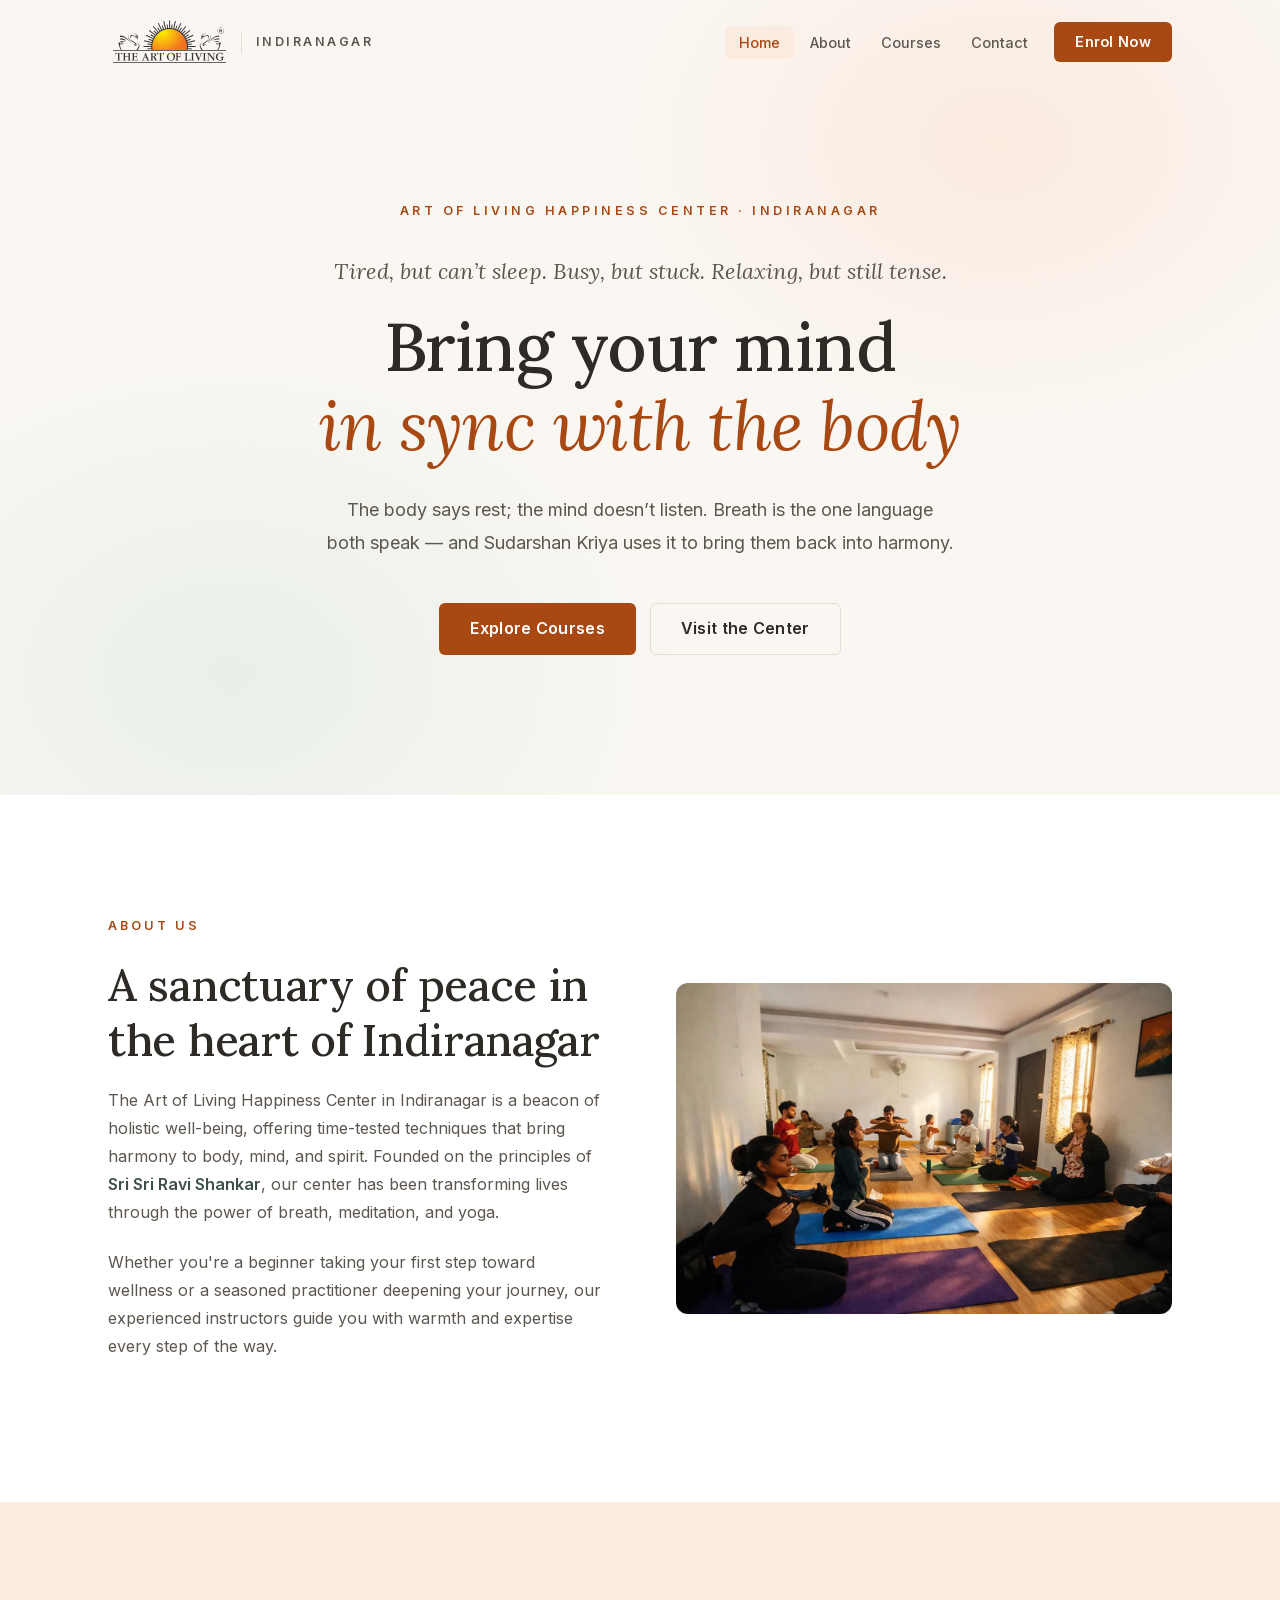
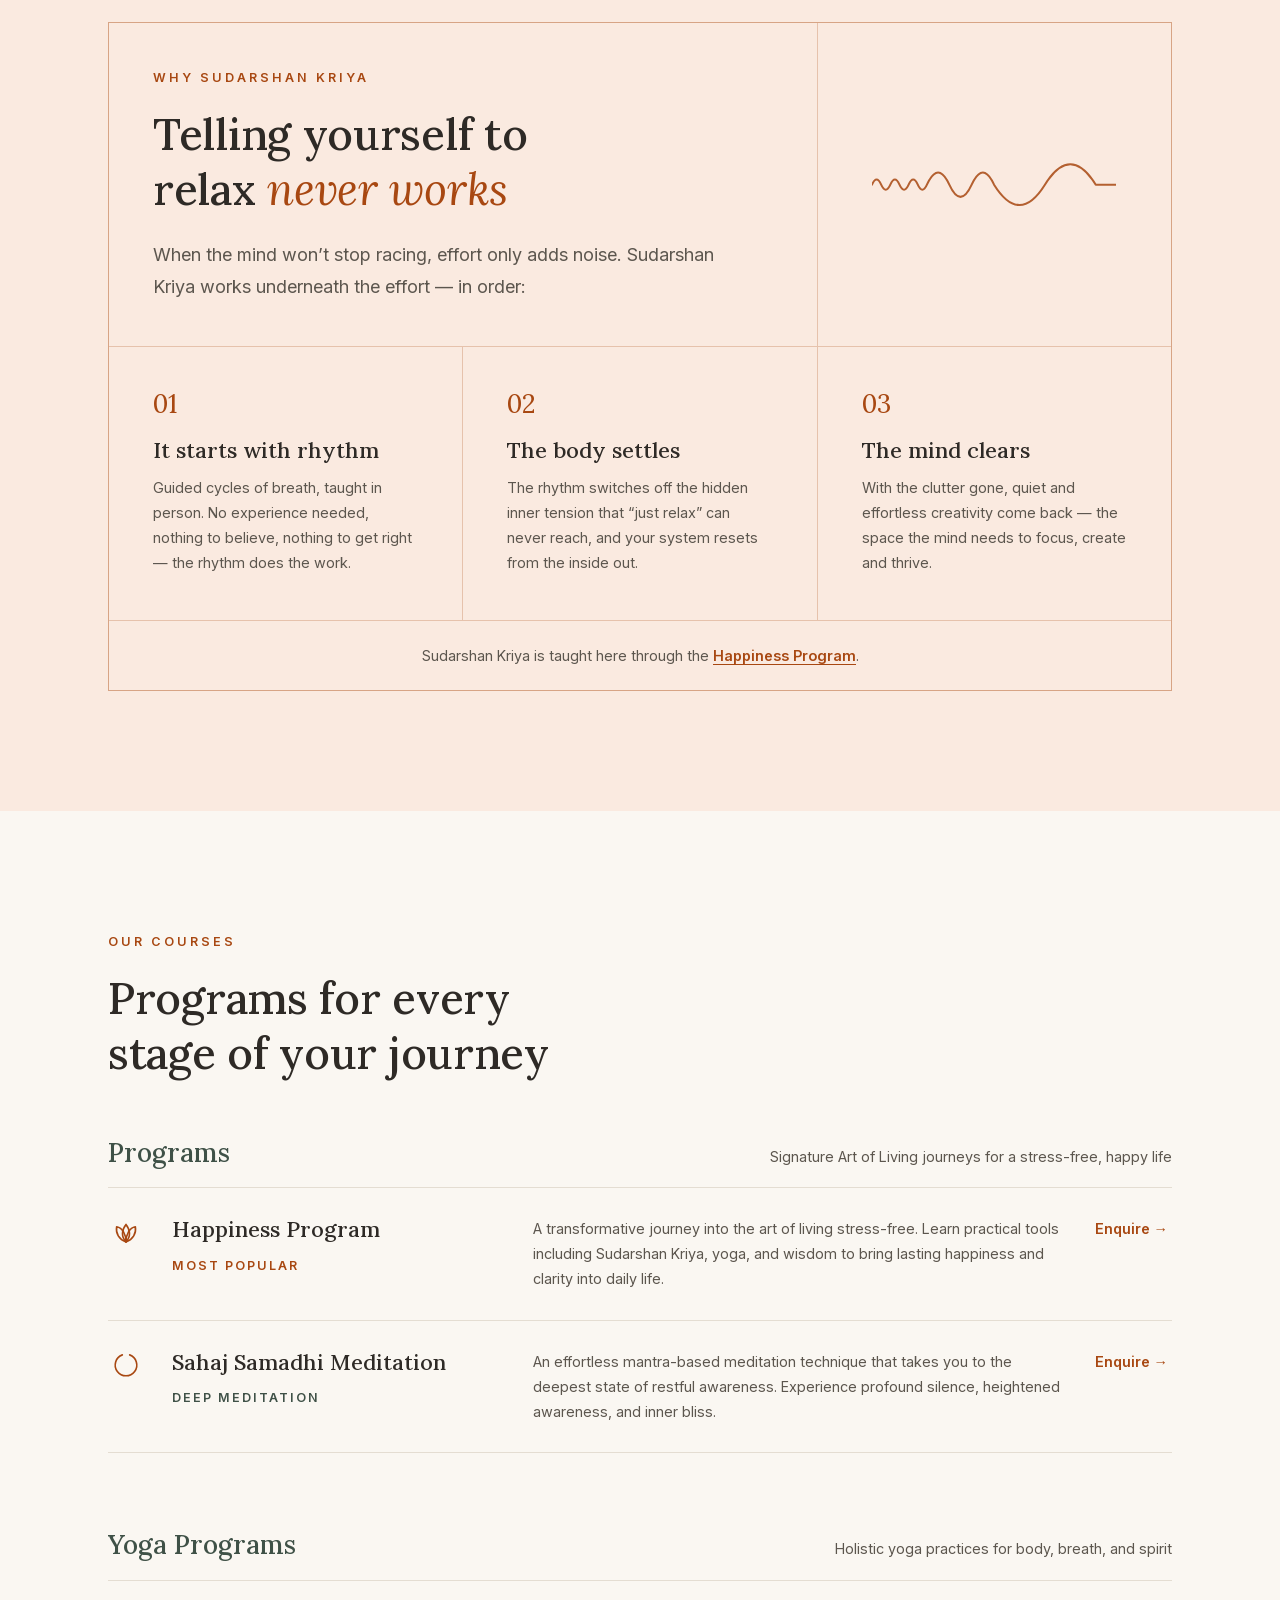
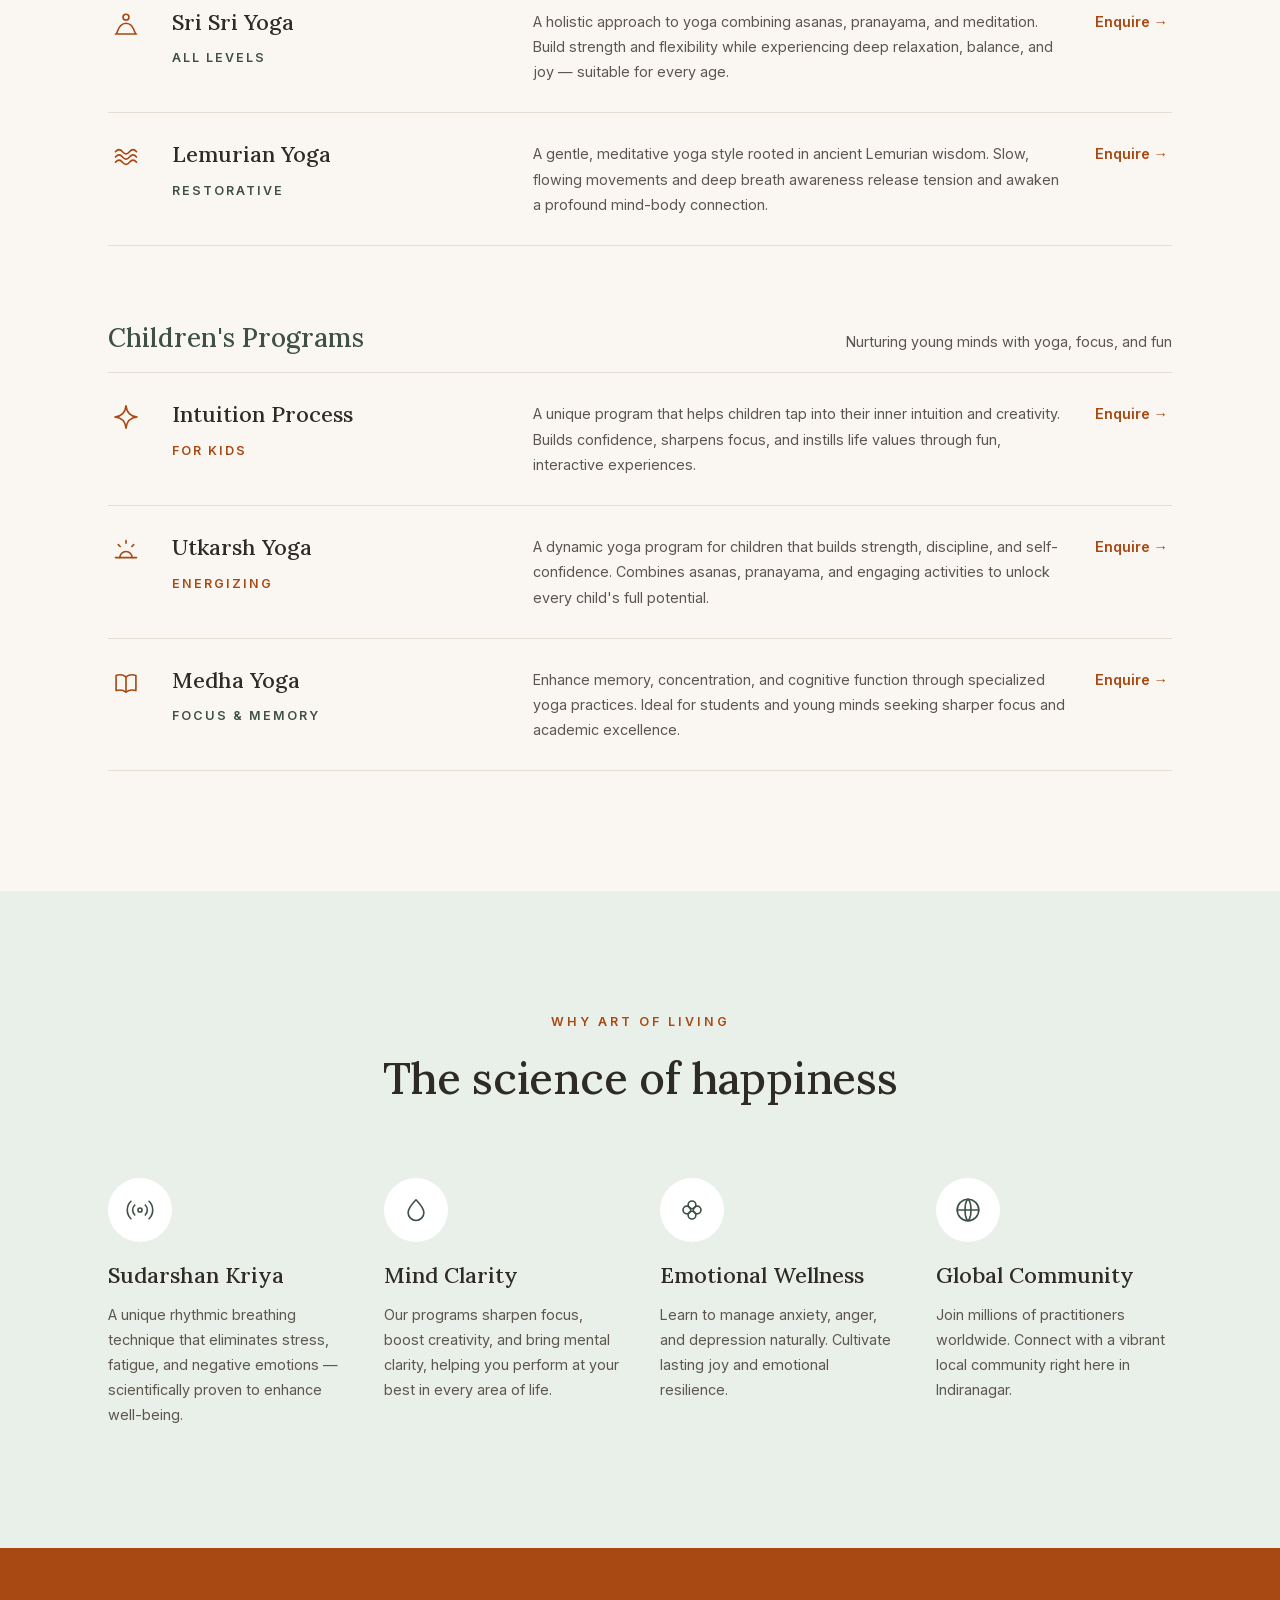
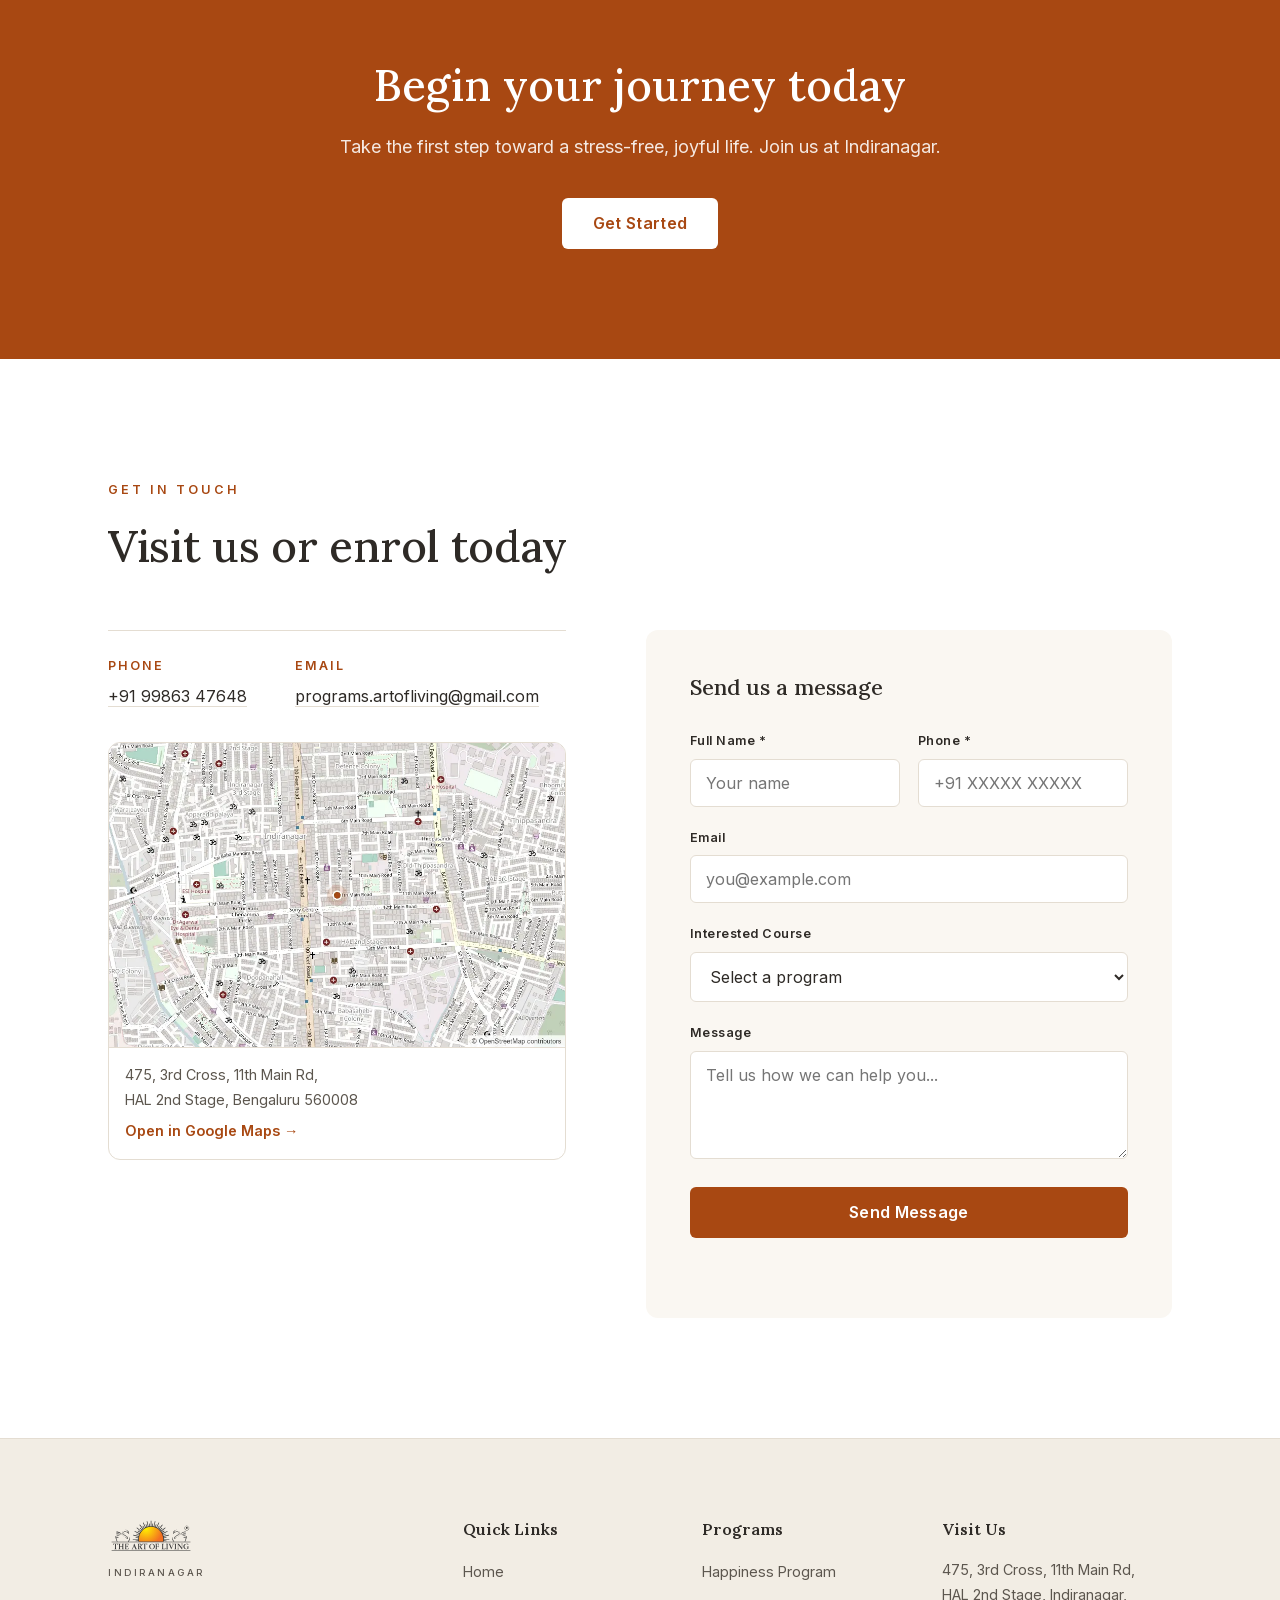
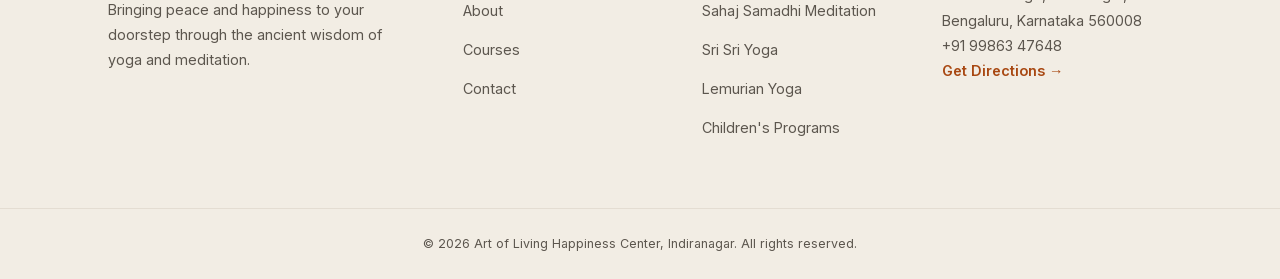
==== index.html @ 15da2114 "Restructure hero into four grouped layers and sharpen the lead Identity eyebrow returns to the top; " ====
<!DOCTYPE html>
<html lang="en">
<head>
  <meta charset="UTF-8">
  <meta name="viewport" content="width=device-width, initial-scale=1.0">
  <title>Art of Living Happiness Center - Indiranagar</title>
  <meta name="description" content="Art of Living Happiness Center Indiranagar - Yoga, Meditation, and Happiness Programs. Join our courses: Sudarshan Kriya Yoga, Happiness Program, Hatha Yoga, and more.">
  <meta name="theme-color" content="#FAF7F2">
  <meta property="og:title" content="Art of Living Happiness Center - Indiranagar">
  <meta property="og:description" content="Yoga, meditation & happiness programs in Indiranagar, Bengaluru. Happiness Program, Sahaj Samadhi Meditation, Sri Sri Yoga and more.">
  <meta property="og:type" content="website">
  <meta property="og:locale" content="en_IN">
  <!-- TODO before launch: set the real domain + a real photo for link previews
  <link rel="canonical" href="https://example.org/">
  <meta property="og:url" content="https://example.org/">
  <meta property="og:image" content="https://example.org/og.jpg">
  -->
  <!-- Just the sun and its rays, cropped square out of the official logo by
       clipping rather than redrawing, so it stays legible at 16px. -->
  <link rel="icon" href="img/favicon.svg">
  <!-- Fonts are self-hosted from /fonts (see the @font-face block in
       style.css). All three are used in the first viewport, so all three are
       preloaded; crossorigin is required on font preloads even same-origin.
       Lora, not Playfair Display: a low-contrast, warm serif. Playfair is a
       high-contrast Didone — elegant, but it signals luxury magazine. -->
  <link rel="preload" href="fonts/lora-var-latin.woff2" as="font" type="font/woff2" crossorigin>
  <link rel="preload" href="fonts/lora-var-italic-latin.woff2" as="font" type="font/woff2" crossorigin>
  <link rel="preload" href="fonts/inter-var-latin.woff2" as="font" type="font/woff2" crossorigin>
  <link rel="stylesheet" href="css/style.css">
</head>
<body>

  <a href="#home" class="skip-link">Skip to main content</a>

  <!-- Icon sprite. Simple geometry — arcs, circles, petals — drawn once and
       referenced with <use>. Replaces the emoji that used to sit in the cards. -->
  <svg width="0" height="0" style="position:absolute" aria-hidden="true" focusable="false">
    <defs>
      <symbol id="i-lotus" viewBox="0 0 24 24">
        <path d="M12 20.5C8 16.5 8 10.5 12 5.5c4 5 4 11 0 15"/>
        <path d="M12 20.5C6 18.5 3 13 4 7.5c5 1 8 6.5 8 13"/>
        <path d="M12 20.5C18 18.5 21 13 20 7.5c-5 1-8 6.5-8 13"/>
      </symbol>
      <!-- Ensō: a single circle left open. Concentric rings read as a
           bullseye, and "hit the target" is the wrong idea for meditation. -->
      <symbol id="i-stillness" viewBox="0 0 24 24">
        <path d="M15.16 3.31A9.25 9.25 0 1 1 8.84 3.31"/>
      </symbol>
      <symbol id="i-seated" viewBox="0 0 24 24">
        <circle cx="12" cy="5.25" r="2.5"/>
        <path d="M4 19c1.8-5.5 4.6-8.5 8-8.5s6.2 3 8 8.5"/>
        <path d="M3 19.75h18"/>
      </symbol>
      <symbol id="i-wave" viewBox="0 0 24 24">
        <path d="M3 7.5c2-2.5 4-2.5 6 0s4 2.5 6 0 4-2.5 6 0"/>
        <path d="M3 12c2-2.5 4-2.5 6 0s4 2.5 6 0 4-2.5 6 0"/>
        <path d="M3 16.5c2-2.5 4-2.5 6 0s4 2.5 6 0 4-2.5 6 0"/>
      </symbol>
      <symbol id="i-spark" viewBox="0 0 24 24">
        <path d="M12 2.5c.7 6 3.8 9.1 9.5 9.5-5.7.4-8.8 3.5-9.5 9.5-.7-6-3.8-9.1-9.5-9.5 5.7-.4 8.8-3.5 9.5-9.5Z"/>
      </symbol>
      <symbol id="i-sunrise" viewBox="0 0 24 24">
        <path d="M3 18.5h18"/>
        <path d="M6.75 18.5a5.25 5.25 0 0 1 10.5 0"/>
        <path d="M12 4v2.25M5.4 7.4 7 9M18.6 7.4 17 9"/>
      </symbol>
      <symbol id="i-book" viewBox="0 0 24 24">
        <path d="M12 6.75C9.6 4.9 6.4 4.6 3.5 5.5v13c2.9-.9 6.1-.6 8.5 1.25 2.4-1.85 5.6-2.15 8.5-1.25v-13c-2.9-.9-6.1-.6-8.5 1.25Z"/>
        <path d="M12 6.75v13"/>
      </symbol>
      <symbol id="i-breath" viewBox="0 0 24 24">
        <circle cx="12" cy="12" r="1.75"/>
        <path d="M16.5 7.75a6 6 0 0 1 0 8.5M7.5 16.25a6 6 0 0 1 0-8.5"/>
        <path d="M19.75 4.5a10.5 10.5 0 0 1 0 15M4.25 19.5a10.5 10.5 0 0 1 0-15"/>
      </symbol>
      <symbol id="i-clarity" viewBox="0 0 24 24">
        <path d="M12 3.25c0 0 6.75 7 6.75 11a6.75 6.75 0 0 1-13.5 0c0-4 6.75-11 6.75-11Z"/>
      </symbol>
      <symbol id="i-bloom" viewBox="0 0 24 24">
        <circle cx="12" cy="7.6" r="3.3"/>
        <circle cx="16.4" cy="12" r="3.3"/>
        <circle cx="12" cy="16.4" r="3.3"/>
        <circle cx="7.6" cy="12" r="3.3"/>
      </symbol>
      <symbol id="i-globe" viewBox="0 0 24 24">
        <circle cx="12" cy="12" r="9.25"/>
        <path d="M2.75 12h18.5"/>
        <path d="M12 2.75c3.4 3.2 3.4 15.3 0 18.5-3.4-3.2-3.4-15.3 0-18.5Z"/>
      </symbol>
      <!-- The breath, as a diagram: shallow and fast easing into slow and
           deep. Drawn for the Why Sudarshan Kriya grid cell — it argues the
           section's point, unlike the ensō it replaced (which read as a
           loading spinner at cell size). -->
      <symbol id="i-breathwave" viewBox="0 0 240 80">
        <path d="M0 40 Q4.5 30 9 40 Q13.5 50 18 40 Q22.5 30 27 40 Q31.5 50 36 40 Q40.5 30 45 40 Q49.5 50 54 40 Q65 16 76 40 Q87 64 98 40 Q109 16 120 40 Q145 80 170 40 Q195 0 220 40 L240 40"/>
      </symbol>
    </defs>
  </svg>

  <!-- Navigation -->
  <nav class="navbar" id="navbar">
    <div class="container nav-container">
      <!-- Official logo: img/aol-logo.svg, taken from artofliving.org
           (app/themes/artofliving/assets/images/logo.svg). Rising sun in the
           brand gradient (#fff200 → #f37021), two swans, "THE ART OF LIVING"
           wordmark, ® mark. Do not recolour, redraw, or stretch it — height
           is set in CSS and the width follows the 2.55:1 ratio. -->
      <a href="#home" class="nav-logo">
        <img class="logo-mark" src="img/aol-logo.svg" alt="The Art of Living" width="273" height="107">
        <span class="logo-text">Indiranagar</span>
      </a>
      <ul class="nav-menu" id="navMenu">
        <li><a href="#home" class="nav-link active">Home</a></li>
        <li><a href="#about" class="nav-link">About</a></li>
        <li><a href="#courses" class="nav-link">Courses</a></li>
        <li><a href="#upcoming" class="nav-link">Upcoming</a></li>
        <li><a href="#testimonials" class="nav-link">Testimonials</a></li>
        <li><a href="#contact" class="nav-link">Contact</a></li>
        <li><a href="#contact" class="btn btn-primary btn-sm nav-cta">Enrol Now</a></li>
      </ul>
      <button class="hamburger" id="hamburger" aria-label="Toggle menu" aria-controls="navMenu" aria-expanded="false">
        <span></span><span></span><span></span>
      </button>
    </div>
  </nav>

  <main>

  <!-- Hero -->
  <!-- Four groups, top to bottom: identity eyebrow, the problem/answer pair
       (hook + h1, set tight so they read as one thought), the mechanism, the
       actions. The hook is italic serif — the visitor's own words, same voice
       as the h1's highlight — so the stack alternates between two type voices,
       not five. -->
  <section class="hero" id="home">
    <div class="container hero-content">
      <p class="hero-subtitle">Art of Living Happiness Center · Indiranagar</p>
      <p class="hero-hook"><span>Tired, but can&rsquo;t sleep.</span> <span>Busy, but stuck.</span> <span>Relaxing, but still tense.</span></p>
      <h1 class="hero-title">Bring your mind<br><span class="highlight">in sync with the body</span></h1>
      <p class="hero-text">The body says rest; the mind doesn&rsquo;t listen. Breath is the one language both speak &mdash; and Sudarshan Kriya uses it to bring them back into harmony.</p>
      <div class="hero-buttons">
        <a href="#courses" class="btn btn-primary btn-lg">Explore Courses</a>
        <a href="#contact" class="btn btn-outline btn-lg">Visit the Center</a>
      </div>
      <!-- Real center numbers (years here, students taught, teachers) would
           be stronger than anything on this page — .hero-stats / .stat /
           .stat-number in style.css are still waiting for them. -->
    </div>
  </section>

  <!-- About -->
  <section class="section about" id="about">
    <div class="container">
      <div class="about-grid">
        <div class="about-text">
          <p class="section-tag">About Us</p>
          <h2 class="section-title">A sanctuary of peace in the heart of Indiranagar</h2>
          <p>The Art of Living Happiness Center in Indiranagar is a beacon of holistic well-being, offering time-tested techniques that bring harmony to body, mind, and spirit. Founded on the principles of <strong>Sri Sri Ravi Shankar</strong>, our center has been transforming lives through the power of breath, meditation, and yoga.</p>
          <p>Whether you're a beginner taking your first step toward wellness or a seasoned practitioner deepening your journey, our experienced instructors guide you with warmth and expertise every step of the way.</p>
          <!-- Concrete facts beat adjectives here: batch sizes, languages
               taught, parking and transport are what someone actually weighs
               before walking in. Replace prose with real details when known. -->
        </div>
        <!-- Shown at its native 3:2 — no crop at all. -->
        <figure class="about-media">
          <img src="img/hero-class.webp" width="1280" height="853"
               alt="A group seated on yoga mats in the centre's studio, practising a guided breathing exercise in afternoon light">
        </figure>
      </div>
    </div>
  </section>

  <!-- Why Sudarshan Kriya -->
  <!-- Copy from Divya, 01 Sep, re-sequenced as the mechanism in order:
       breathe -> settle -> clear. Hairline grid of cells (Daylight's pattern
       on Mobbin) — line-language, not cards. The ensō sits in its own cell:
       decoration promoted to a grid occupant instead of floating behind. -->
  <section class="section kriya" id="kriya">
    <div class="container">
      <div class="kriya-grid">
        <div class="kriya-cell kriya-head">
          <p class="section-tag">Why Sudarshan Kriya</p>
          <h2 class="section-title">Telling yourself to relax <em>never works</em></h2>
          <p class="kriya-lead">When the mind won&rsquo;t stop racing, effort only adds noise. Sudarshan Kriya works underneath the effort &mdash; in order:</p>
        </div>
        <div class="kriya-cell kriya-wave" aria-hidden="true">
          <svg><use href="#i-breathwave"/></svg>
        </div>
        <div class="kriya-cell kriya-step">
          <span class="kriya-num">01</span>
          <h3>It starts with rhythm</h3>
          <p>Guided cycles of breath, taught in person. No experience needed, nothing to believe, nothing to get right &mdash; the rhythm does the work.</p>
        </div>
        <div class="kriya-cell kriya-step">
          <span class="kriya-num">02</span>
          <h3>The body settles</h3>
          <p>The rhythm switches off the hidden inner tension that &ldquo;just relax&rdquo; can never reach, and your system resets from the inside out.</p>
        </div>
        <div class="kriya-cell kriya-step">
          <span class="kriya-num">03</span>
          <h3>The mind clears</h3>
          <p>With the clutter gone, quiet and effortless creativity come back &mdash; the space the mind needs to focus, create and thrive.</p>
        </div>
        <p class="kriya-cell kriya-note">Sudarshan Kriya is taught here through the <a href="#courses">Happiness Program</a>.</p>
      </div>
    </div>
  </section>

  <!-- Courses -->
  <section class="section courses" id="courses">
    <div class="container">
      <div class="section-header align-left">
        <p class="section-tag">Our Courses</p>
        <h2 class="section-title">Programs for every stage of your journey</h2>
      </div>
      <div class="courses-grid" id="coursesGrid">
        <!-- Cards injected by JS -->
      </div>
    </div>
  </section>

  <!-- Upcoming Programs -->
  <section class="section upcoming" id="upcoming">
    <div class="container">
      <div class="section-header align-left">
        <p class="section-tag">Mark Your Calendar</p>
        <h2 class="section-title">Upcoming programs</h2>
        <p class="section-subtitle">Our next batches. Write to us to hold a place.</p>
      </div>
      <div class="upcoming-list" id="upcomingList">
        <!-- Injected by JS -->
      </div>
    </div>
  </section>

  <!-- Why Choose Us -->
  <section class="section why-us">
    <div class="container">
      <div class="section-header">
        <p class="section-tag">Why Art of Living</p>
        <h2 class="section-title">The science of happiness</h2>
      </div>
      <div class="why-grid">
        <div class="why-card">
          <div class="why-icon"><svg class="icon"><use href="#i-breath"/></svg></div>
          <h3>Sudarshan Kriya</h3>
          <p>A unique rhythmic breathing technique that eliminates stress, fatigue, and negative emotions — scientifically proven to enhance well-being.</p>
        </div>
        <div class="why-card">
          <div class="why-icon"><svg class="icon"><use href="#i-clarity"/></svg></div>
          <h3>Mind Clarity</h3>
          <p>Our programs sharpen focus, boost creativity, and bring mental clarity, helping you perform at your best in every area of life.</p>
        </div>
        <div class="why-card">
          <div class="why-icon"><svg class="icon"><use href="#i-bloom"/></svg></div>
          <h3>Emotional Wellness</h3>
          <p>Learn to manage anxiety, anger, and depression naturally. Cultivate lasting joy and emotional resilience.</p>
        </div>
        <div class="why-card">
          <div class="why-icon"><svg class="icon"><use href="#i-globe"/></svg></div>
          <h3>Global Community</h3>
          <p>Join millions of practitioners worldwide. Connect with a vibrant local community right here in Indiranagar.</p>
        </div>
      </div>
    </div>
  </section>

  <!-- Testimonials -->
  <section class="section testimonials" id="testimonials">
    <div class="container">
      <div class="section-header">
        <p class="section-tag">Testimonials</p>
        <h2 class="section-title">What our students say</h2>
      </div>
      <div class="testimonial-slider" id="testimonialSlider">
        <!-- Injected by JS -->
      </div>
      <div class="slider-dots" id="sliderDots"></div>
    </div>
  </section>

  <!-- CTA Banner -->
  <section class="cta-banner">
    <div class="container cta-content">
      <h2>Begin your journey today</h2>
      <p>Take the first step toward a stress-free, joyful life. Join us at Indiranagar.</p>
      <a href="#contact" class="btn btn-white btn-lg">Get Started</a>
    </div>
  </section>

  <!-- Contact -->
  <section class="section contact" id="contact">
    <div class="container">
      <div class="section-header align-left">
        <p class="section-tag">Get In Touch</p>
        <h2 class="section-title">Visit us or enrol today</h2>
      </div>
      <div class="contact-grid">
        <div class="contact-info">
          <!-- This column held six stacked blocks. Gone: the centre's name
               (already in the masthead AND the section title above), the
               address as loose prose, and a "Get Directions" button that
               pointed at the same Maps pin as the map card two blocks below
               it — three affordances for one link.
               What's left is two details and one map. -->
          <dl class="contact-details">
            <div>
              <dt>Phone</dt>
              <dd><a href="tel:+919986347648">+91 99863 47648</a></dd>
            </div>
            <div>
              <dt>Email</dt>
              <dd><a href="mailto:programs.artofliving@gmail.com">programs.artofliving@gmail.com</a></dd>
            </div>
          </dl>
          <!-- Static image, not a Google Maps iframe: an embed ships ~300KB and
               sets Google cookies for every visitor before anyone asks for a
               map. This is a 136KB picture stitched from OpenStreetMap tiles,
               desaturated to sit with the palette, linking out to your existing
               Maps pin. ODbL requires the attribution, which is burned in.
               The card now carries the address, so it replaces three blocks. -->
          <a class="contact-map" href="https://maps.app.goo.gl/m9T7pvFitFbhBjsg8"
             target="_blank" rel="noopener"
             aria-label="Open the centre's location in Google Maps">
            <img src="img/map.webp" width="900" height="600"
                 alt="Map showing the centre on 11th Main Road, HAL 2nd Stage, Indiranagar" loading="lazy">
            <span class="contact-map-label">
              <span class="contact-map-address">475, 3rd Cross, 11th Main Rd,<br>HAL 2nd Stage, Bengaluru 560008</span>
              <span class="contact-map-cta">Open in Google Maps &rarr;</span>
            </span>
          </a>
          <!-- Uncomment once the center's real handles are in. Dead href="#" icons were removed.
          <div class="social-links">
            <a href="https://facebook.com/…" target="_blank" rel="noopener" aria-label="Facebook">f</a>
            <a href="https://instagram.com/…" target="_blank" rel="noopener" aria-label="Instagram">ig</a>
            <a href="https://youtube.com/…" target="_blank" rel="noopener" aria-label="YouTube">yt</a>
            <a href="https://wa.me/919986347648" target="_blank" rel="noopener" aria-label="WhatsApp">wa</a>
          </div>
          -->
        </div>
        <form class="contact-form" id="contactForm">
          <h3>Send us a message</h3>
          <div class="form-row">
            <div class="form-group">
              <label for="name">Full Name *</label>
              <input type="text" id="name" name="name" required placeholder="Your name">
            </div>
            <div class="form-group">
              <label for="phone">Phone *</label>
              <input type="tel" id="phone" name="phone" required placeholder="+91 XXXXX XXXXX">
            </div>
          </div>
          <div class="form-group">
            <label for="email">Email</label>
            <input type="email" id="email" name="email" placeholder="you@example.com">
          </div>
          <div class="form-group">
            <label for="course">Interested Course</label>
            <!-- Options built from js/data.js so this can't drift out of sync with the courses above -->
            <select id="course" name="course">
              <option value="">Select a program</option>
            </select>
          </div>
          <div class="form-group">
            <label for="message">Message</label>
            <textarea id="message" name="message" rows="4" placeholder="Tell us how we can help you..."></textarea>
          </div>
          <button type="submit" class="btn btn-primary btn-lg btn-block">Send Message</button>
          <p class="form-note" id="formNote" role="status" aria-live="polite"></p>
        </form>
      </div>
    </div>
  </section>

  </main>

  <!-- Footer -->
  <footer class="footer">
    <div class="container footer-grid">
      <div class="footer-col">
        <h4>
          <img class="logo-mark" src="img/aol-logo.svg" alt="The Art of Living" width="273" height="107">
          <small>Indiranagar</small>
        </h4>
        <p>Bringing peace and happiness to your doorstep through the ancient wisdom of yoga and meditation.</p>
      </div>
      <div class="footer-col">
        <h4>Quick Links</h4>
        <ul>
          <li><a href="#home">Home</a></li>
          <li><a href="#about">About</a></li>
          <li><a href="#courses">Courses</a></li>
          <li><a href="#upcoming">Upcoming</a></li>
          <li><a href="#contact">Contact</a></li>
        </ul>
      </div>
      <div class="footer-col">
        <h4>Programs</h4>
        <ul>
          <li><a href="#courses">Happiness Program</a></li>
          <li><a href="#courses">Sahaj Samadhi Meditation</a></li>
          <li><a href="#courses">Sri Sri Yoga</a></li>
          <li><a href="#courses">Lemurian Yoga</a></li>
          <li><a href="#courses">Children's Programs</a></li>
        </ul>
      </div>
      <div class="footer-col">
        <h4>Visit Us</h4>
        <p>475, 3rd Cross, 11th Main Rd,<br> HAL 2nd Stage, Indiranagar,<br>Bengaluru, Karnataka 560008</p>
        <p><a href="tel:+919986347648">+91 99863 47648</a></p>
        <p><a href="https://maps.app.goo.gl/m9T7pvFitFbhBjsg8" target="_blank" rel="noopener" class="footer-map-link">Get Directions →</a></p>
      </div>
    </div>
    <div class="footer-bottom">
      <p>&copy; <span id="year"></span> Art of Living Happiness Center, Indiranagar. All rights reserved.</p>
    </div>
  </footer>

  <script src="js/data.js"></script>
  <script src="js/main.js"></script>
</body>
</html>
---- css/style.css ----
/* ============================================
   Art of Living Happiness Center - Indiranagar

   Light, airy, unhurried. The tokens below are the
   whole system — if a value isn't here it probably
   shouldn't be used.

   Every foreground/background pair in this file was
   checked against WCAG AA (4.5:1). Lowest pair on the
   page is 4.97:1. If you add a colour, check it.
   ============================================ */

/* ---- Fonts ----
   Self-hosted, latin subset only. Both families are variable fonts, so a
   single file covers 400-600 per family: 3 files, 112KB, instead of the 14
   Google would hand over.

   Self-hosting is a real win now rather than a preference: browsers partition
   their HTTP cache per site, so the old "every visitor already has Google's
   copy cached" argument no longer holds, and this removes two render-blocking
   round-trips to third-party origins along with the privacy exposure.

   → and ★ sit outside the latin subset and fall back to the system font,
   exactly as they did before. */
@font-face {
  font-family: 'Lora';
  font-style: normal;
  font-weight: 400 600;
  font-display: swap;
  src: url('../fonts/lora-var-latin.woff2') format('woff2');
}
@font-face {
  font-family: 'Lora';
  font-style: italic;
  font-weight: 400;
  font-display: swap;
  src: url('../fonts/lora-var-italic-latin.woff2') format('woff2');
}
@font-face {
  font-family: 'Inter';
  font-style: normal;
  font-weight: 400 600;
  font-display: swap;
  src: url('../fonts/inter-var-latin.woff2') format('woff2');
}

:root {
  /* --- Ground ---
     Sand, not white. A dead-white page reads clinical; a warm off-white
     reads like paper and daylight. */
  --sand: #FAF7F2;
  --sand-deep: #F2EDE4;
  --paper: #FFFFFF;
  --line: #E4DDD2;

  /* --- Ink --- */
  --ink: #2E2A26;
  --ink-soft: #5C564E;

  /* --- Accent ---
     Clay is the official logo's sun orange (#f37021) darkened until it
     passes AA: same hue family, 5.5:1 on white where the brand orange itself
     manages only 2.94:1. The logo keeps its real colour; the UI uses this
     accessible relative of it. Sage is the counterweight. */
  --clay: #A84812;
  --clay-hover: #883A0C;
  --clay-tint: #FAEAE0;
  --sage: #3F5147;
  --sage-tint: #E9EFE9;
  --danger: #A02222;

  /* --- Type --- 6 steps */
  --font-heading: 'Lora', Georgia, 'Times New Roman', serif;
  --font-body: 'Inter', -apple-system, BlinkMacSystemFont, sans-serif;
  --fs-xs: 0.78rem;
  --fs-sm: 0.9rem;
  --fs-base: 1rem;
  --fs-md: 1.125rem;
  --fs-lg: 1.375rem;
  --fs-xl: 1.625rem;
  --fs-title: clamp(1.875rem, 4vw, 2.75rem);
  --fs-display: clamp(2.5rem, 6.5vw, 4.25rem);

  /* --- Shape --- deliberately soft and shallow. No pill buttons: a pill
     is a "buy now" shape. */
  --r-sm: 6px;
  --r: 12px;


  /* Slow and few. Named properties, never `all`. */
  --transition: background-color 0.2s ease, color 0.2s ease,
                border-color 0.2s ease, opacity 0.2s ease;
}

*, *::before, *::after { margin: 0; padding: 0; box-sizing: border-box; }

html { scroll-behavior: smooth; scroll-padding-top: 80px; }

body {
  font-family: var(--font-body);
  font-size: var(--fs-base);
  color: var(--ink-soft);
  background: var(--sand);
  line-height: 1.75;
  -webkit-font-smoothing: antialiased;
  text-rendering: optimizeLegibility;
}

/* height: auto is load-bearing. Images carry width/height attributes to
   reserve their space, but with only max-width set the attribute height stays
   in force while the width shrinks — the picture stretches. */
img { max-width: 100%; height: auto; display: block; }
a { text-decoration: none; color: inherit; }
ul { list-style: none; }

h1, h2, h3, h4 {
  color: var(--ink);
  font-weight: 600;
  line-height: 1.25;
  text-wrap: balance;
}

.container {
  max-width: 1120px;
  margin: 0 auto;
  padding: 0 28px;
}
/* ---- Icons ----
   One inline sprite in the markup, drawn as simple geometry: circles, arcs,
   petals. Replaces 27 emoji that rendered differently on every OS and read
   consumer-app rather than 45-year-old teaching institution. */
.icon {
  width: 1em;
  height: 1em;
  fill: none;
  stroke: currentColor;
  stroke-width: 1.4;
  stroke-linecap: round;
  stroke-linejoin: round;
  flex-shrink: 0;
}

/* ---- Accessibility ---- */
:focus-visible {
  outline: 2px solid var(--clay);
  outline-offset: 3px;
  border-radius: 3px;
}

.skip-link {
  position: absolute;
  left: -9999px;
  top: 0;
  background: var(--clay);
  color: var(--paper);
  padding: 10px 18px;
  font-weight: 600;
  z-index: 2000;
}
.skip-link:focus { left: 0; }

/* ---- Buttons ---- */
.btn {
  display: inline-flex;
  align-items: center;
  justify-content: center;
  gap: 8px;
  font-family: var(--font-body);
  font-size: var(--fs-sm);
  font-weight: 600;
  line-height: 1.2;
  letter-spacing: 0.3px;
  border-radius: var(--r-sm);
  cursor: pointer;
  transition: var(--transition);
  border: 1px solid transparent;
  text-align: center;
}
.btn-primary { background: var(--clay); color: var(--paper); }
.btn-primary:hover { background: var(--clay-hover); }
.btn-outline {
  border-color: var(--line);
  color: var(--ink);
  background: transparent;
}
.btn-outline:hover { border-color: var(--clay); color: var(--clay); }
.btn-white { background: var(--paper); color: var(--clay); }
.btn-white:hover { background: var(--clay-tint); }
.btn-sm { padding: 10px 20px; }
.btn-lg { padding: 15px 30px; font-size: var(--fs-base); }
.btn-block { width: 100%; }

/* ---- Navbar ----
   Dark type on a light ground from the first pixel — no colour inversion on
   scroll, which is what the old `.scrolled` rules and their !important pile
   existed to manage. */
.navbar {
  position: fixed;
  top: 0; left: 0; right: 0;
  z-index: 1000;
  padding: 18px 0;
  background: transparent;
  transition: var(--transition), padding 0.2s ease;
}
.navbar.scrolled {
  background: rgba(250,247,242,0.92);
  backdrop-filter: blur(12px);
  border-bottom: 1px solid var(--line);
  padding: 12px 0;
}
.nav-container {
  display: flex;
  align-items: center;
  justify-content: space-between;
}
.nav-logo {
  display: flex;
  align-items: center;
  gap: 10px;
  color: var(--ink);
}
/* Official logo. Height-driven, so the 2.55:1 lockup keeps its ratio. */
.logo-mark { width: auto; }
.nav-logo .logo-mark { height: 3rem; }
.footer-col .logo-mark { height: 2.1rem; margin-bottom: 14px; }
/* The logo already reads "THE ART OF LIVING", so the only text the lockup
   needs is the locality, set off by a rule. */
.logo-text {
  font-size: var(--fs-xs);
  font-weight: 600;
  letter-spacing: 2.5px;
  text-transform: uppercase;
  color: var(--ink-soft);
  padding-left: 14px;
  border-left: 1px solid var(--line);
}
.nav-menu {
  display: flex;
  align-items: center;
  gap: 2px;
}
.nav-link {
  padding: 8px 14px;
  font-size: var(--fs-sm);
  font-weight: 500;
  color: var(--ink-soft);
  border-radius: var(--r-sm);
  transition: var(--transition);
}
.nav-link:hover, .nav-link.active { color: var(--clay); background: var(--clay-tint); }
.nav-cta { margin-left: 10px; }

.hamburger {
  display: none;
  flex-direction: column;
  gap: 5px;
  background: none;
  border: none;
  cursor: pointer;
  padding: 6px;
}
.hamburger span {
  width: 24px; height: 1.5px;
  background: var(--ink);
  transition: transform 0.2s ease, opacity 0.2s ease;
}
.hamburger.open span:nth-child(1) { transform: rotate(45deg) translate(4.5px, 4.5px); }
.hamburger.open span:nth-child(2) { opacity: 0; }
.hamburger.open span:nth-child(3) { transform: rotate(-45deg) translate(4.5px, -4.5px); }

/* ---- Hero ----
   No forced 100svh, no dark slab, no scroll-hint mouse. The height comes
   from the content plus generous padding, which also removes the old
   `100vh`-past-the-mobile-chrome bug by deletion rather than by patch. */
.hero {
  position: relative;
  padding: 200px 0 140px;
  text-align: center;
  overflow: hidden;
}
/* A still wash of the two accent tints — warmth without a photo and without
   motion. Fixed pixel radii, not %, so ultrawide screens don't smear it. */
.hero::before {
  content: '';
  position: absolute;
  inset: 0;
  background:
    radial-gradient(560px 420px at 78% 18%, var(--clay-tint), transparent 70%),
    radial-gradient(640px 480px at 18% 85%, var(--sage-tint), transparent 70%);
  pointer-events: none;
}
.hero-content { position: relative; z-index: 1; max-width: 760px; margin: 0 auto; }
/* The visitor's own words, in the same italic serif voice as the h1's
   highlight — hook and headline read as one problem/answer unit. */
.hero-hook {
  font-family: var(--font-heading);
  font-style: italic;
  font-size: var(--fs-lg);
  color: var(--ink-soft);
  margin: 0 auto 18px;
  text-wrap: balance;
}
/* Each clause is one unbreakable unit, so lines break between the three
   contradictions, never inside one. */
.hero-hook span { white-space: nowrap; }
.hero-subtitle {
  font-size: var(--fs-xs);
  font-weight: 600;
  letter-spacing: 3.5px;
  text-transform: uppercase;
  color: var(--clay);
  margin-bottom: 30px;
}
.hero-title {
  font-family: var(--font-heading);
  font-size: var(--fs-display);
  font-weight: 500;
  color: var(--ink);
  line-height: 1.15;
  letter-spacing: -0.5px;
  margin-bottom: 28px;
}
.hero-title .highlight { color: var(--clay); font-style: italic; }
.hero-text {
  font-size: var(--fs-md);
  text-wrap: balance;
  max-width: 660px;
  margin: 0 auto 44px;
  line-height: 1.85;
}
.hero-buttons {
  display: flex;
  gap: 14px;
  justify-content: center;
  flex-wrap: wrap;
}

/* Stats sit on hairlines, and no longer count up on scroll — an animated
   number is an attention-grab, which is the opposite of the offer. */
.hero-stats {
  display: flex;
  justify-content: center;
  gap: 0;
  margin: 80px auto 0;
  max-width: 720px;
  border-top: 1px solid var(--line);
  border-bottom: 1px solid var(--line);
}
.stat { flex: 1; padding: 28px 12px; }
.stat + .stat { border-left: 1px solid var(--line); }
.stat-number {
  font-family: var(--font-heading);
  font-size: var(--fs-xl);
  font-weight: 500;
  color: var(--ink);
}
.stat p {
  font-size: var(--fs-xs);
  letter-spacing: 1.5px;
  text-transform: uppercase;
  margin-top: 6px;
}

/* ---- Photographs ----
   A real <img>, not a CSS background: the photo is content — it shows the
   actual room and a real class — so it needs alt text and should be
   indexable. The width/height attributes in the markup reserve its space so
   nothing shifts while it loads.

   3:2 is the file's native ratio, so nothing is cropped. Keep any replacement
   landscape; a portrait slot here would cut the room in half. */
.about-media img {
  width: 100%;
  aspect-ratio: 3/2;
  object-fit: cover;
  border-radius: var(--r);
}

/* ---- Sections ---- */
.section { padding: 120px 0; }
.section-header {
  max-width: 620px;
  margin: 0 auto 72px;
  text-align: center;
}
/* A quiet lettered label, not a coloured pill badge. */
.section-tag {
  font-size: var(--fs-xs);
  font-weight: 600;
  letter-spacing: 3px;
  text-transform: uppercase;
  color: var(--clay);
  margin-bottom: 18px;
}
.section-title {
  font-family: var(--font-heading);
  font-size: var(--fs-title);
  font-weight: 500;
  letter-spacing: -0.3px;
  margin-bottom: 18px;
}
.section-subtitle { font-size: var(--fs-md); text-wrap: balance; }

/* Flush-left variant, so the page has a pulse instead of a beat. Five
   identically centred openings in a row was the most monotonous thing left
   about the layout — and About, the only asymmetric section, was already the
   best-looking one. The rule is content-shaped rather than arbitrary:
   sections that present a LIST (Courses, Upcoming, Contact details) open
   flush-left; sections that make a STATEMENT (Why Us, Testimonials, the CTA
   band) stay centred. */
.section-header.align-left {
  max-width: none;
  text-align: left;
  display: grid;
  grid-template-columns: 1.15fr 1fr;
  gap: 0 64px;
  align-items: end;
  margin-bottom: 56px;
}
.section-header.align-left .section-tag { grid-area: 1 / 1; }
.section-header.align-left .section-title { grid-area: 2 / 1; margin-bottom: 0; }
.section-header.align-left .section-subtitle { grid-area: 2 / 2; }

/* ---- About ---- */
.about { background: var(--paper); }
.about-grid {
  display: grid;
  grid-template-columns: 1fr 1fr;
  gap: 72px;
  align-items: center;
}
.about-text p { margin-bottom: 22px; }
.about-text strong { color: var(--sage); font-weight: 600; }
.about-features {
  margin-top: 36px;
  display: grid;
  gap: 16px;
  border-top: 1px solid var(--line);
  padding-top: 28px;
}
.about-features li {
  display: flex;
  align-items: baseline;
  gap: 14px;
  font-size: var(--fs-sm);
  color: var(--ink);
}
.about-features li::before {
  content: '—';
  color: var(--clay);
  flex-shrink: 0;
}

/* ---- Courses ----
   A hairline list, not a card grid. Three reasons the grid was wrong here:
   two of the three categories hold only two courses, so a 3-up grid left a
   third of every row empty; the tall cards made the section enormous for
   seven items; and "Upcoming Programs" below is already a hairline list, so
   the two sections that both offer things to sign up for now share one
   language instead of arguing. Rows are full-width by definition — there is
   no ragged-edge case left to design around. */
.courses { background: var(--sand); }
.courses-grid {
  display: flex;
  flex-direction: column;
  gap: 76px;
}
.category-header {
  margin-bottom: 0;
  padding-bottom: 18px;
  display: flex;
  flex-wrap: wrap;
  align-items: baseline;
  justify-content: space-between;
  gap: 8px 32px;
}
.category-header h3 {
  font-family: var(--font-heading);
  font-size: var(--fs-xl);
  font-weight: 500;
  color: var(--sage);
}
.category-header p { font-size: var(--fs-sm); }
.category-grid { border-top: 1px solid var(--line); }

/* The whole row is the link, so the target is the full width rather than a
   four-word tail. aria-label keeps the announced name short — without it a
   screen reader would read the title, tag, description and CTA as one name. */
.course-row {
  display: grid;
  grid-template-columns: 2rem 1fr 1.6fr auto;
  gap: 6px 28px;
  align-items: start;
  padding: 28px 4px;
  border-bottom: 1px solid var(--line);
  transition: var(--transition);
}
.course-row:hover { background: var(--paper); }
/* line-height: 1 matters — an inline <svg> in a box inheriting the body's
   1.75 line-height gets ~30px of phantom space beneath it. */
.course-icon {
  font-size: 1.75rem;
  line-height: 1;
  color: var(--clay);
  margin-top: 2px;
}
.course-head h3 {
  font-family: var(--font-heading);
  font-size: var(--fs-lg);
  font-weight: 500;
  margin-bottom: 6px;
}
.course-tag {
  font-size: var(--fs-xs);
  font-weight: 600;
  letter-spacing: 2px;
  text-transform: uppercase;
}
/* Two tones, both drawn from the page palette. The old five tag colours
   (green/orange/blue/purple/red) put nine competing hues on one screen. */
.tag-accent { color: var(--clay); }
.tag-calm { color: var(--sage); }
.course-desc { font-size: var(--fs-sm); }
/* Its own column at the right edge rather than a line under each description:
   seven identical calls-to-action stacked beneath seven paragraphs read as
   seven restatements, but aligned in a column they read as one affordance. */
.course-cta {
  font-size: var(--fs-sm);
  font-weight: 600;
  color: var(--clay);
  white-space: nowrap;
  transition: var(--transition);
}
.course-row:hover .course-cta { color: var(--clay-hover); }

/* ---- Upcoming Programs ---- */
.upcoming { background: var(--paper); }
.upcoming-list {
  max-width: 820px;
  margin: 0 auto;
  border-top: 1px solid var(--line);
}
.upcoming-card {
  display: flex;
  align-items: center;
  gap: 32px;
  padding: 28px 4px;
  border-bottom: 1px solid var(--line);
  transition: var(--transition);
}
.upcoming-date {
  flex-shrink: 0;
  width: 62px;
  text-align: center;
}
.upcoming-date .day {
  display: block;
  font-family: var(--font-heading);
  font-size: var(--fs-xl);
  font-weight: 500;
  line-height: 1.1;
  color: var(--ink);
}
.upcoming-date .month {
  display: block;
  font-size: var(--fs-xs);
  font-weight: 600;
  letter-spacing: 2px;
  text-transform: uppercase;
  color: var(--clay);
}
.upcoming-info { flex: 1; }
.upcoming-info h3 {
  font-family: var(--font-heading);
  font-size: var(--fs-md);
  font-weight: 500;
  margin-bottom: 4px;
}
.upcoming-meta {
  display: flex;
  flex-wrap: wrap;
  gap: 2px 20px;
  font-size: var(--fs-sm);
}
/* Plain type. This used to be red bold with a flame emoji — manufactured
   urgency on a page about not being anxious. */
.seats-left { color: var(--ink-soft); }

/* ---- Why Sudarshan Kriya ----
   A hairline grid of cells on the clay band (Daylight's pattern): the 1px
   gaps over a clay-toned background draw the grid, so every line is shared
   between neighbours. Still line-language, not cards. Lowest pair on this
   tint: clay text at 4.97:1. */
.kriya { background: var(--clay-tint); }
.kriya-grid {
  display: grid;
  grid-template-columns: repeat(3, 1fr);
  gap: 1px;
  background: rgba(168, 72, 18, 0.25); /* the grid lines */
  border: 1px solid rgba(168, 72, 18, 0.25);
}
.kriya-cell { background: var(--clay-tint); padding: 44px; }
.kriya-head { grid-column: 1 / 3; }
.kriya-head .section-title { margin-bottom: 22px; }
.kriya .section-title em { color: var(--clay); }
.kriya-lead { font-size: var(--fs-md); max-width: 52ch; }
/* The breath waveform, resident in its own cell: shallow-fast easing into
   slow-deep, left to right — the section's argument as a line. */
.kriya-wave { display: grid; place-items: center; }
.kriya-wave svg {
  width: 92%;
  aspect-ratio: 3 / 1;
  height: auto;
  fill: none;
  stroke: var(--clay);
  stroke-width: 2;
  stroke-linecap: round;
  stroke-linejoin: round;
  opacity: 0.85;
}
.kriya-num {
  display: block;
  font-family: var(--font-heading);
  font-size: var(--fs-xl);
  color: var(--clay);
  line-height: 1;
  margin-bottom: 20px;
}
.kriya-step h3 {
  font-family: var(--font-heading);
  font-size: var(--fs-lg);
  font-weight: 500;
  margin-bottom: 10px;
}
.kriya-step p { font-size: var(--fs-sm); }
.kriya-note {
  grid-column: 1 / -1;
  padding: 22px 44px;
  font-size: var(--fs-sm);
  text-align: center;
}
.kriya-note a {
  color: var(--clay);
  font-weight: 600;
  border-bottom: 1px solid currentColor;
  transition: var(--transition);
}
.kriya-note a:hover { color: var(--clay-hover); }

/* ---- Why Us ---- */
.why-us { background: var(--sage-tint); }
/* Explicit column counts, not auto-fill: there are exactly four cards, and
   auto-fill drops a lone orphan onto a second row at tablet widths. */
.why-grid {
  display: grid;
  grid-template-columns: repeat(4, 1fr);
  gap: 48px 40px;
}
.why-card { text-align: left; }
/* The icon sits in a paper disc on the tinted band — anchored, not
   floating. Disc, not rounded square: circles are the page's icon language. */
.why-icon {
  display: grid;
  place-items: center;
  width: 64px;
  height: 64px;
  border-radius: 50%;
  background: var(--paper);
  font-size: 1.75rem;
  line-height: 1;
  color: var(--sage);
  margin-bottom: 20px;
}
.why-card h3 {
  font-family: var(--font-heading);
  font-size: var(--fs-lg);
  font-weight: 500;
  margin-bottom: 12px;
}
.why-card p { font-size: var(--fs-sm); }

/* ---- Testimonials ---- */
.testimonials { background: var(--sand); }
.testimonial-slider {
  max-width: 720px;
  margin: 0 auto;
  min-height: 240px;
}
.testimonial-slide { display: none; text-align: center; }
.testimonial-slide.active { display: block; }
.testimonial-quote {
  font-family: var(--font-heading);
  font-size: var(--fs-xl);
  font-weight: 400;
  font-style: italic;
  color: var(--ink);
  line-height: 1.55;
  margin-bottom: 28px;
}
.testimonial-author { font-weight: 600; color: var(--ink); }
.testimonial-role { font-size: var(--fs-sm); }
.testimonial-stars {
  color: var(--clay);
  font-size: var(--fs-sm);
  letter-spacing: 4px;
  margin-bottom: 24px;
}
.slider-dots {
  display: flex;
  justify-content: center;
  gap: 2px;
  margin-top: 32px;
}
/* 44px touch target around a 7px mark. Manual only — the carousel no longer
   advances itself every 5 seconds. */
.slider-dot {
  width: 44px; height: 44px;
  border: none;
  background: none;
  cursor: pointer;
  padding: 0;
  display: grid;
  place-items: center;
}
.slider-dot::before {
  content: '';
  width: 7px; height: 7px;
  border-radius: 50%;
  background: var(--line);
  transition: var(--transition);
}
.slider-dot.active::before { background: var(--clay); }

/* ---- CTA Banner ----
   The one saturated moment on the page. Flat colour, no gradient. */
.cta-banner {
  background: var(--clay);
  padding: 110px 0;
  text-align: center;
}
.cta-content h2 {
  font-family: var(--font-heading);
  font-size: var(--fs-title);
  font-weight: 500;
  color: var(--paper);
  margin-bottom: 18px;
}
.cta-content p {
  color: rgba(255,255,255,0.88);
  font-size: var(--fs-md);
  margin-bottom: 36px;
}

/* ---- Contact ---- */
.contact { background: var(--paper); }
.contact-grid {
  display: grid;
  grid-template-columns: 1fr 1.15fr;
  gap: 80px;
  align-items: start;
}
/* Two details side by side under a single rule. The old version stacked them
   as full-width rows, which meant three horizontal rules for two facts. */
.contact-details {
  display: grid;
  /* max-content, not auto: with `auto` the track collapsed under pressure from
     the long email beside it and broke "+91 99863 47648" across two lines,
     underline and all. */
  grid-template-columns: max-content 1fr;
  gap: 12px 48px;
  border-top: 1px solid var(--line);
  padding-top: 24px;
  margin-bottom: 32px;
}
.contact-details dt {
  font-size: var(--fs-xs);
  font-weight: 600;
  letter-spacing: 2px;
  text-transform: uppercase;
  color: var(--clay);
  margin-bottom: 5px;
}
/* Values in ink, not clay. Clay labels plus clay values put the accent colour
   on every line of the column; the hairline carries the "this is a link" job. */
.contact-details a {
  color: var(--ink);
  border-bottom: 1px solid var(--line);
  transition: var(--transition);
}
.contact-details a:hover { color: var(--clay); border-bottom-color: var(--clay); }
/* 3:2, matching the About photograph, so the page's two images agree. */
.contact-map {
  display: block;
  margin-top: 28px;
  border: 1px solid var(--line);
  border-radius: var(--r);
  overflow: hidden;
  transition: var(--transition);
}
.contact-map:hover { border-color: var(--clay); }
.contact-map img { width: 100%; aspect-ratio: 3/2; object-fit: cover; display: block; }
.contact-map-label {
  display: block;
  padding: 14px 16px 16px;
  border-top: 1px solid var(--line);
}
.contact-map-address {
  display: block;
  font-size: var(--fs-sm);
  color: var(--ink-soft);
  margin-bottom: 6px;
}
.contact-map-cta {
  display: block;
  font-size: var(--fs-sm);
  font-weight: 600;
  color: var(--clay);
  transition: var(--transition);
}
.contact-map:hover .contact-map-cta { color: var(--clay-hover); }

.social-links { display: flex; gap: 10px; margin-top: 32px; }
.social-links a {
  width: 42px; height: 42px;
  border: 1px solid var(--line);
  border-radius: 50%;
  display: grid;
  place-items: center;
  color: var(--ink-soft);
  transition: var(--transition);
}
.social-links a:hover { border-color: var(--clay); color: var(--clay); }

/* Fill, no border. On a white section the sand is separation enough, and the
   column beside it is now built from hairlines — one less box edge. */
.contact-form {
  background: var(--sand);
  border-radius: var(--r);
  padding: 44px;
}
.contact-form h3 {
  font-family: var(--font-heading);
  font-size: var(--fs-lg);
  font-weight: 500;
  margin-bottom: 28px;
}
.form-row {
  display: grid;
  grid-template-columns: 1fr 1fr;
  gap: 18px;
}
.form-group { margin-bottom: 20px; }
.form-group label {
  display: block;
  font-size: var(--fs-xs);
  font-weight: 600;
  letter-spacing: 0.5px;
  margin-bottom: 7px;
  color: var(--ink);
}
.form-group input,
.form-group select,
.form-group textarea {
  width: 100%;
  padding: 13px 15px;
  border: 1px solid var(--line);
  border-radius: var(--r-sm);
  font-family: var(--font-body);
  font-size: var(--fs-base);
  transition: var(--transition);
  background: var(--paper);
  color: var(--ink);
}
.form-group input:focus,
.form-group select:focus,
.form-group textarea:focus {
  outline: none;
  border-color: var(--clay);
  box-shadow: 0 0 0 3px rgba(168,72,18,0.14);
}
.form-group textarea { resize: vertical; }
.form-note {
  margin-top: 14px;
  font-size: var(--fs-sm);
  font-weight: 600;
  text-align: center;
  min-height: 22px;
}
.form-note.success { color: var(--sage); }
.form-note.error { color: var(--danger); }

/* ---- Footer ----
   Sand, not a black slab. A dark footer would undo the airiness three
   screens of careful whitespace just built. */
.footer {
  background: var(--sand-deep);
  border-top: 1px solid var(--line);
  padding: 80px 0 0;
}
.footer-grid {
  display: grid;
  grid-template-columns: 1.6fr 1fr 1fr 1.2fr;
  gap: 48px;
  padding-bottom: 56px;
}
.footer-col h4 {
  font-family: var(--font-heading);
  font-size: var(--fs-base);
  font-weight: 600;
  margin-bottom: 18px;
}
.footer-col h4 small {
  display: block;
  font-family: var(--font-body);
  font-size: 0.6rem;
  font-weight: 500;
  letter-spacing: 2.5px;
  text-transform: uppercase;
  color: var(--ink-soft);
}
.footer-col p { font-size: var(--fs-sm); }
.footer-col ul li { margin-bottom: 11px; }
.footer-col ul a {
  font-size: var(--fs-sm);
  transition: var(--transition);
}
/* No padding shift on hover — animating layout makes the list twitch as the
   pointer crosses it. */
.footer-col ul a:hover { color: var(--clay); }
.footer-map-link { color: var(--clay); font-weight: 600; }
.footer-map-link:hover { color: var(--clay-hover); }
.footer-bottom {
  border-top: 1px solid var(--line);
  padding: 24px 0;
  text-align: center;
  font-size: var(--fs-xs);
}

/* ---- Reduced motion ---- */
@media (prefers-reduced-motion: reduce) {
  html { scroll-behavior: auto; }
  *, *::before, *::after {
    animation-duration: 0.01ms !important;
    animation-iteration-count: 1 !important;
    transition-duration: 0.01ms !important;
  }
}

/* ---- Responsive ---- */
@media (max-width: 1100px) {
  .why-grid { grid-template-columns: repeat(2, 1fr); }
}

/* The drawer takes over at 1000px, not 768. Between those widths the logo,
   the locality label, six links and the CTA all wanted about 960px and
   overlapped instead: "INDIRANAGAR" sat underneath "Home", and "Enrol Now"
   broke onto two lines. */
@media (max-width: 1000px) {
  .about-grid { grid-template-columns: 1fr; gap: 48px; }
  .about-media { order: -1; }
  .contact-grid { grid-template-columns: 1fr; gap: 56px; }
  .footer-grid { grid-template-columns: 1fr 1fr; gap: 40px; }
  .hero { padding: 160px 0 110px; }
  /* Description drops under the title rather than beside it, staying aligned
     to the text column so the icon keeps its own gutter. Four columns get
     cramped below this width. */
  .course-row { grid-template-columns: 2rem 1fr; gap: 6px 24px; padding: 26px 4px; }
  .course-desc, .course-cta { grid-column: 2; }
  .course-desc { margin-top: 4px; }
  .course-cta { margin-top: 10px; }
  .nav-menu {
    position: fixed;
    top: 0; right: -100%;
    width: 270px;
    height: 100svh;
    background: var(--sand);
    border-left: 1px solid var(--line);
    flex-direction: column;
    align-items: stretch;
    padding: 96px 24px 30px;
    gap: 2px;
    transition: right 0.3s ease;
  }
  .nav-menu.open { right: 0; }
  .nav-menu .nav-link { padding: 13px 16px; }
  .nav-menu .nav-cta { margin: 14px 0 0; }
  .hamburger { display: flex; z-index: 1001; }
}

@media (max-width: 768px) {
  .section { padding: 80px 0; }
  .section-header { margin-bottom: 52px; }
  /* one column, and the subtitle drops below the title */
  .section-header.align-left { grid-template-columns: 1fr; gap: 14px; margin-bottom: 44px; }
  .section-header.align-left .section-title { grid-area: auto; }
  .section-header.align-left .section-subtitle { grid-area: auto; }
  .section-header.align-left .section-tag { grid-area: auto; }
  .courses-grid { gap: 56px; }
  .why-grid { gap: 40px 32px; }
  .kriya-grid { grid-template-columns: 1fr 1fr; }
  .kriya-head { grid-column: 1 / -1; }
  .kriya-wave { display: none; }
  .kriya-cell { padding: 32px; }
  .form-row { grid-template-columns: 1fr; }
  .nav-logo .logo-mark { height: 1.9rem; }
  .footer-grid { grid-template-columns: 1fr; gap: 36px; }
  .hero { padding: 130px 0 80px; }
  .hero-stats { margin-top: 56px; }
  .stat { padding: 20px 8px; }
  .contact-form { padding: 28px; }
}

@media (max-width: 640px) {
  .why-grid { grid-template-columns: 1fr; }
  /* phone + long email side by side overflow this narrow */
  .contact-details { grid-template-columns: 1fr; gap: 18px; }
  .course-row { grid-template-columns: 1fr; }
  .kriya-grid { grid-template-columns: 1fr; }
  .course-desc, .course-cta { grid-column: 1; }
  .hero-stats { flex-direction: column; }
  .stat + .stat { border-left: none; border-top: 1px solid var(--line); }
  .upcoming-card { flex-direction: column; align-items: flex-start; gap: 18px; }
  .upcoming-card .btn { width: 100%; }
  .category-header { flex-direction: column; }
}

@media (max-width: 480px) {
  .hero-buttons { flex-direction: column; align-items: stretch; }
}
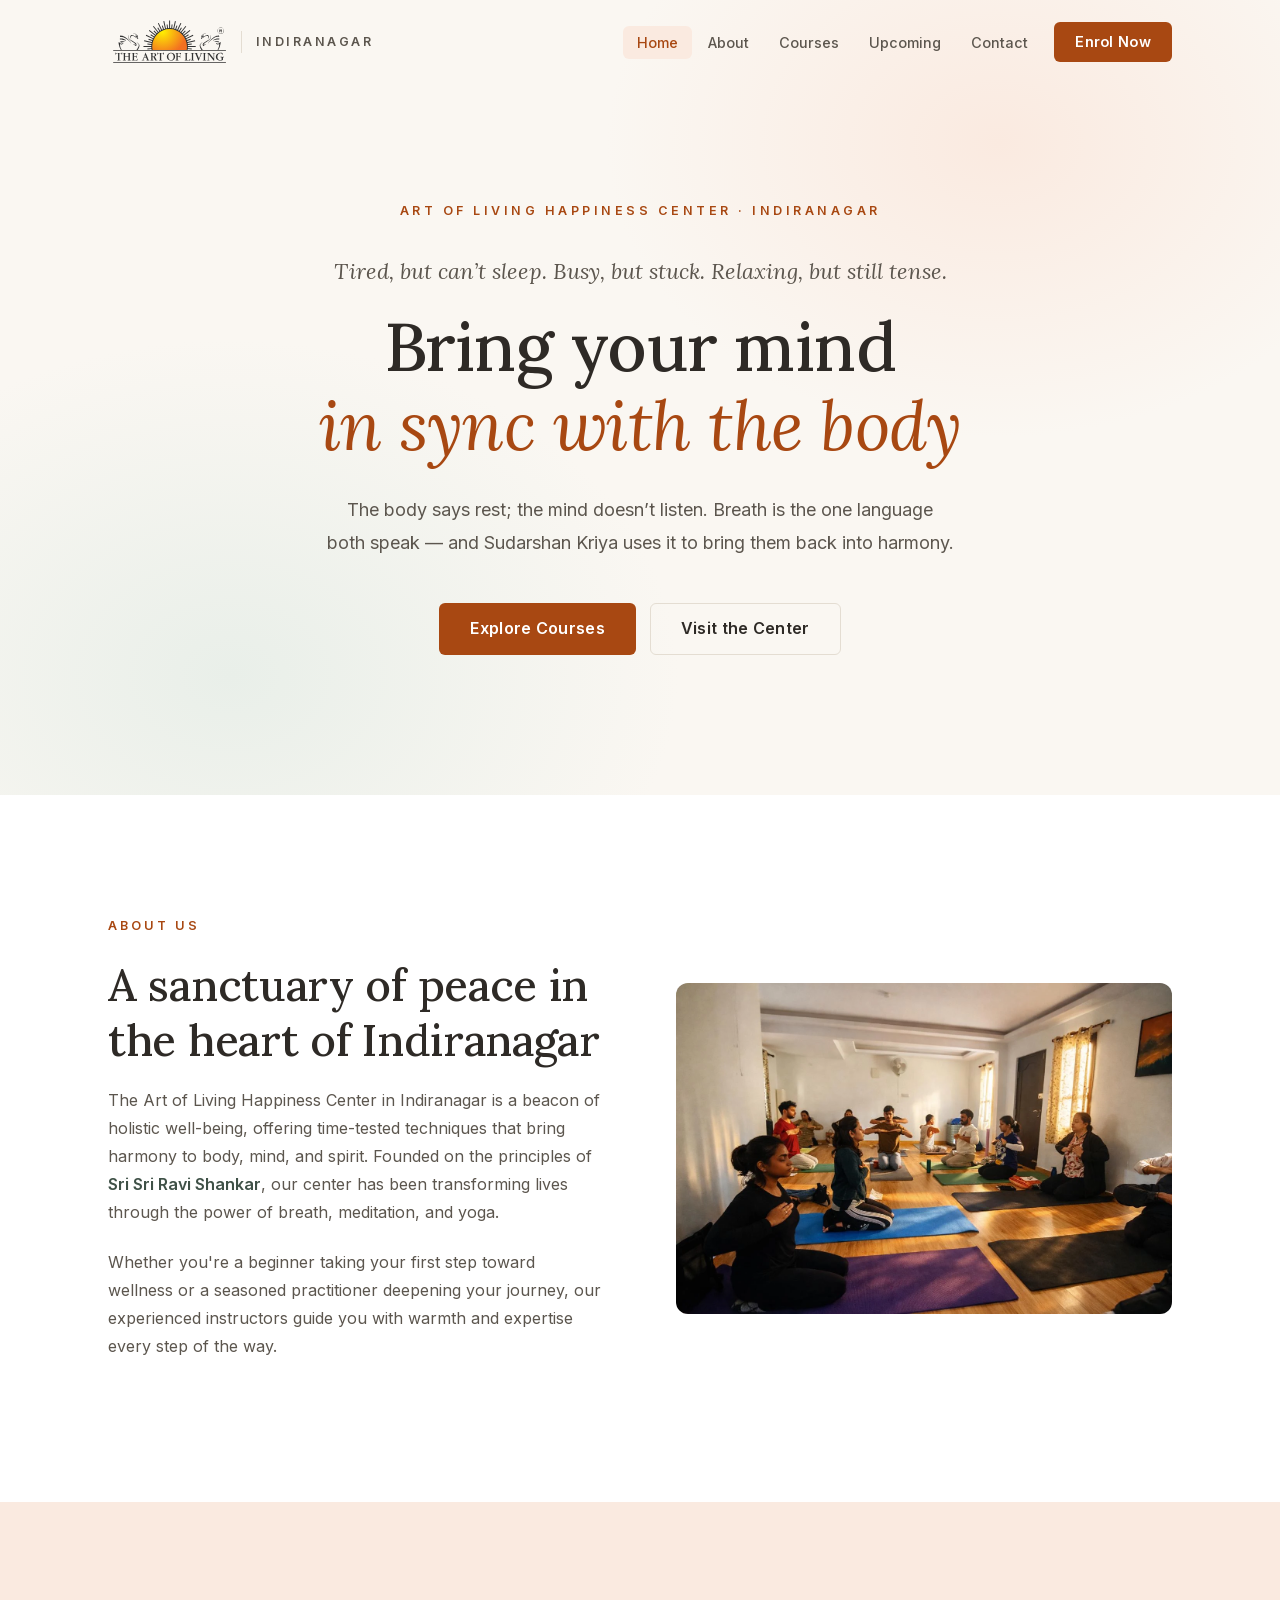
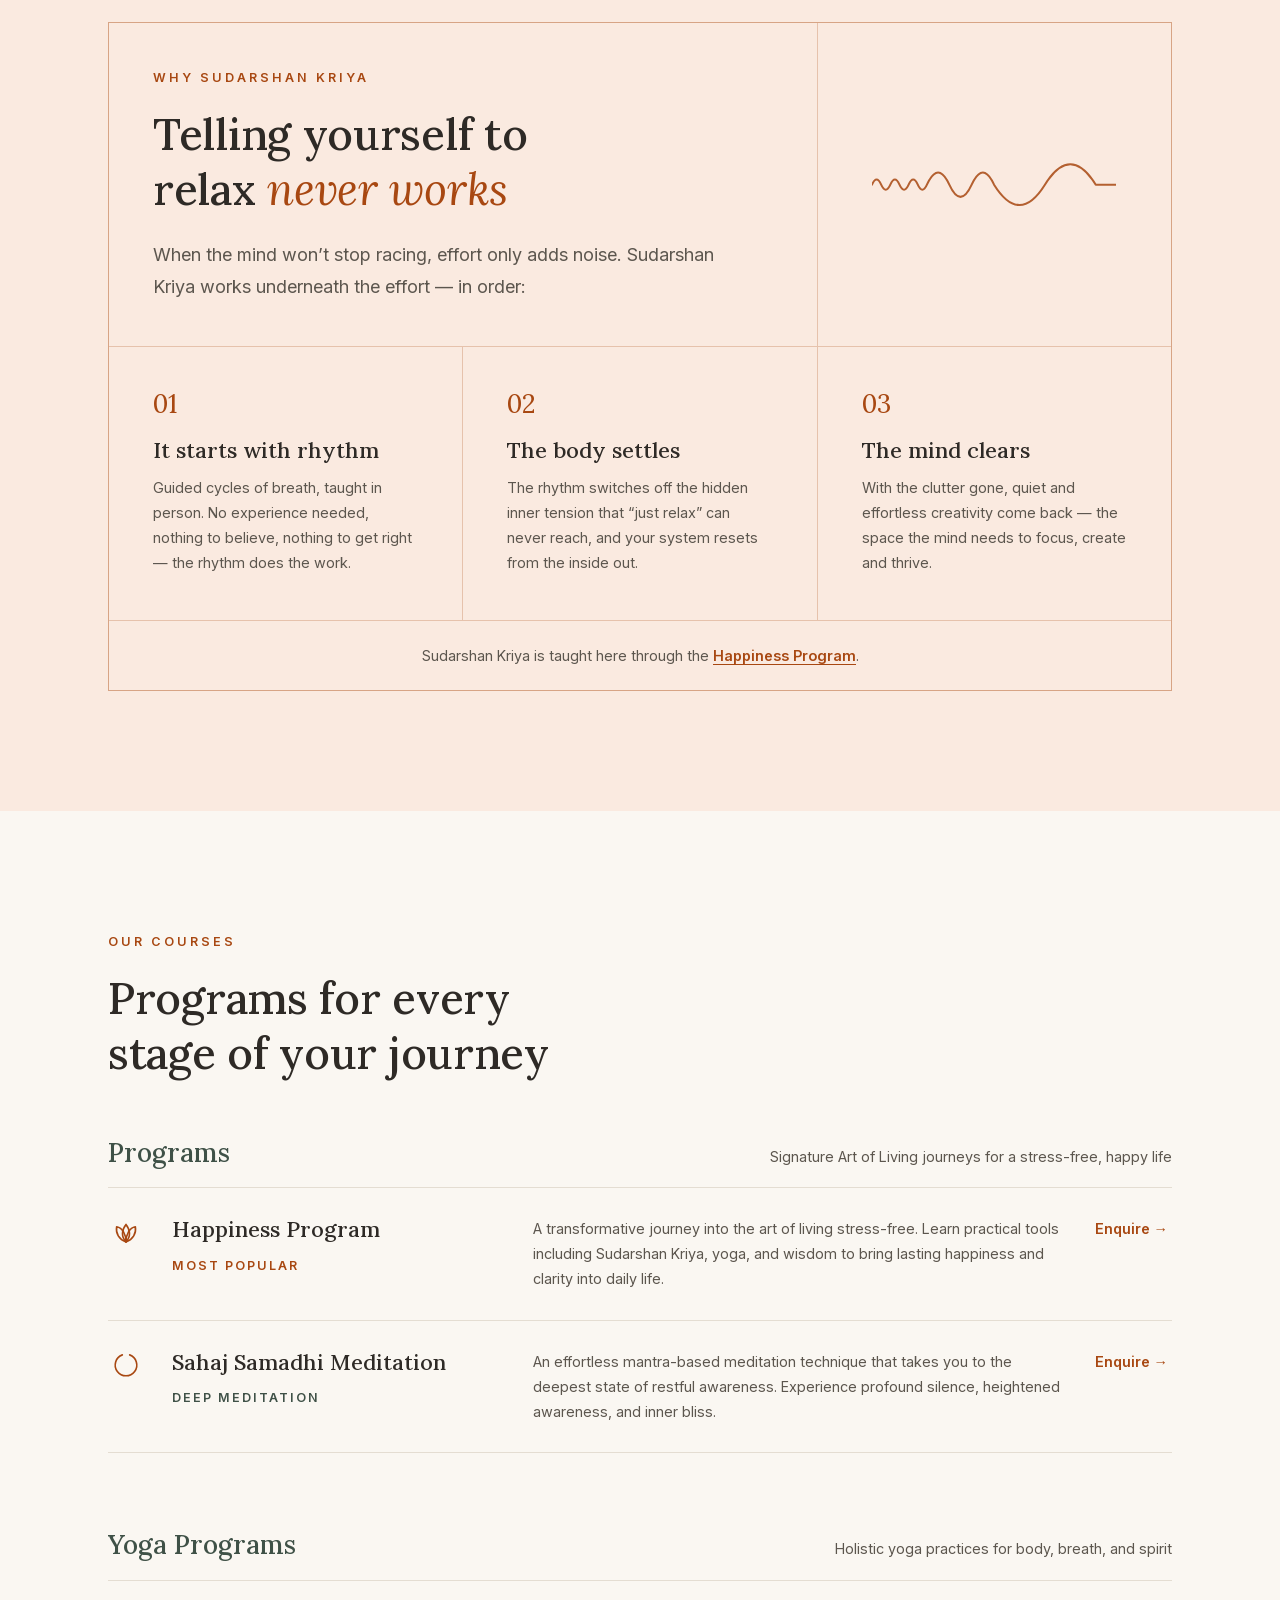
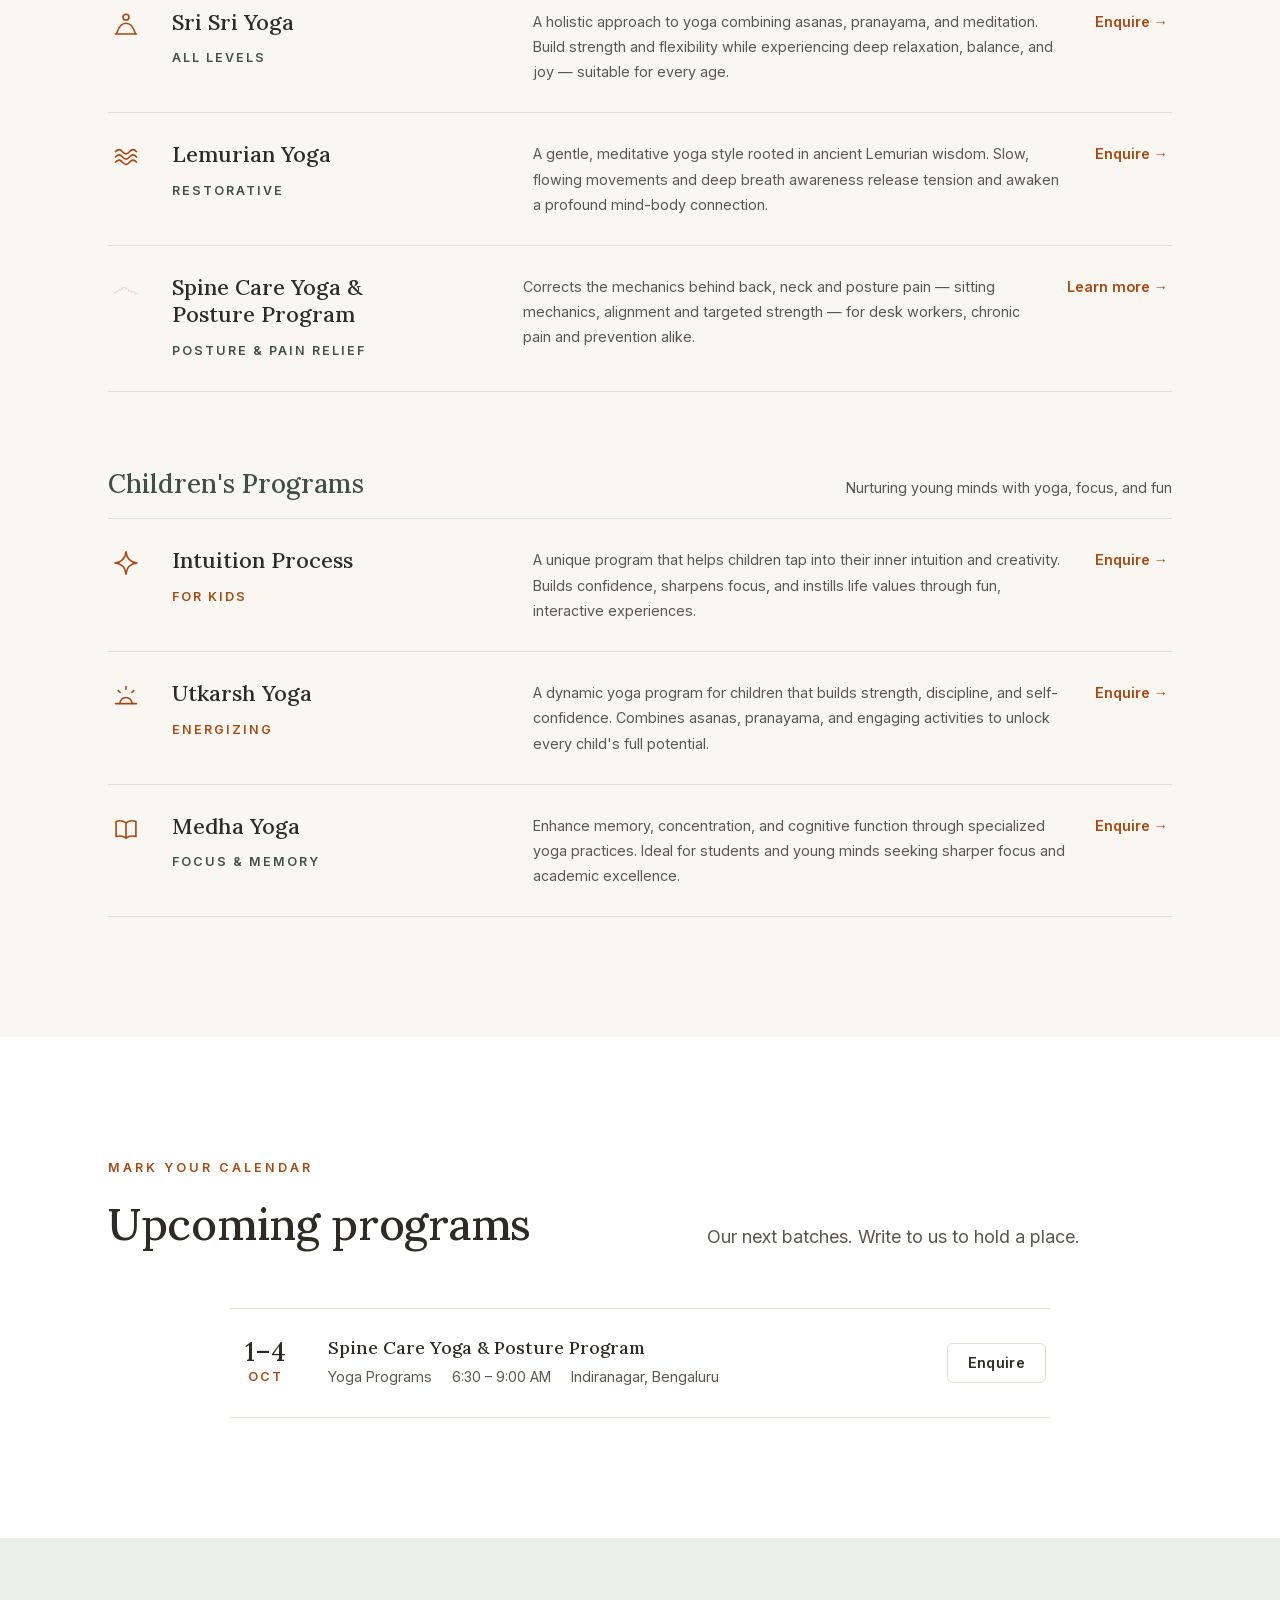
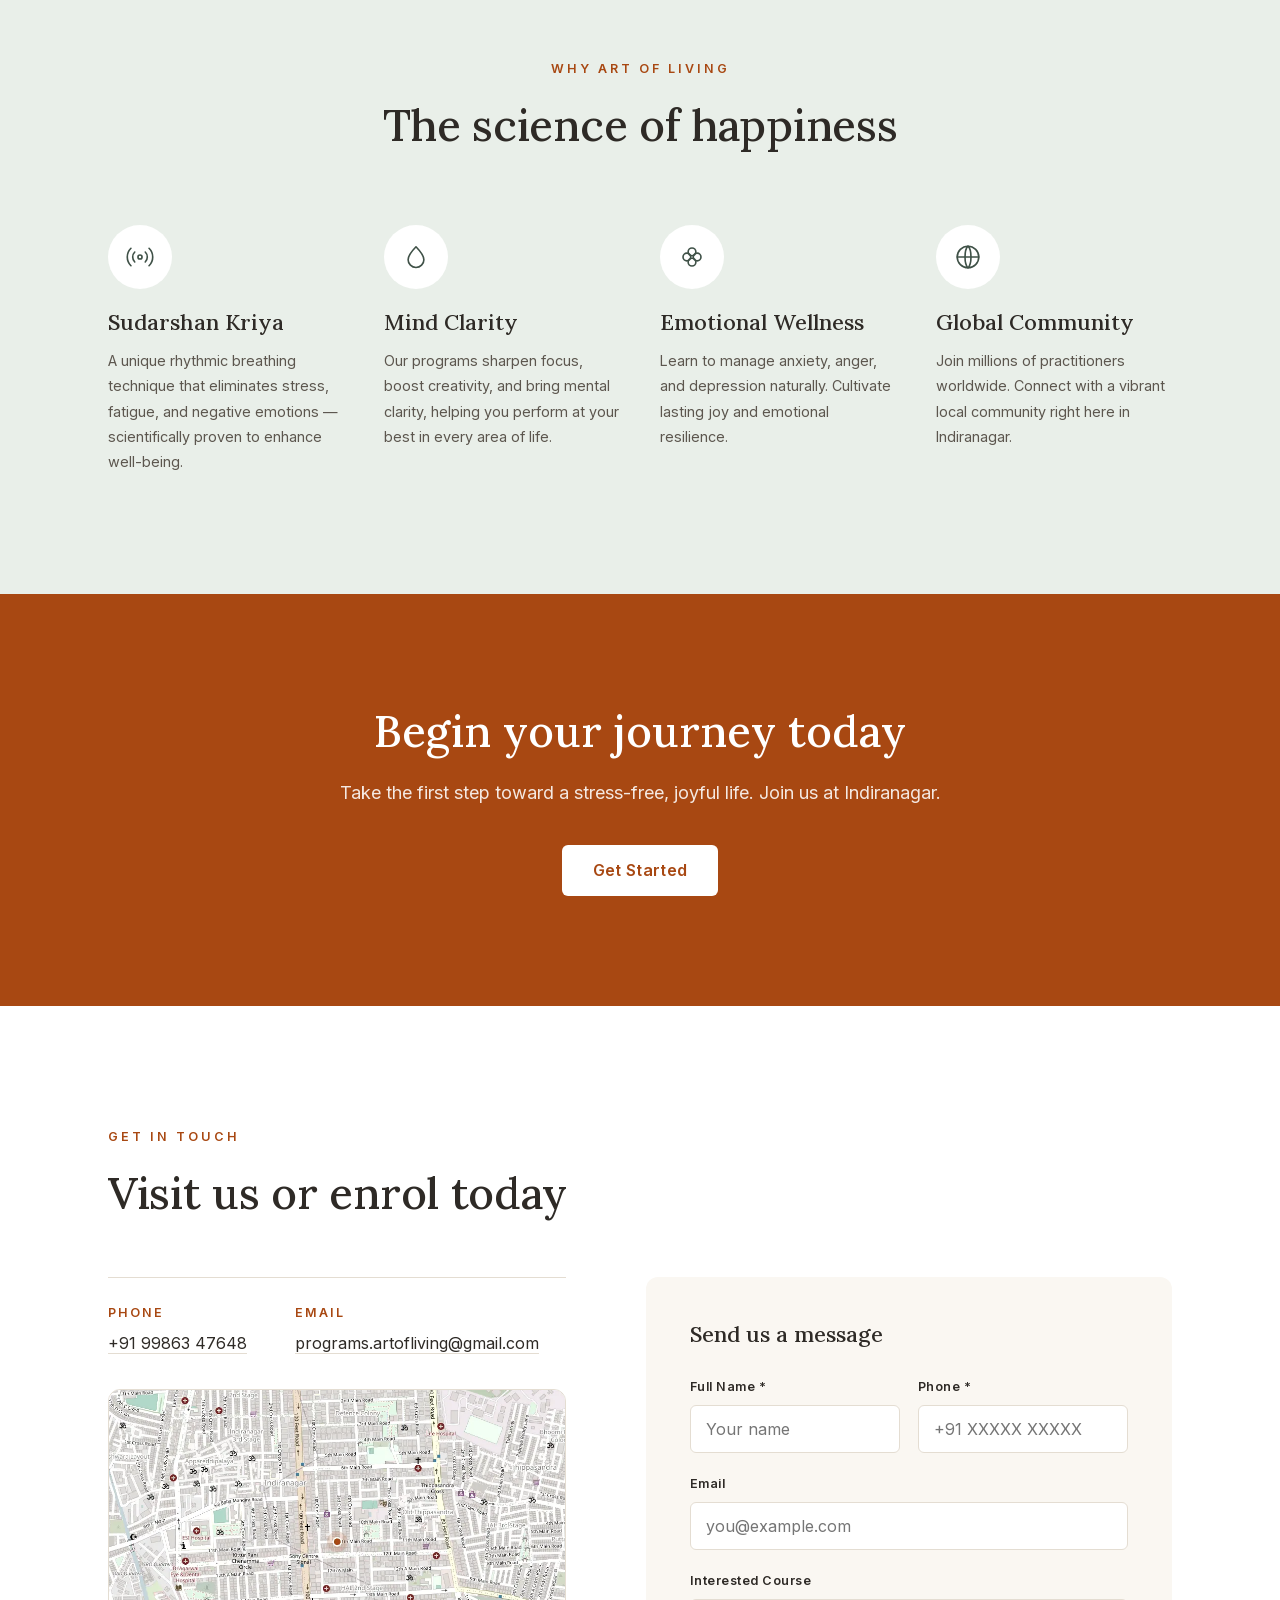
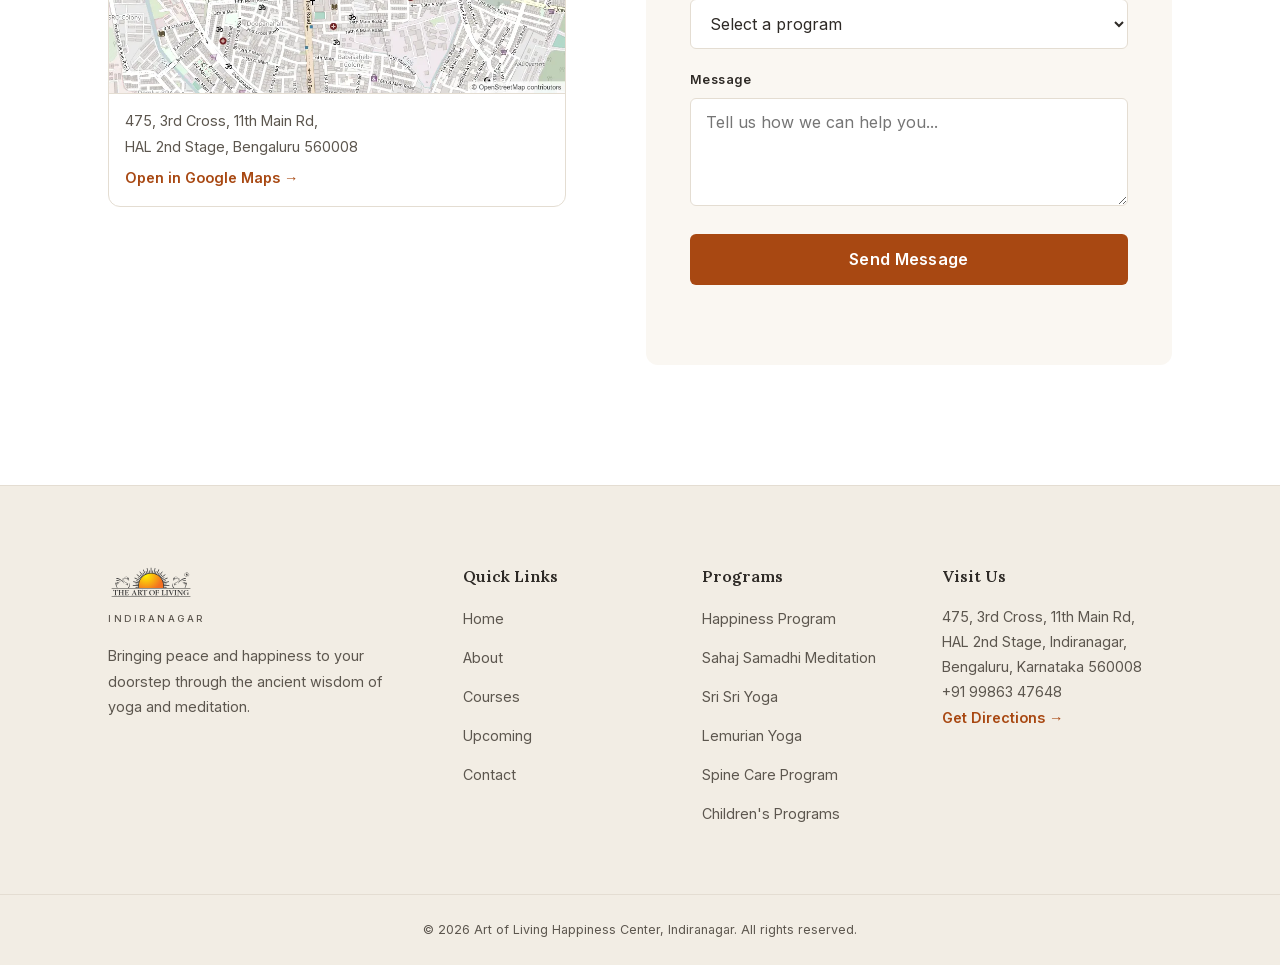
==== commit 4a24609c: "Add a standalone Spine Care program page First per-program page on the site. Reuses the existing sys" ====
--- a/index.html
+++ b/index.html
@@ -93,6 +93,16 @@
            loading spinner at cell size). -->
       <symbol id="i-breathwave" viewBox="0 0 240 80">
         <path d="M0 40 Q4.5 30 9 40 Q13.5 50 18 40 Q22.5 30 27 40 Q31.5 50 36 40 Q40.5 30 45 40 Q49.5 50 54 40 Q65 16 76 40 Q87 64 98 40 Q109 16 120 40 Q145 80 170 40 Q195 0 220 40 L240 40"/>
+      </symbol>
+      <!-- The spine, side-on, as a diagram: cervical/thoracic/lumbar curves
+           as one flowing line, with short ticks marking vertebrae. Used the
+           same way as i-breathwave — resident in its own grid cell on the
+           Spine Care page, arguing the section's point rather than
+           decorating it. Same 240x80 box, so it also drops (letterboxed,
+           unstretched) into the square icon slots on course rows/cards. -->
+      <symbol id="i-spinecurve" viewBox="0 0 240 80">
+        <path d="M14 68C34 68 36 44 58 44C80 44 82 18 106 18C134 18 136 50 164 50C192 50 196 70 226 70"/>
+        <path d="M26 62v12M46 50v12M68 30v12M92 20v12M118 26v12M144 42v12M168 56v12M196 66v12"/>
       </symbol>
     </defs>
   </svg>
@@ -401,6 +411,7 @@
           <li><a href="#courses">Sahaj Samadhi Meditation</a></li>
           <li><a href="#courses">Sri Sri Yoga</a></li>
           <li><a href="#courses">Lemurian Yoga</a></li>
+          <li><a href="spine-care.html">Spine Care Program</a></li>
           <li><a href="#courses">Children's Programs</a></li>
         </ul>
       </div>
--- a/css/style.css
+++ b/css/style.css
@@ -647,6 +647,9 @@
 }
 .kriya-note a:hover { color: var(--clay-hover); }
 
+/* ---- Who It's For (Spine Care) ---- */
+.who { background: var(--paper); }
+
 /* ---- Why Us ---- */
 .why-us { background: var(--sage-tint); }
 /* Explicit column counts, not auto-fill: there are exactly four cards, and
@@ -655,6 +658,31 @@
   display: grid;
   grid-template-columns: repeat(4, 1fr);
   gap: 48px 40px;
+}
+/* ---- Details (Spine Care) ----
+   The centre runs this in person only, so there is nothing to compare:
+   four facts as label/value pairs on a hairline, the same dt/dd treatment
+   as the contact column. A "choose your format" table needs at least two
+   formats to choose from. */
+.detail-list {
+  display: grid;
+  grid-template-columns: repeat(4, 1fr);
+  gap: 28px 40px;
+  border-top: 1px solid var(--line);
+  padding-top: 30px;
+}
+.detail-list dt {
+  font-size: var(--fs-xs);
+  font-weight: 600;
+  letter-spacing: 2px;
+  text-transform: uppercase;
+  color: var(--clay);
+  margin-bottom: 6px;
+}
+.detail-list dd {
+  color: var(--ink);
+  font-size: var(--fs-md);
+  line-height: 1.5;
 }
 .why-card { text-align: left; }
 /* The icon sits in a paper disc on the tinted band — anchored, not
@@ -968,6 +996,7 @@
   .course-desc, .course-cta { grid-column: 2; }
   .course-desc { margin-top: 4px; }
   .course-cta { margin-top: 10px; }
+  .detail-list { grid-template-columns: repeat(2, 1fr); gap: 26px 40px; }
   .nav-menu {
     position: fixed;
     top: 0; right: -100%;
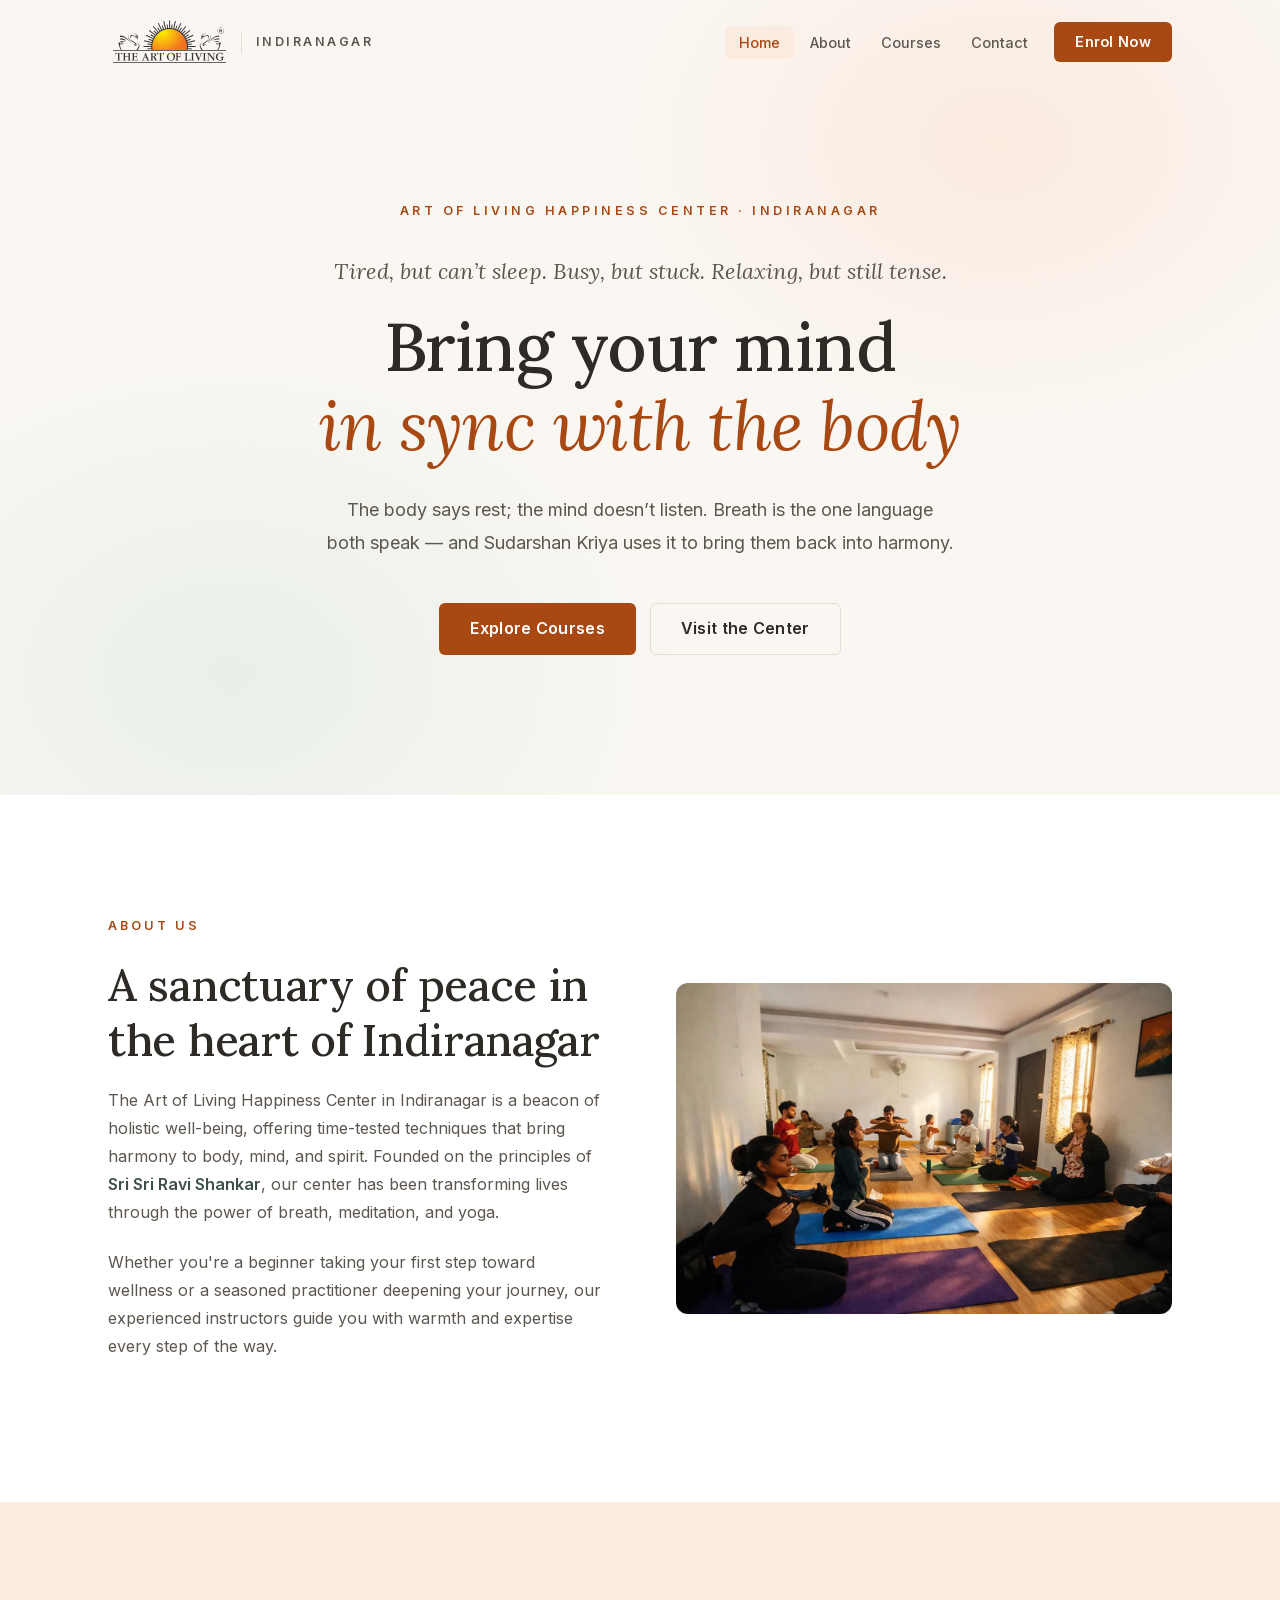
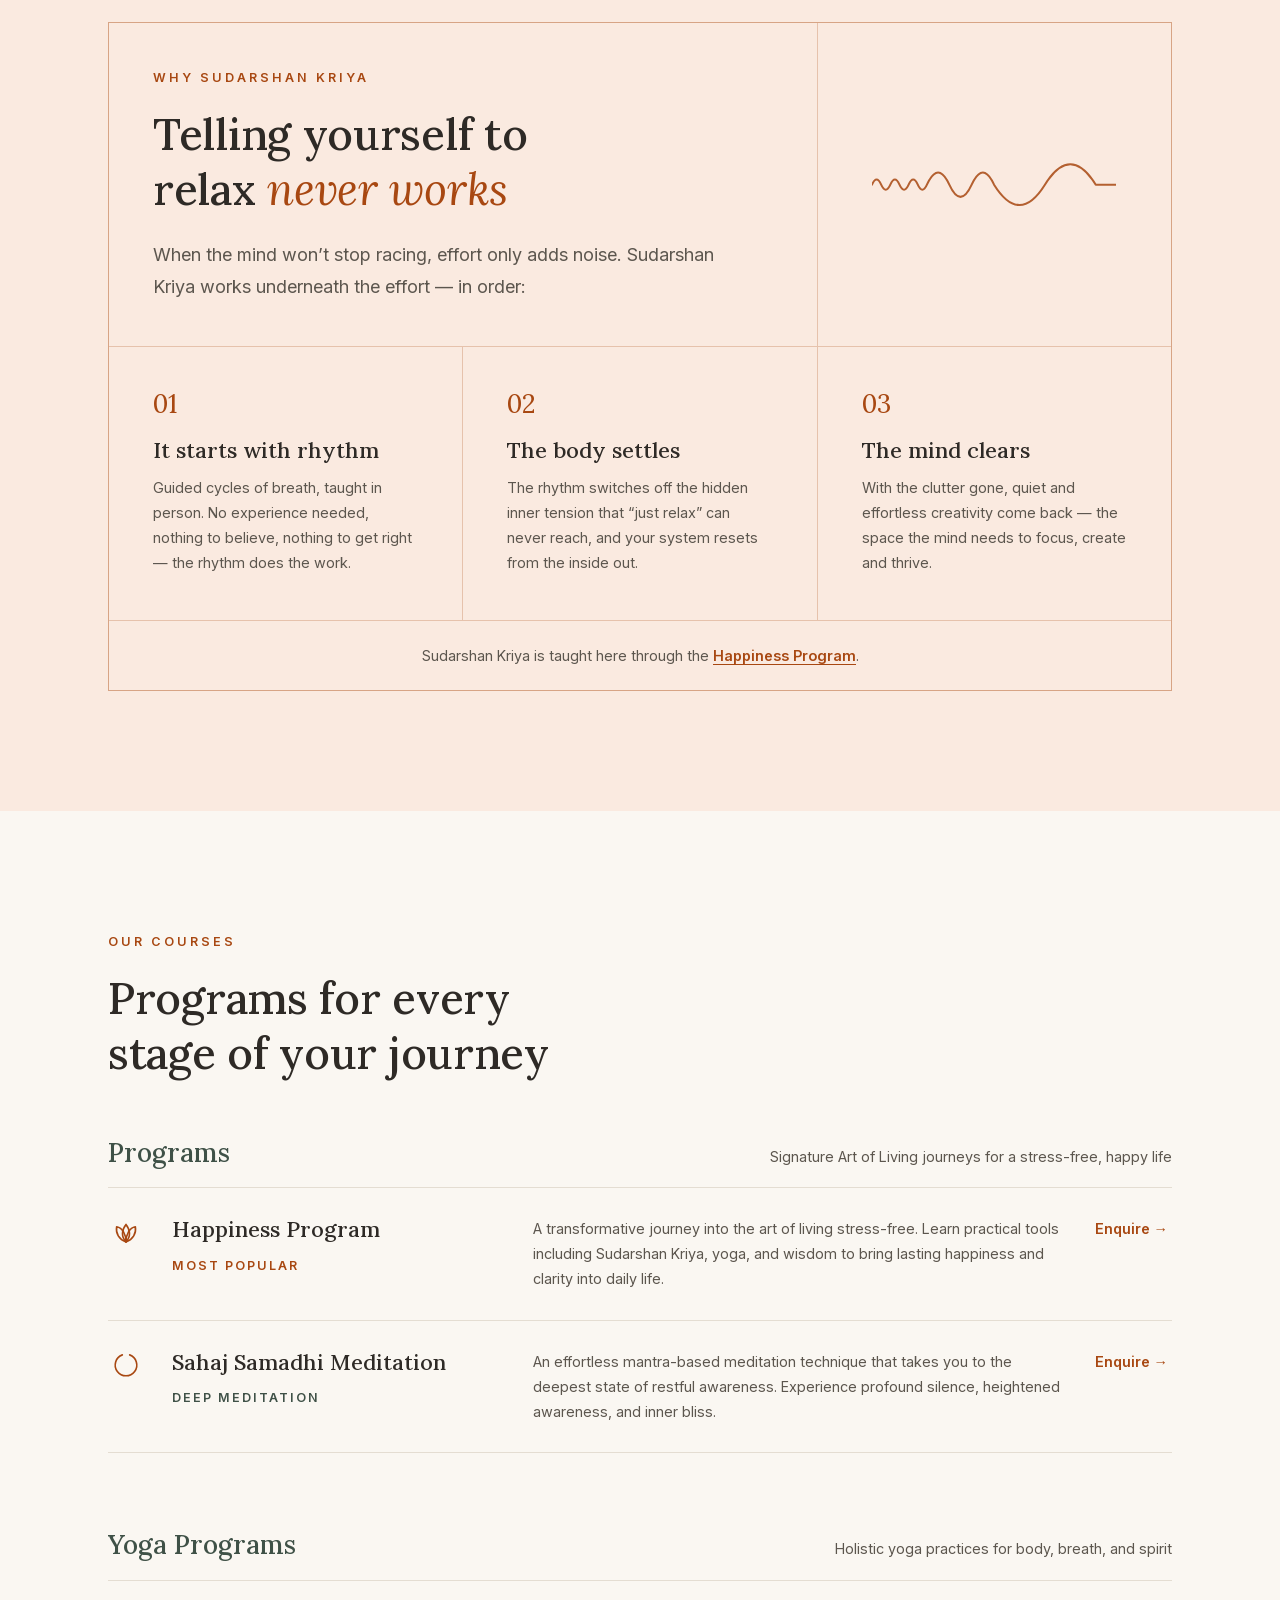
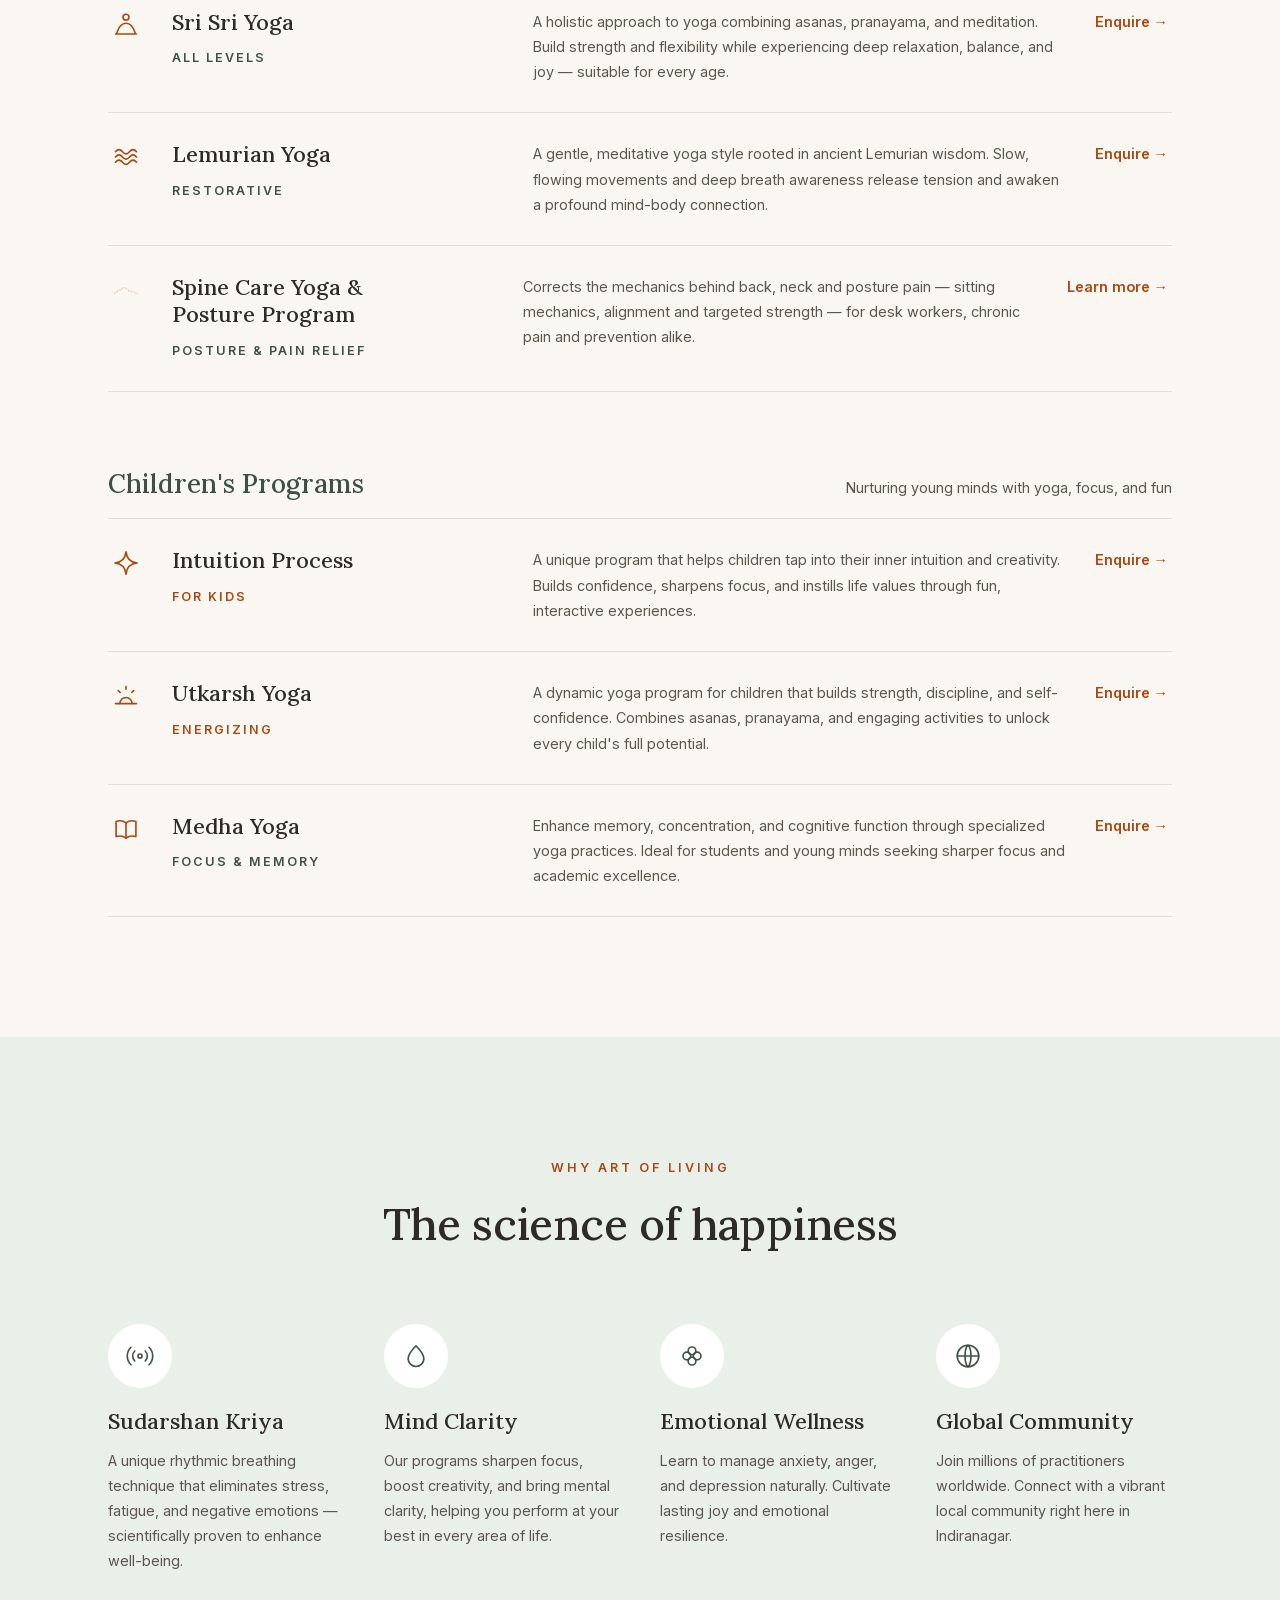
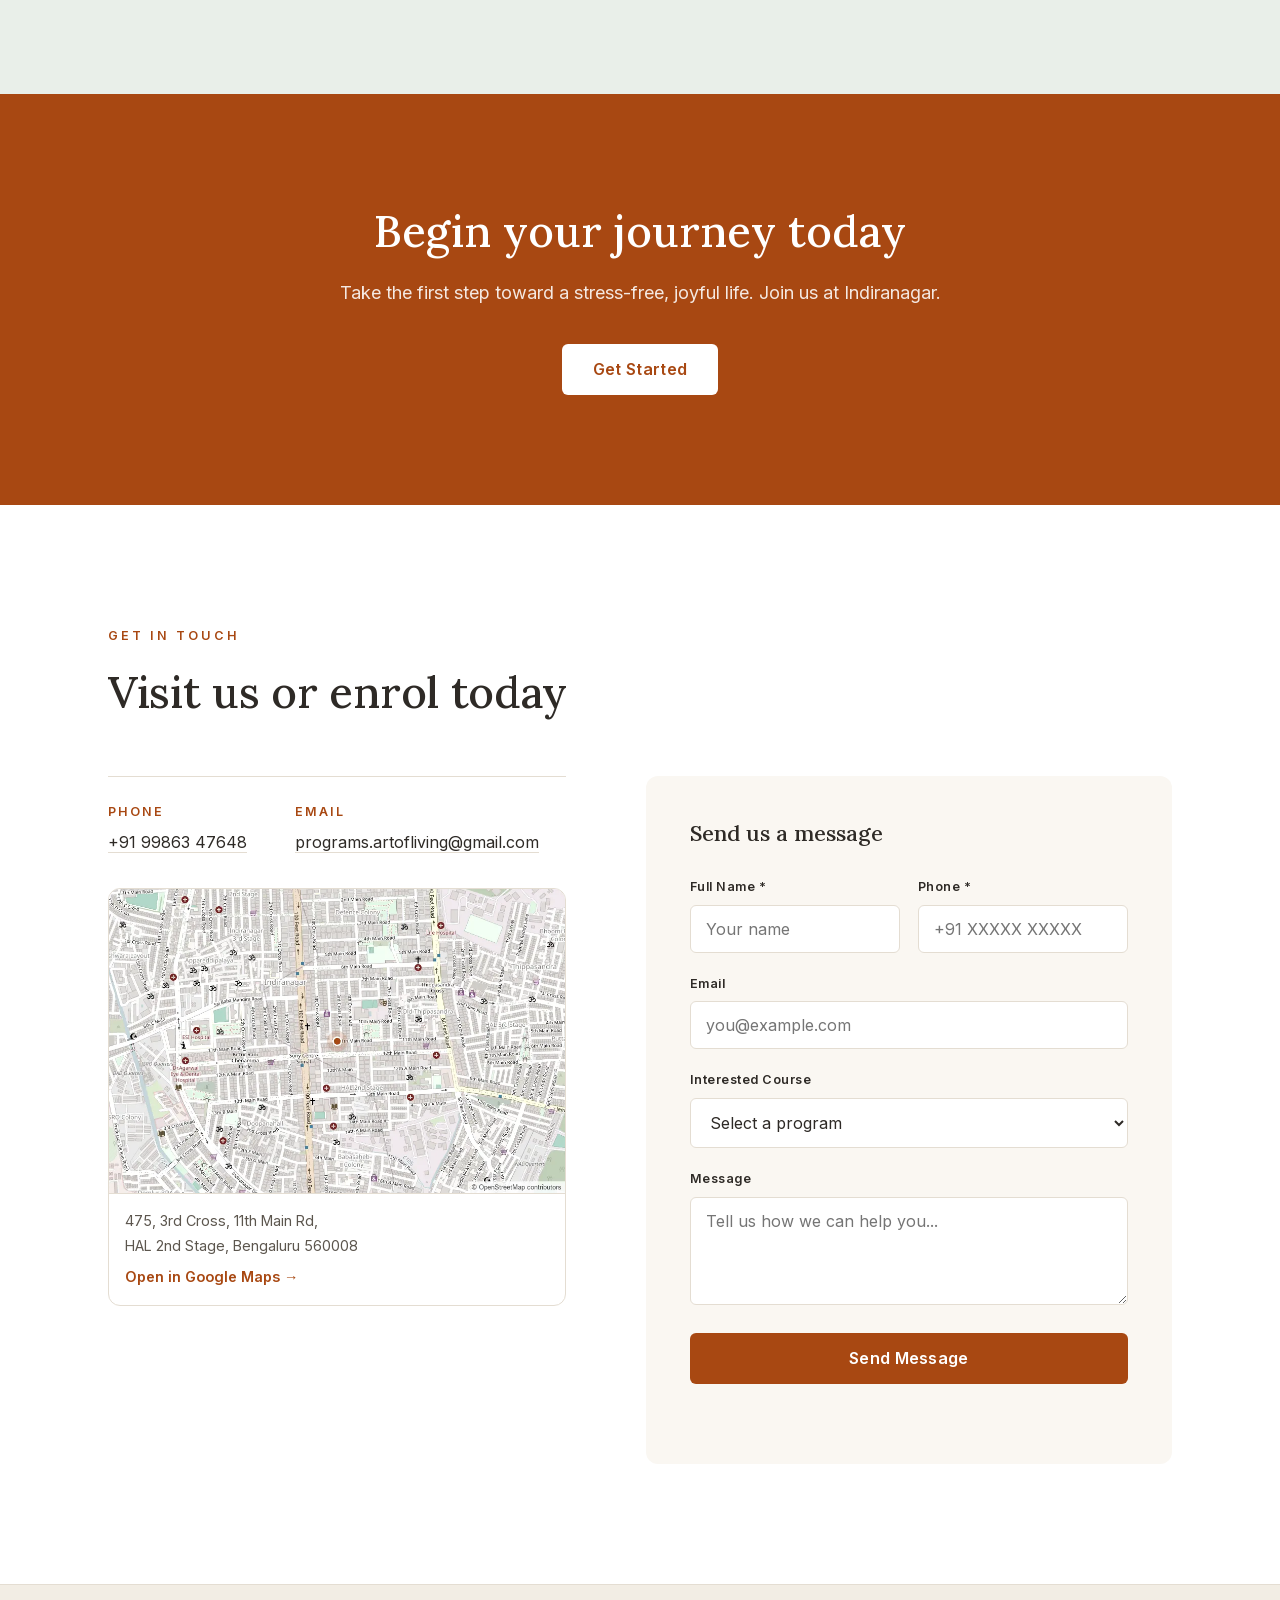
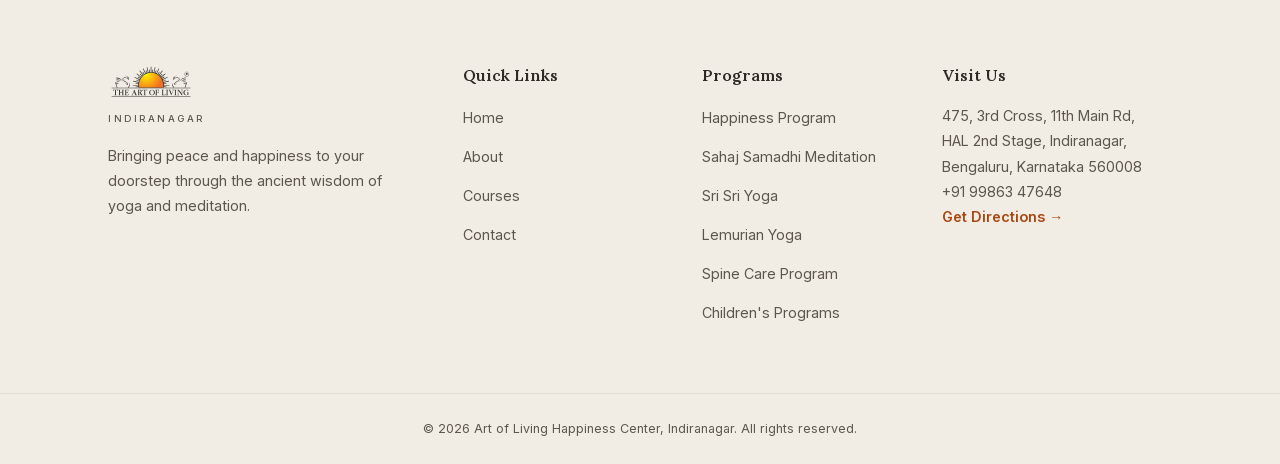
==== commit 33337e71: "List the four upcoming Happiness Program batches The centre has four Happiness Program (3 Days) batc" ====
--- a/index.html
+++ b/index.html
@@ -235,7 +235,7 @@
       <div class="section-header align-left">
         <p class="section-tag">Mark Your Calendar</p>
         <h2 class="section-title">Upcoming programs</h2>
-        <p class="section-subtitle">Our next batches. Write to us to hold a place.</p>
+        <p class="section-subtitle">Our next batches. Register online, or write to us with any questions.</p>
       </div>
       <div class="upcoming-list" id="upcomingList">
         <!-- Injected by JS -->
--- a/css/style.css
+++ b/css/style.css
@@ -550,7 +550,7 @@
 }
 .upcoming-date {
   flex-shrink: 0;
-  width: 62px;
+  width: 84px; /* fits a two-digit range like "18–20" at --fs-xl */
   text-align: center;
 }
 .upcoming-date .day {
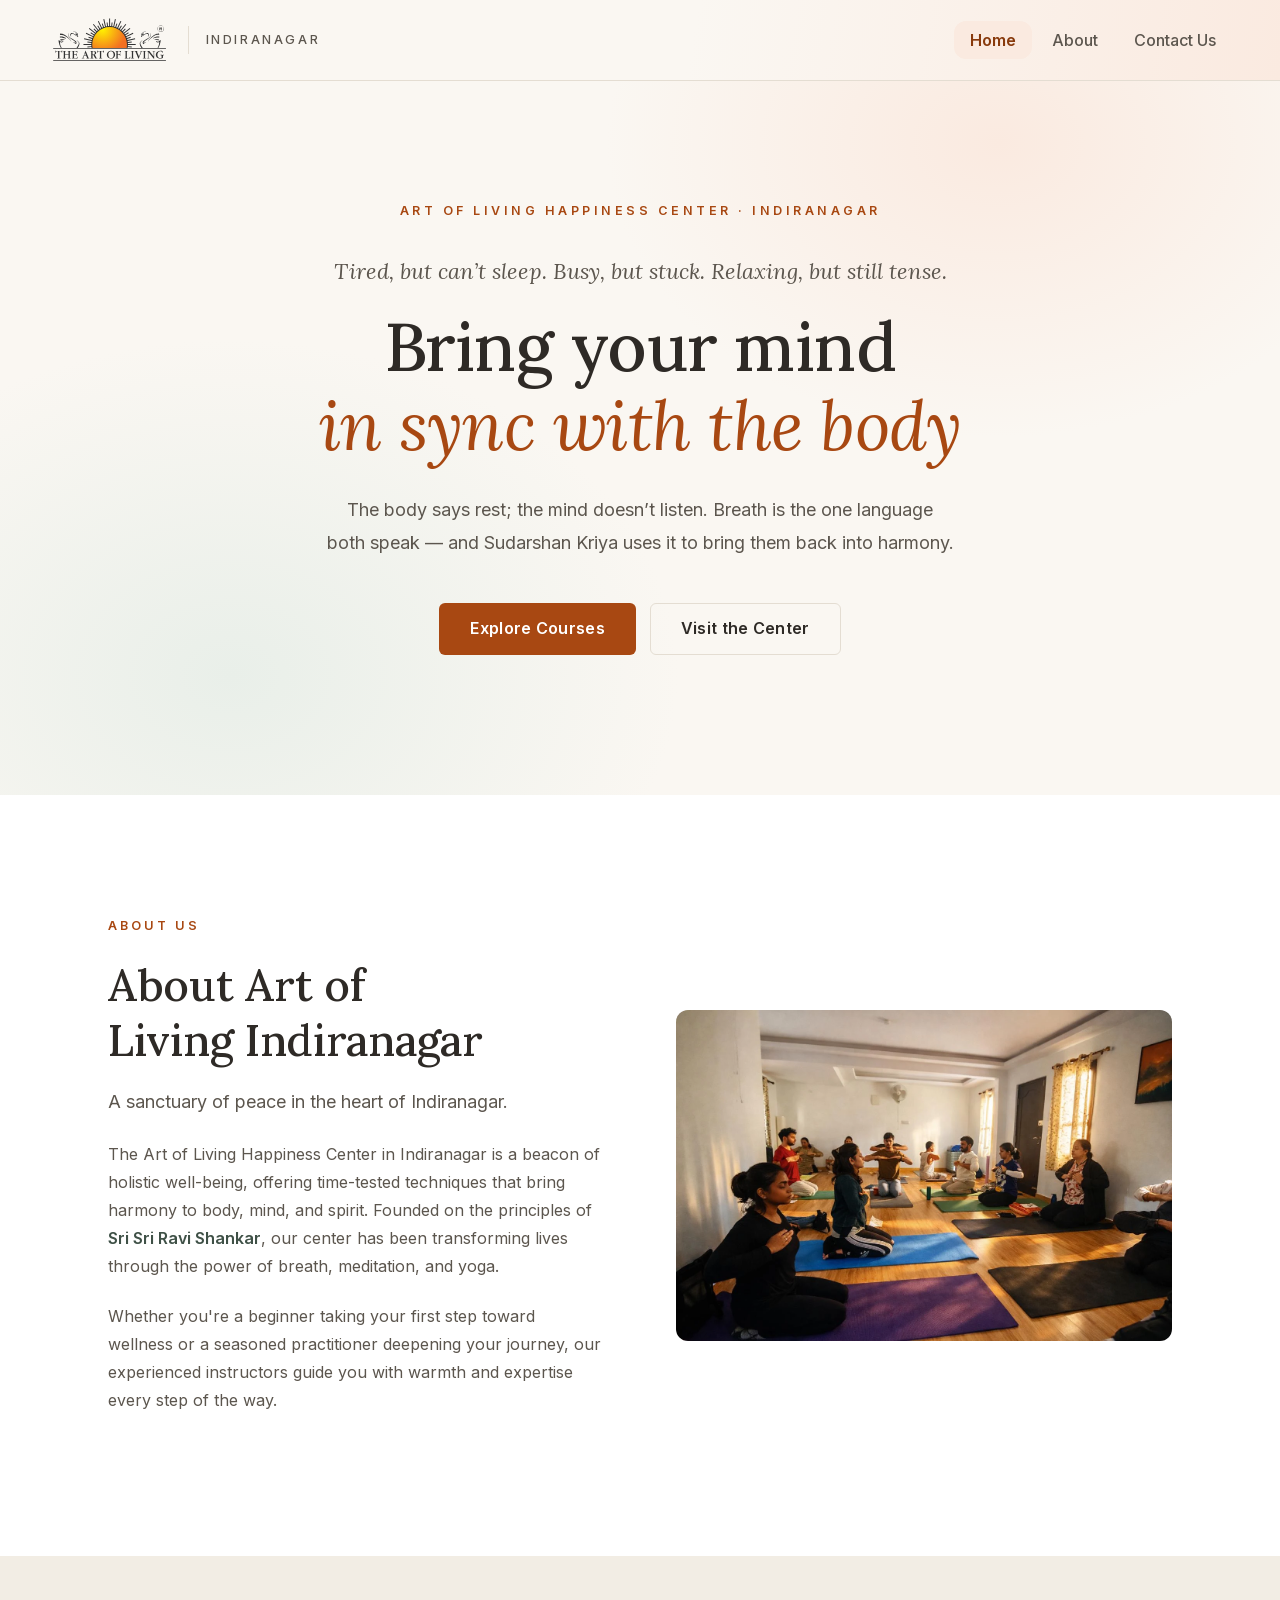
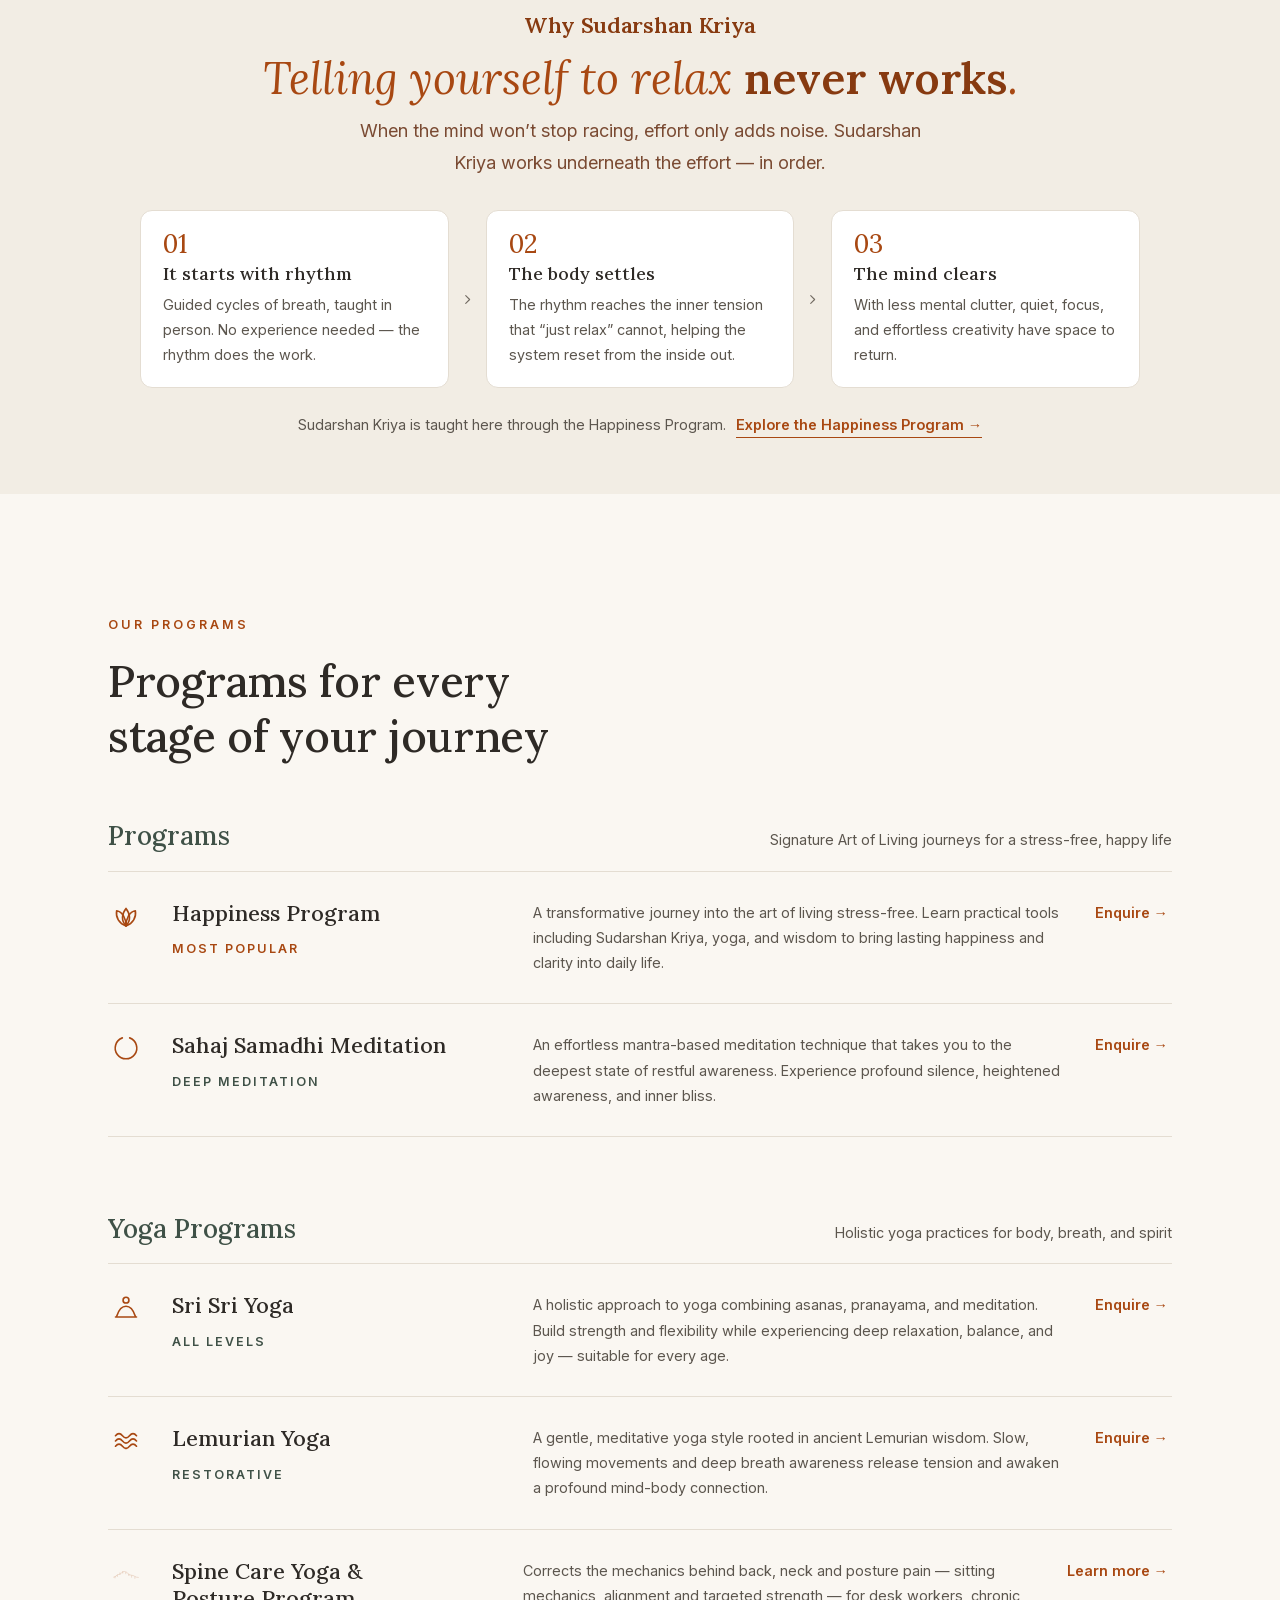
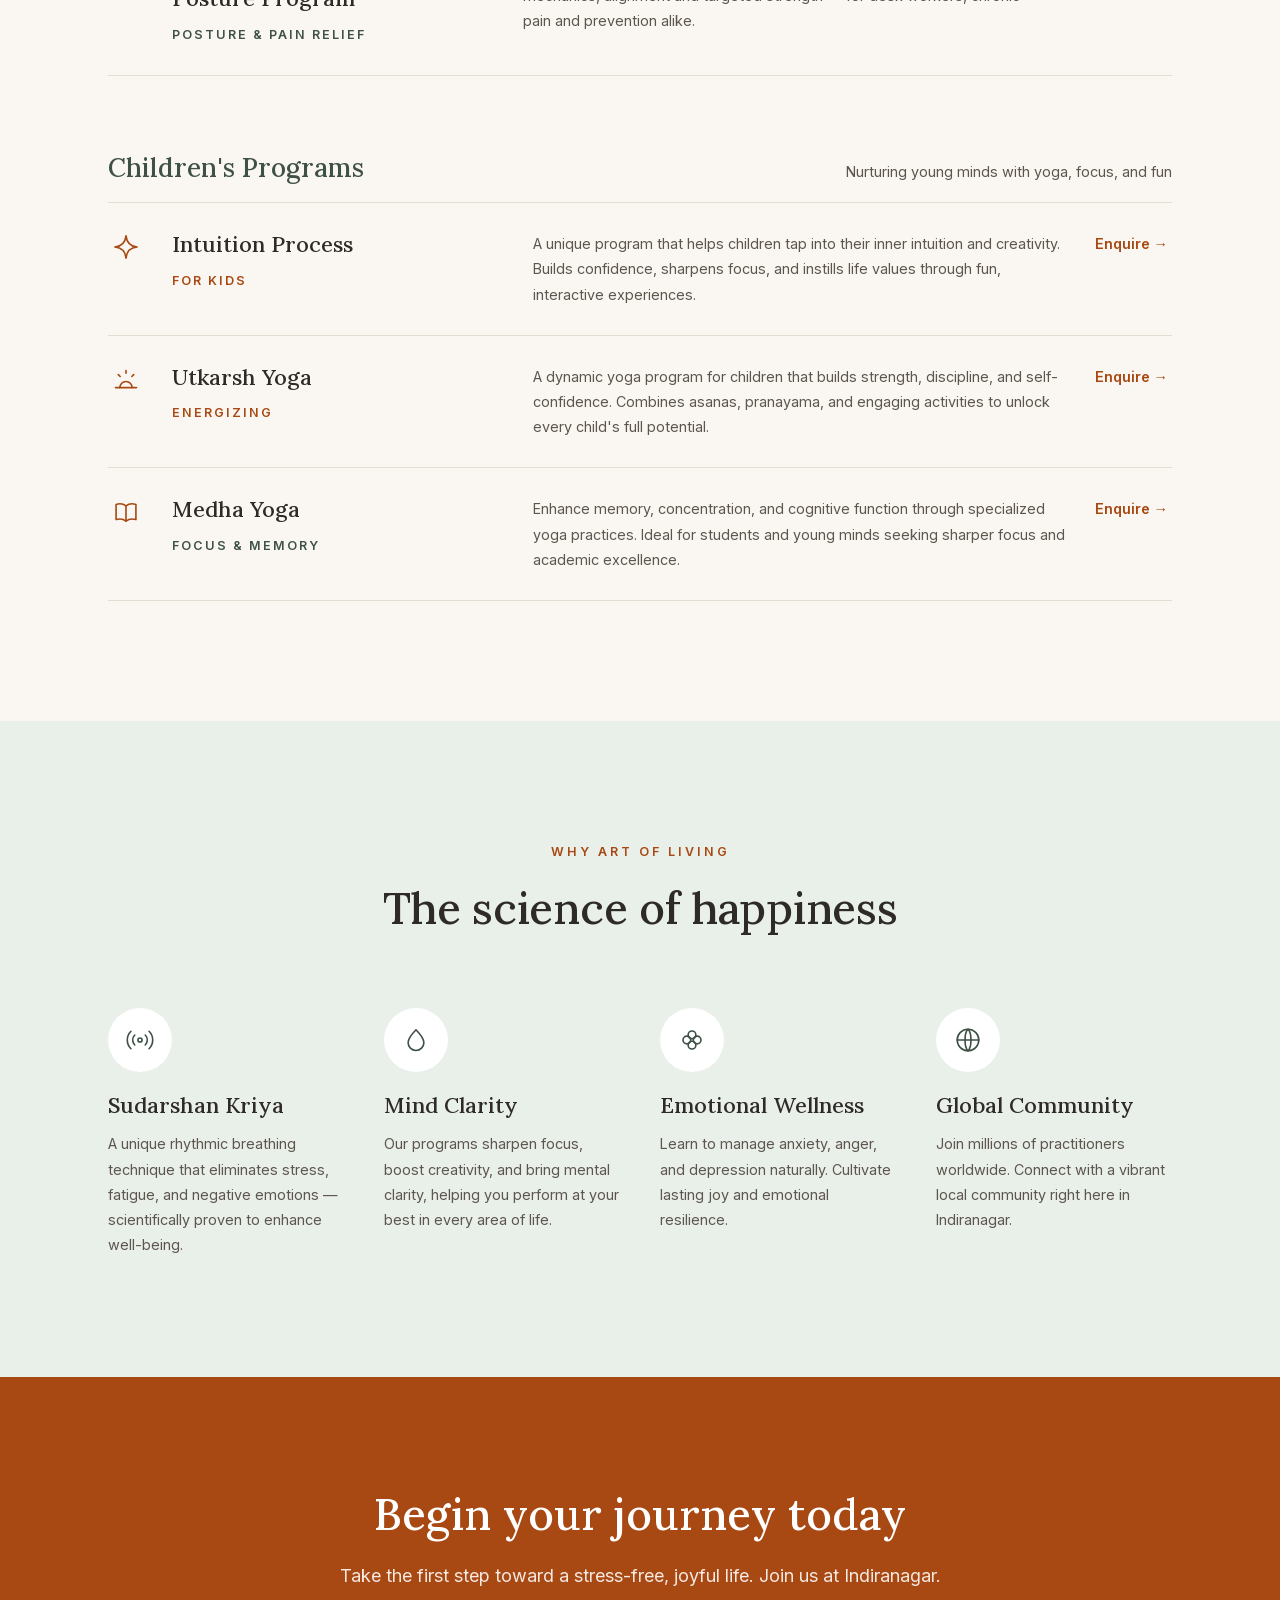
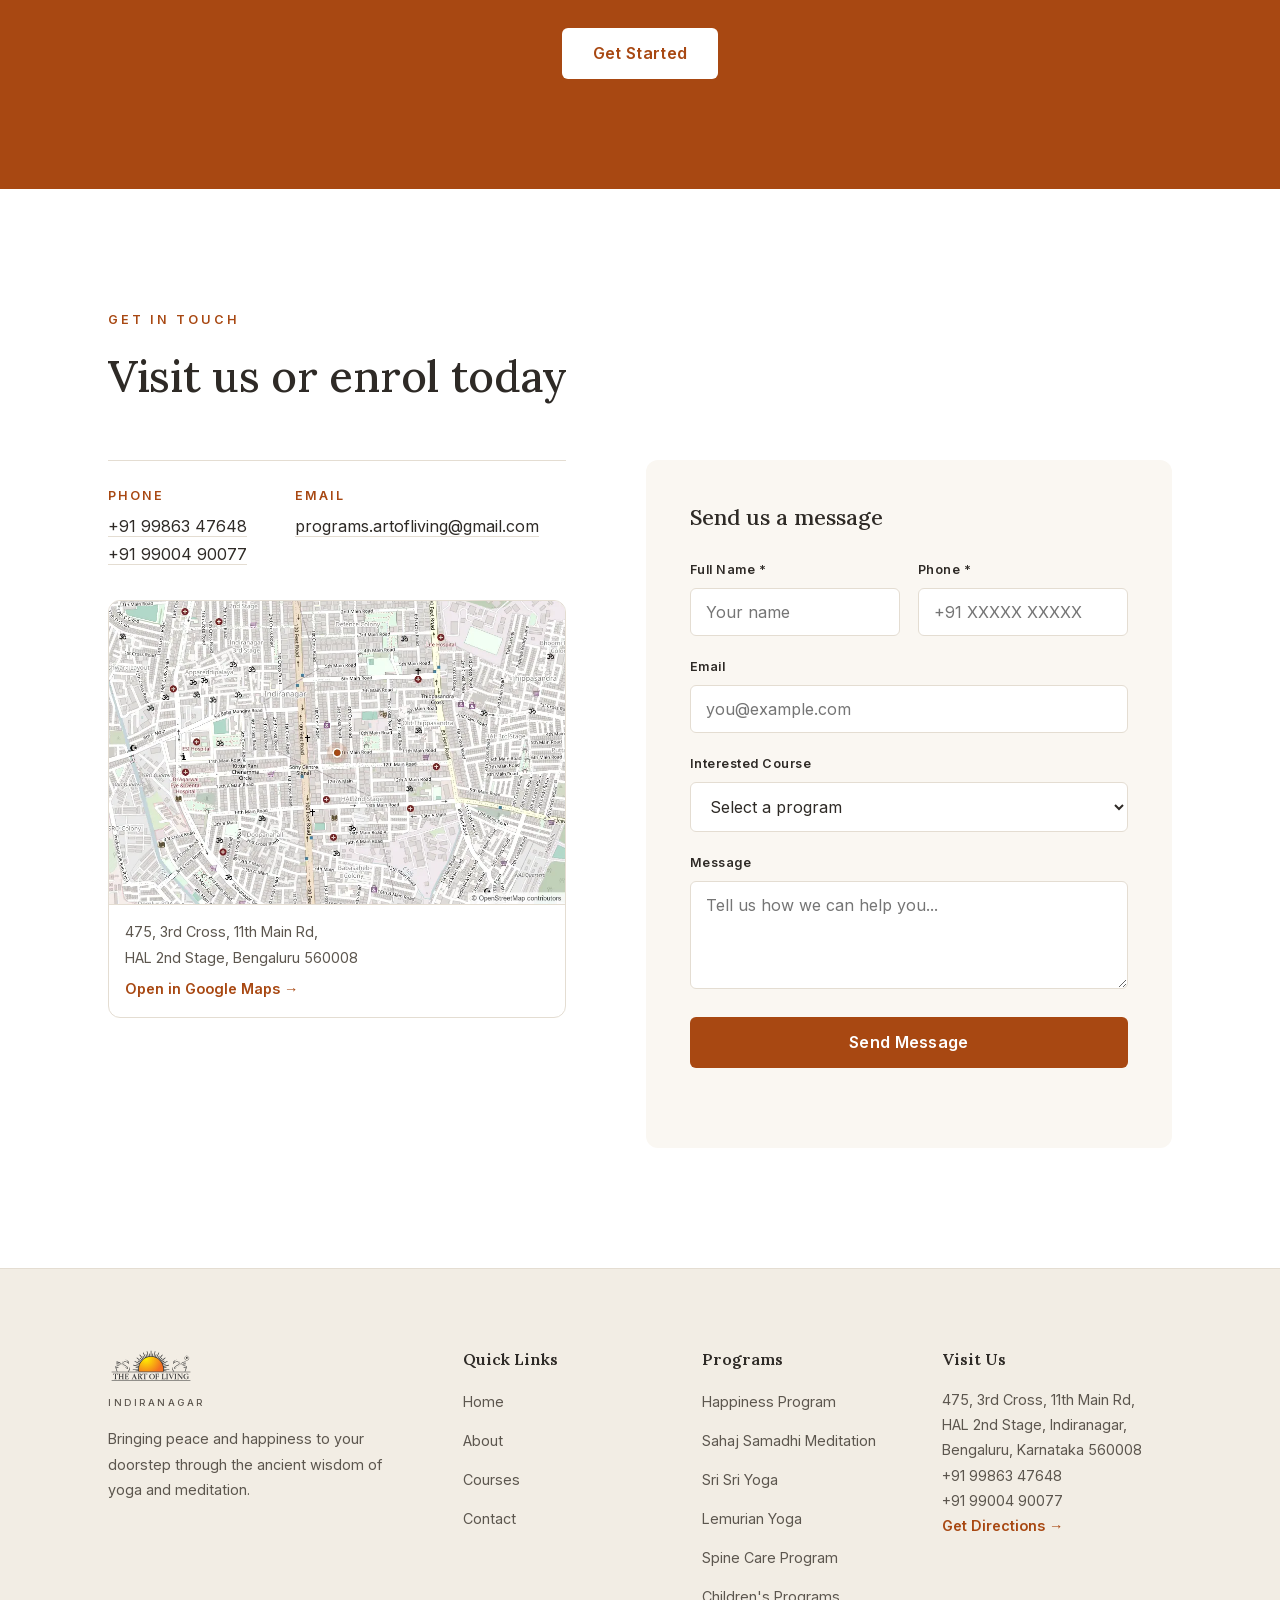
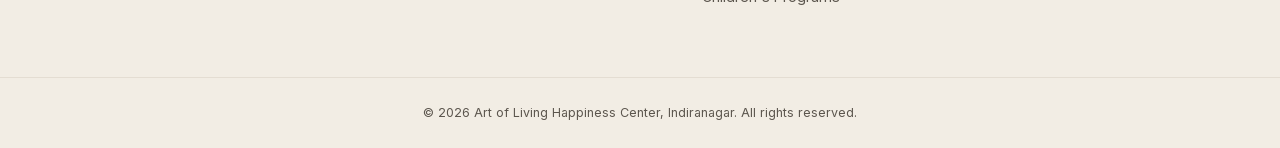
==== commit ece6d57c: "Rework the header, upcoming programs and Sudarshan Kriya sections Header: ivory-into-peach bar that " ====
--- a/index.html
+++ b/index.html
@@ -82,23 +82,57 @@
         <circle cx="12" cy="16.4" r="3.3"/>
         <circle cx="7.6" cy="12" r="3.3"/>
       </symbol>
+      <!-- Upcoming-batch facts. Same stroke idiom as the rest of the sprite;
+           they sit inside a filled golden badge, so they are drawn to read at
+           13px. i-globe below doubles as the language icon. -->
+      <symbol id="i-calendar" viewBox="0 0 24 24">
+        <rect x="3.25" y="5" width="17.5" height="16" rx="2.5"/>
+        <path d="M3.25 10h17.5"/>
+        <path d="M8 2.75v4.5M16 2.75v4.5"/>
+      </symbol>
+      <symbol id="i-clock" viewBox="0 0 24 24">
+        <circle cx="12" cy="12" r="9.25"/>
+        <path d="M12 6.5V12l3.75 2.25"/>
+      </symbol>
+      <symbol id="i-pin" viewBox="0 0 24 24">
+        <path d="M12 21.5s7-5.85 7-11.25a7 7 0 1 0-14 0c0 5.4 7 11.25 7 11.25Z"/>
+        <circle cx="12" cy="10.1" r="2.6"/>
+      </symbol>
+      <!-- Three nodes and two ties: the share mark people already know, drawn
+           in the same open-stroke language as the rest of the sprite. -->
+      <symbol id="i-share" viewBox="0 0 24 24">
+        <circle cx="17.75" cy="5.5" r="2.75"/>
+        <circle cx="6.25" cy="12" r="2.75"/>
+        <circle cx="17.75" cy="18.5" r="2.75"/>
+        <path d="M8.65 10.65 15.35 6.85"/>
+        <path d="M8.65 13.35l6.7 3.8"/>
+      </symbol>
+      <symbol id="i-chevron" viewBox="0 0 24 24">
+        <path d="m6.5 9.5 5.5 5.5 5.5-5.5"/>
+      </symbol>
+      <symbol id="i-link" viewBox="0 0 24 24">
+        <path d="M10.1 13.9a3.9 3.9 0 0 0 5.85 0l2.75-2.75a4.15 4.15 0 0 0-5.85-5.85L11.4 6.75"/>
+        <path d="M13.9 10.1a3.9 3.9 0 0 0-5.85 0L5.3 12.85a4.15 4.15 0 0 0 5.85 5.85l1.45-1.45"/>
+      </symbol>
+      <symbol id="i-check" viewBox="0 0 24 24">
+        <path d="m4.75 12.5 4.75 4.75 9.75-10"/>
+      </symbol>
+      <!-- WhatsApp's own mark, solid rather than stroked — the glyph is only
+           recognisable as itself, so it is drawn as itself. Needs .icon-solid
+           on the <svg>, since .icon zeroes fill for every other symbol here. -->
+      <symbol id="i-whatsapp" viewBox="0 0 24 24">
+        <path d="M17.472 14.382c-.297-.149-1.758-.867-2.03-.967-.273-.099-.471-.148-.67.15-.197.297-.767.966-.94 1.164-.173.199-.347.223-.644.075-.297-.15-1.255-.463-2.39-1.475-.883-.788-1.48-1.761-1.653-2.059-.173-.297-.018-.458.13-.606.134-.133.298-.347.446-.52.149-.174.198-.298.298-.497.099-.198.05-.371-.025-.52-.075-.149-.669-1.612-.916-2.207-.242-.579-.487-.5-.669-.51a12.8 12.8 0 0 0-.57-.01c-.198 0-.52.074-.792.372-.272.297-1.04 1.016-1.04 2.479 0 1.462 1.065 2.875 1.213 3.074.149.198 2.096 3.2 5.077 4.487.709.306 1.262.489 1.694.625.712.227 1.36.195 1.871.118.571-.085 1.758-.719 2.006-1.413.248-.694.248-1.289.173-1.413-.074-.124-.272-.198-.57-.347m-5.421 7.403h-.004a9.87 9.87 0 0 1-5.031-1.378l-.361-.214-3.741.982.998-3.648-.235-.374a9.86 9.86 0 0 1-1.51-5.26c.001-5.45 4.436-9.884 9.888-9.884 2.64 0 5.122 1.03 6.988 2.898a9.825 9.825 0 0 1 2.893 6.994c-.003 5.45-4.437 9.884-9.885 9.884m8.413-18.297A11.815 11.815 0 0 0 12.05 0C5.495 0 .16 5.335.157 11.892c0 2.096.547 4.142 1.588 5.945L.057 24l6.305-1.654a11.882 11.882 0 0 0 5.683 1.448h.005c6.554 0 11.89-5.335 11.893-11.893a11.821 11.821 0 0 0-3.48-8.413Z"/>
+      </symbol>
       <symbol id="i-globe" viewBox="0 0 24 24">
         <circle cx="12" cy="12" r="9.25"/>
         <path d="M2.75 12h18.5"/>
         <path d="M12 2.75c3.4 3.2 3.4 15.3 0 18.5-3.4-3.2-3.4-15.3 0-18.5Z"/>
       </symbol>
-      <!-- The breath, as a diagram: shallow and fast easing into slow and
-           deep. Drawn for the Why Sudarshan Kriya grid cell — it argues the
-           section's point, unlike the ensō it replaced (which read as a
-           loading spinner at cell size). -->
-      <symbol id="i-breathwave" viewBox="0 0 240 80">
-        <path d="M0 40 Q4.5 30 9 40 Q13.5 50 18 40 Q22.5 30 27 40 Q31.5 50 36 40 Q40.5 30 45 40 Q49.5 50 54 40 Q65 16 76 40 Q87 64 98 40 Q109 16 120 40 Q145 80 170 40 Q195 0 220 40 L240 40"/>
-      </symbol>
       <!-- The spine, side-on, as a diagram: cervical/thoracic/lumbar curves
-           as one flowing line, with short ticks marking vertebrae. Used the
-           same way as i-breathwave — resident in its own grid cell on the
-           Spine Care page, arguing the section's point rather than
-           decorating it. Same 240x80 box, so it also drops (letterboxed,
+           as one flowing line, with short ticks marking vertebrae. Resident
+           in its own grid cell on the Spine Care page, arguing the section's
+           point rather than decorating it. Same 240x80 box, so it also drops
+           (letterboxed,
            unstretched) into the square icon slots on course rows/cards. -->
       <symbol id="i-spinecurve" viewBox="0 0 240 80">
         <path d="M14 68C34 68 36 44 58 44C80 44 82 18 106 18C134 18 136 50 164 50C192 50 196 70 226 70"/>
@@ -122,11 +156,9 @@
       <ul class="nav-menu" id="navMenu">
         <li><a href="#home" class="nav-link active">Home</a></li>
         <li><a href="#about" class="nav-link">About</a></li>
-        <li><a href="#courses" class="nav-link">Courses</a></li>
-        <li><a href="#upcoming" class="nav-link">Upcoming</a></li>
+        <li><a href="#upcoming" class="nav-link">Upcoming Programs</a></li>
         <li><a href="#testimonials" class="nav-link">Testimonials</a></li>
-        <li><a href="#contact" class="nav-link">Contact</a></li>
-        <li><a href="#contact" class="btn btn-primary btn-sm nav-cta">Enrol Now</a></li>
+        <li><a href="#contact" class="nav-link">Contact Us</a></li>
       </ul>
       <button class="hamburger" id="hamburger" aria-label="Toggle menu" aria-controls="navMenu" aria-expanded="false">
         <span></span><span></span><span></span>
@@ -164,7 +196,8 @@
       <div class="about-grid">
         <div class="about-text">
           <p class="section-tag">About Us</p>
-          <h2 class="section-title">A sanctuary of peace in the heart of Indiranagar</h2>
+          <h2 class="section-title">About Art of Living Indiranagar</h2>
+          <p class="about-lead">A sanctuary of peace in the heart of Indiranagar.</p>
           <p>The Art of Living Happiness Center in Indiranagar is a beacon of holistic well-being, offering time-tested techniques that bring harmony to body, mind, and spirit. Founded on the principles of <strong>Sri Sri Ravi Shankar</strong>, our center has been transforming lives through the power of breath, meditation, and yoga.</p>
           <p>Whether you're a beginner taking your first step toward wellness or a seasoned practitioner deepening your journey, our experienced instructors guide you with warmth and expertise every step of the way.</p>
           <!-- Concrete facts beat adjectives here: batch sizes, languages
@@ -185,42 +218,54 @@
        breathe -> settle -> clear. Hairline grid of cells (Daylight's pattern
        on Mobbin) — line-language, not cards. The ensō sits in its own cell:
        decoration promoted to a grid occupant instead of floating behind. -->
+  <!-- Static by design: every step shows its full description, so there is
+       nothing to click, nothing hidden and no JS behind this section. -->
   <section class="section kriya" id="kriya">
     <div class="container">
-      <div class="kriya-grid">
-        <div class="kriya-cell kriya-head">
-          <p class="section-tag">Why Sudarshan Kriya</p>
-          <h2 class="section-title">Telling yourself to relax <em>never works</em></h2>
-          <p class="kriya-lead">When the mind won&rsquo;t stop racing, effort only adds noise. Sudarshan Kriya works underneath the effort &mdash; in order:</p>
-        </div>
-        <div class="kriya-cell kriya-wave" aria-hidden="true">
-          <svg><use href="#i-breathwave"/></svg>
-        </div>
-        <div class="kriya-cell kriya-step">
+      <div class="kriya-head">
+        <h2 class="kriya-title">Why Sudarshan Kriya</h2>
+        <p class="kriya-claim">Telling yourself to relax <em>never works</em>.</p>
+        <p class="kriya-lead">When the mind won&rsquo;t stop racing, effort only adds noise. Sudarshan Kriya works underneath the effort &mdash; in order.</p>
+      </div>
+
+      <div class="kriya-steps">
+        <article class="kriya-step">
           <span class="kriya-num">01</span>
-          <h3>It starts with rhythm</h3>
-          <p>Guided cycles of breath, taught in person. No experience needed, nothing to believe, nothing to get right &mdash; the rhythm does the work.</p>
-        </div>
-        <div class="kriya-cell kriya-step">
+          <h3 class="kriya-step-title">It starts with rhythm</h3>
+          <p class="kriya-step-desc">Guided cycles of breath, taught in person. No experience needed &mdash; the rhythm does the work.</p>
+        </article>
+        <span class="kriya-arrow" aria-hidden="true"><svg class="icon"><use href="#i-chevron"/></svg></span>
+        <article class="kriya-step">
           <span class="kriya-num">02</span>
-          <h3>The body settles</h3>
-          <p>The rhythm switches off the hidden inner tension that &ldquo;just relax&rdquo; can never reach, and your system resets from the inside out.</p>
-        </div>
-        <div class="kriya-cell kriya-step">
+          <h3 class="kriya-step-title">The body settles</h3>
+          <p class="kriya-step-desc">The rhythm reaches the inner tension that &ldquo;just relax&rdquo; cannot, helping the system reset from the inside out.</p>
+        </article>
+        <span class="kriya-arrow" aria-hidden="true"><svg class="icon"><use href="#i-chevron"/></svg></span>
+        <article class="kriya-step">
           <span class="kriya-num">03</span>
-          <h3>The mind clears</h3>
-          <p>With the clutter gone, quiet and effortless creativity come back &mdash; the space the mind needs to focus, create and thrive.</p>
-        </div>
-        <p class="kriya-cell kriya-note">Sudarshan Kriya is taught here through the <a href="#courses">Happiness Program</a>.</p>
-      </div>
+          <h3 class="kriya-step-title">The mind clears</h3>
+          <p class="kriya-step-desc">With less mental clutter, quiet, focus, and effortless creativity have space to return.</p>
+        </article>
+      </div>
+
+      <p class="kriya-note">
+        Sudarshan Kriya is taught here through the Happiness Program.
+        <a href="#upcoming" class="kriya-cta">Explore the Happiness Program &rarr;</a>
+      </p>
     </div>
   </section>
 
   <!-- Courses -->
+  <!-- The programs half of the About page. Kept as its own <section> with
+       id="courses" so every existing #courses link — the hero button, the
+       Kriya note, five footer links and spine-care.html — still lands here.
+       There is no nav item for it any more: the scroll-spy in main.js only
+       tracks sections the nav links to, so "About" stays lit all the way
+       through this one. -->
   <section class="section courses" id="courses">
     <div class="container">
       <div class="section-header align-left">
-        <p class="section-tag">Our Courses</p>
+        <p class="section-tag">Our Programs</p>
         <h2 class="section-title">Programs for every stage of your journey</h2>
       </div>
       <div class="courses-grid" id="coursesGrid">
@@ -233,13 +278,29 @@
   <section class="section upcoming" id="upcoming">
     <div class="container">
       <div class="section-header align-left">
-        <p class="section-tag">Mark Your Calendar</p>
         <h2 class="section-title">Upcoming programs</h2>
-        <p class="section-subtitle">Our next batches. Register online, or write to us with any questions.</p>
+        <!-- Options are built from the batches themselves; the whole control
+             hides itself while there is only one kind of program to show. -->
+        <div class="program-filter" id="programFilter" hidden>
+          <span class="program-filter-label" id="programFilterLabel">Program Type</span>
+          <div class="multiselect">
+            <button type="button" class="multiselect-toggle" id="programFilterToggle"
+                    aria-expanded="false" aria-controls="programFilterPanel"
+                    aria-labelledby="programFilterLabel programFilterValue">
+              <span id="programFilterValue">All Programs</span>
+              <svg class="icon" aria-hidden="true"><use href="#i-chevron"/></svg>
+            </button>
+            <div class="multiselect-panel" id="programFilterPanel" role="group"
+                 aria-labelledby="programFilterLabel" hidden>
+              <!-- Checkboxes injected from the batches themselves -->
+            </div>
+          </div>
+        </div>
       </div>
       <div class="upcoming-list" id="upcomingList">
         <!-- Injected by JS -->
       </div>
+      <p class="upcoming-empty" id="upcomingEmpty" hidden>No upcoming programs available.</p>
     </div>
   </section>
 
@@ -317,6 +378,7 @@
             <div>
               <dt>Phone</dt>
               <dd><a href="tel:+919986347648">+91 99863 47648</a></dd>
+              <dd><a href="tel:+919900490077">+91 99004 90077</a></dd>
             </div>
             <div>
               <dt>Email</dt>
@@ -418,7 +480,7 @@
       <div class="footer-col">
         <h4>Visit Us</h4>
         <p>475, 3rd Cross, 11th Main Rd,<br> HAL 2nd Stage, Indiranagar,<br>Bengaluru, Karnataka 560008</p>
-        <p><a href="tel:+919986347648">+91 99863 47648</a></p>
+        <p><a href="tel:+919986347648">+91 99863 47648</a><br><a href="tel:+919900490077">+91 99004 90077</a></p>
         <p><a href="https://maps.app.goo.gl/m9T7pvFitFbhBjsg8" target="_blank" rel="noopener" class="footer-map-link">Get Directions →</a></p>
       </div>
     </div>
--- a/css/style.css
+++ b/css/style.css
@@ -11,9 +11,10 @@
    ============================================ */
 
 /* ---- Fonts ----
-   Self-hosted, latin subset only. Both families are variable fonts, so a
-   single file covers 400-600 per family: 3 files, 112KB, instead of the 14
-   Google would hand over.
+   Self-hosted, latin subset only. The two roman faces are variable, so one
+   file each covers 400-600; the Lora italic below is a single 400 weight, so
+   asking it for 500 gets you 400. 3 files, 112KB, instead of the 14 Google
+   would hand over.
 
    Self-hosting is a real win now rather than a preference: browsers partition
    their HTTP cache per site, so the old "every visitor already has Google's
@@ -56,6 +57,10 @@
   /* --- Ink --- */
   --ink: #2E2A26;
   --ink-soft: #5C564E;
+  /* One step lighter again, for text that has to sit under everything else on
+     a card. 5.18:1 on paper — still AA, and the lightest ink here. Don't go
+     further without checking. */
+  --ink-faint: #736C63;
 
   /* --- Accent ---
      Clay is the official logo's sun orange (#f37021) darkened until it
@@ -65,9 +70,22 @@
   --clay: #A84812;
   --clay-hover: #883A0C;
   --clay-tint: #FAEAE0;
+  /* Two resting shades below --clay, for the Why Sudarshan Kriya heading
+     stack. --clay-deep lands a hair off --clay-hover but is deliberately its
+     own token: one is a hover state, this is a colour text sits in. On
+     --sand-deep they measure 6.81:1 and 6.31:1. */
+  --clay-deep: #873A10;
+  --clay-muted: #7A4A32;
   --sage: #3F5147;
   --sage-tint: #E9EFE9;
   --danger: #A02222;
+
+  /* --- Gold ---
+     The booking-card palette: the logo's sun, kept light. It is only ever a
+     background — ink on the gradient's dark end is 5.36:1, still above the
+     page's 4.97:1 floor — never text, because as text it fails badly. */
+  --sun: #E9A63F;
+  --sun-deep: #D98F22;
 
   /* --- Type --- 6 steps */
   --font-heading: 'Lora', Georgia, 'Times New Roman', serif;
@@ -81,10 +99,18 @@
   --fs-title: clamp(1.875rem, 4vw, 2.75rem);
   --fs-display: clamp(2.5rem, 6.5vw, 4.25rem);
 
-  /* --- Shape --- deliberately soft and shallow. No pill buttons: a pill
-     is a "buy now" shape. */
+  /* --- Shape --- deliberately soft and shallow. --r-pill is the single
+     exception and belongs to exactly one button: a pill is a "buy now" shape,
+     and Register on a batch card is the only literal "buy now" on the page.
+     Don't reach for it anywhere else. */
   --r-sm: 6px;
   --r: 12px;
+  --r-lg: 18px;
+  --r-pill: 999px;
+
+  /* The only shadow in the file. Everything else separates with a hairline;
+     the batch cards need to sit above the page, so they get 4% of black. */
+  --shadow-card: 0 1px 2px rgba(46, 42, 38, 0.04), 0 10px 26px rgba(46, 42, 38, 0.05);
 
 
   /* Slow and few. Named properties, never `all`. */
@@ -139,6 +165,10 @@
   stroke-linejoin: round;
   flex-shrink: 0;
 }
+/* For glyphs drawn as filled shapes rather than open strokes — the WhatsApp
+   mark is the only one. A presentation attribute on the <path> can't do this:
+   the rule above is CSS and would win. */
+.icon-solid { fill: currentColor; stroke: none; }
 
 /* ---- Accessibility ---- */
 :focus-visible {
@@ -158,6 +188,18 @@
   z-index: 2000;
 }
 .skip-link:focus { left: 0; }
+
+/* Labels the batch-card facts for screen readers — sighted users read the
+   icon, which is aria-hidden, so the label would otherwise be missing. */
+.sr-only {
+  position: absolute;
+  width: 1px;
+  height: 1px;
+  overflow: hidden;
+  clip: rect(0 0 0 0);
+  clip-path: inset(50%);
+  white-space: nowrap;
+}
 
 /* ---- Buttons ---- */
 .btn {
@@ -191,64 +233,114 @@
 .btn-block { width: 100%; }
 
 /* ---- Navbar ----
-   Dark type on a light ground from the first pixel — no colour inversion on
-   scroll, which is what the old `.scrolled` rules and their !important pile
-   existed to manage. */
+   Ivory from the first pixel rather than transparent-until-scrolled: a bar
+   that is always there reads as part of the building, not something that
+   arrives. Scrolling only tightens it and lays down a whisper of shadow.
+
+   Two colours in the brief, #FBF8F4 and #A94816, are within one or two units
+   per channel of --sand and --clay, which the rest of the page already runs
+   on. They are used here rather than near-identical twins, so the header stays
+   in the same system as everything below it. */
 .navbar {
   position: fixed;
   top: 0; left: 0; right: 0;
   z-index: 1000;
-  padding: 18px 0;
-  background: transparent;
-  transition: var(--transition), padding 0.2s ease;
+  padding: 16px 0;
+  /* Cream almost all the way across, easing into the palest peach at the far
+     end. --clay-tint is the accent at its lightest, so the warmth comes from
+     the same place as the buttons. */
+  background: linear-gradient(100deg,
+    var(--sand) 0%,
+    var(--sand) 54%,
+    var(--clay-tint) 100%);
+  border-bottom: 1px solid var(--line);
+  transition: padding 180ms ease, box-shadow 180ms ease;
 }
 .navbar.scrolled {
-  background: rgba(250,247,242,0.92);
-  backdrop-filter: blur(12px);
-  border-bottom: 1px solid var(--line);
-  padding: 12px 0;
-}
+  padding: 10px 0;
+  box-shadow: 0 6px 20px rgba(46, 42, 38, 0.05);
+}
+/* Wider than the 1120px the sections use, as specified. */
 .nav-container {
+  max-width: 1240px;
   display: flex;
   align-items: center;
   justify-content: space-between;
+  gap: 24px;
 }
 .nav-logo {
   display: flex;
   align-items: center;
-  gap: 10px;
   color: var(--ink);
+  flex-shrink: 0;
 }
 /* Official logo. Height-driven, so the 2.55:1 lockup keeps its ratio. */
 .logo-mark { width: auto; }
 .nav-logo .logo-mark { height: 3rem; }
 .footer-col .logo-mark { height: 2.1rem; margin-bottom: 14px; }
 /* The logo already reads "THE ART OF LIVING", so the only text the lockup
-   needs is the locality, set off by a rule. */
+   needs is the locality, set off by a hairline. Medium weight and wide
+   tracking — a caption to the logo, never a second wordmark. The line-height
+   is what gives the divider its height. */
 .logo-text {
+  margin-left: 17px;
+  padding-left: 17px;
+  border-left: 1px solid var(--line);
   font-size: var(--fs-xs);
-  font-weight: 600;
-  letter-spacing: 2.5px;
+  font-weight: 500;
+  line-height: 2.3;
+  letter-spacing: 2.6px;
   text-transform: uppercase;
   color: var(--ink-soft);
-  padding-left: 14px;
-  border-left: 1px solid var(--line);
-}
+  white-space: nowrap;
+}
+
 .nav-menu {
   display: flex;
   align-items: center;
-  gap: 2px;
+  gap: 4px;
 }
 .nav-link {
-  padding: 8px 14px;
-  font-size: var(--fs-sm);
+  padding: 9px 16px;
+  font-size: var(--fs-base);
   font-weight: 500;
   color: var(--ink-soft);
-  border-radius: var(--r-sm);
-  transition: var(--transition);
-}
-.nav-link:hover, .nav-link.active { color: var(--clay); background: var(--clay-tint); }
-.nav-cta { margin-left: 10px; }
+  border-radius: var(--r);
+  transition: background-color 180ms ease, color 180ms ease;
+}
+.nav-link:hover {
+  color: var(--clay);
+  background: var(--clay-tint);
+}
+/* The section you are actually in. Same peach pill as the hover so the two
+   agree, but the deeper terracotta and the extra weight keep "here" distinct
+   from "under the pointer". Which link wears it is set in main.js. */
+.nav-link.active {
+  color: var(--clay-hover);
+  background: var(--clay-tint);
+  font-weight: 600;
+}
+
+/* The one filled button up here, so it carries a little warm lift the rest of
+   the bar doesn't. */
+/* These declarations were the header's "Enrol Now", shared with the cards so
+   the two could not drift. The header button is gone; the values stay exactly
+   as they were. If it ever comes back, add `.nav-cta` to these two selectors
+   rather than copying them. */
+.btn-register {
+  padding: 11px 26px;
+  font-size: var(--fs-sm);
+  font-weight: 600;
+  border-radius: var(--r);
+  box-shadow: 0 2px 10px rgba(168, 72, 18, 0.18);
+  transition: background-color 180ms ease, box-shadow 180ms ease,
+              transform 180ms ease;
+}
+.btn-register:hover {
+  background: var(--clay-hover);
+  box-shadow: 0 8px 18px rgba(168, 72, 18, 0.22);
+  transform: translateY(-2px);
+}
 
 .hamburger {
   display: none;
@@ -262,7 +354,7 @@
 .hamburger span {
   width: 24px; height: 1.5px;
   background: var(--ink);
-  transition: transform 0.2s ease, opacity 0.2s ease;
+  transition: transform 180ms ease, opacity 180ms ease;
 }
 .hamburger.open span:nth-child(1) { transform: rotate(45deg) translate(4.5px, 4.5px); }
 .hamburger.open span:nth-child(2) { opacity: 0; }
@@ -420,6 +512,129 @@
 .section-header.align-left .section-tag { grid-area: 1 / 1; }
 .section-header.align-left .section-title { grid-area: 2 / 1; margin-bottom: 0; }
 .section-header.align-left .section-subtitle { grid-area: 2 / 2; }
+/* Same slot as a subtitle: level with the title, hard right. The Upcoming
+   header has no tag or subtitle, so row 1 of its grid is simply empty — and
+   the row gap is 0, so it costs nothing. */
+.program-filter {
+  grid-area: 2 / 2;
+  display: flex;
+  align-items: center;
+  justify-content: flex-end;
+  gap: 10px;
+}
+.program-filter[hidden] { display: none; }
+/* Soft ink at the smallest step in the scale, and not bold — a utility label
+   sitting beside a section heading, not a second heading. */
+.program-filter-label {
+  font-size: var(--fs-xs);
+  font-weight: 500;
+  letter-spacing: 0.3px;
+  color: var(--ink-soft);
+  white-space: nowrap;
+}
+
+/* A button and a panel of checkboxes rather than <select multiple>, which on
+   a desktop needs ctrl-click to pick a second option and on a phone renders
+   as something different in every browser. Borrows the form fields' shape and
+   the share menu's panel — nothing new to learn on either side. */
+/* min-width: 0 all the way down. A grid or flex item defaults to min-width:
+   auto, so the button's nowrap label sets a floor that nothing can shrink
+   past — the ellipsis below never fires and the control overflows its column
+   instead. */
+.program-filter { min-width: 0; }
+/* A set width, not one that follows the label: otherwise the control grows and
+   shrinks as you pick programs, and the header jitters. Long names ellipsise —
+   the panel is where you read them in full. */
+.multiselect { position: relative; min-width: 0; width: 15rem; }
+/* Sized like a control, not a field: the body's 1.75 line-height is for
+   reading paragraphs and was adding a third of the height here. */
+.multiselect-toggle {
+  display: flex;
+  align-items: center;
+  justify-content: space-between;
+  gap: 10px;
+  width: 100%;
+  min-width: 11rem;
+  max-width: 100%;
+  padding: 7px 11px;
+  font-family: var(--font-body);
+  font-size: var(--fs-sm);
+  line-height: 1.4;
+  color: var(--ink);
+  text-align: left;
+  background: var(--paper);
+  border: 1px solid var(--line);
+  border-radius: var(--r-sm);
+  cursor: pointer;
+  transition: var(--transition);
+}
+.multiselect-toggle:hover { border-color: var(--clay); }
+.multiselect-toggle:focus-visible {
+  outline: none;
+  border-color: var(--clay);
+  box-shadow: 0 0 0 3px rgba(168,72,18,0.14);
+}
+/* A single long program name gets clipped rather than stretching the header
+   or wrapping the button to two lines. */
+.multiselect-toggle > span {
+  min-width: 0;
+  overflow: hidden;
+  text-overflow: ellipsis;
+  white-space: nowrap;
+}
+.multiselect-toggle .icon {
+  font-size: 15px;
+  color: var(--ink-soft);
+  transition: var(--transition);
+}
+.multiselect-toggle[aria-expanded="true"] .icon { color: var(--clay); }
+
+.multiselect-panel {
+  position: absolute;
+  top: calc(100% + 5px);
+  right: 0;
+  z-index: 20;
+  min-width: 100%;
+  width: max-content;
+  max-width: min(22rem, 78vw);
+  padding: 4px;
+  background: var(--paper);
+  border: 1px solid var(--line);
+  border-radius: var(--r-sm);
+  box-shadow: var(--shadow-card);
+}
+.multiselect-panel[hidden] { display: none; }
+.multiselect-option {
+  display: flex;
+  align-items: center;
+  gap: 9px;
+  padding: 6px 9px;
+  border-radius: var(--r-sm);
+  font-size: var(--fs-sm);
+  line-height: 1.4;
+  color: var(--ink-soft);
+  cursor: pointer;
+  transition: var(--transition);
+}
+.multiselect-option:hover,
+.multiselect-option:has(:focus-visible) { background: var(--sand-deep); }
+/* A selected row stays legible as selected with the panel closed and reopened,
+   so the tick is not the only signal. Colour carries it — bold as well was one
+   emphasis too many on a utility this small. */
+.multiselect-option:has(:checked) { color: var(--clay); }
+.multiselect-option input {
+  width: 14px;
+  height: 14px;
+  flex-shrink: 0;
+  accent-color: var(--clay);
+  cursor: pointer;
+}
+/* "All Programs" is the reset, not a peer of the program names. */
+.multiselect-sep {
+  height: 1px;
+  background: var(--line);
+  margin: 4px 9px;
+}
 
 /* ---- About ---- */
 .about { background: var(--paper); }
@@ -533,119 +748,338 @@
 }
 .course-row:hover .course-cta { color: var(--clay-hover); }
 
-/* ---- Upcoming Programs ---- */
-.upcoming { background: var(--paper); }
+/* ---- Upcoming Programs ----
+   The one place on the page built from cards rather than hairlines. Every
+   other section is a list of things to read; this is a list of things you can
+   book, each with a price and a button, and a card is the shape that says so.
+   Sand-deep behind them because a white card on a white section is just a
+   rectangle of border. */
+.upcoming { background: var(--sand-deep); }
 .upcoming-list {
-  max-width: 820px;
+  max-width: 940px;
   margin: 0 auto;
-  border-top: 1px solid var(--line);
-}
-.upcoming-card {
+  display: flex;
+  flex-direction: column;
+  gap: 20px;
+}
+
+/* Two columns: everything you read on the left, everything you act on at the
+   right edge. The title and the price share the top row so the price lands
+   level with the heading rather than floating above the button. */
+.batch-card {
+  background: var(--paper);
+  border: 1px solid var(--line);
+  border-radius: var(--r-lg);
+  box-shadow: var(--shadow-card);
+  padding: 30px 34px;
+  display: grid;
+  /* A fixed action track, not `auto`. Sized to the contribution note, which is
+     the widest thing that goes in it — with `auto` a card without that note
+     gets a narrower column, and its facts stop lining up with every other
+     card's. */
+  grid-template-columns: minmax(0, 1fr) 20rem;
+  grid-template-areas:
+    "title  price"
+    "facts  action";
+  column-gap: 40px;
+  row-gap: 24px;
+}
+/* Title and share sit on one line; the share control keeps its width so a
+   long heading wraps rather than squeezing the button. */
+.batch-heading {
+  grid-area: title;
   display: flex;
   align-items: center;
-  gap: 32px;
-  padding: 28px 4px;
-  border-bottom: 1px solid var(--line);
-  transition: var(--transition);
-}
-.upcoming-date {
-  flex-shrink: 0;
-  width: 84px; /* fits a two-digit range like "18–20" at --fs-xl */
-  text-align: center;
-}
-.upcoming-date .day {
-  display: block;
+  gap: 8px;
+  min-width: 0;
+}
+.batch-title {
   font-family: var(--font-heading);
   font-size: var(--fs-xl);
   font-weight: 500;
-  line-height: 1.1;
+  line-height: 1.25;
   color: var(--ink);
 }
-.upcoming-date .month {
-  display: block;
+.batch-price {
+  grid-area: price;
+  justify-self: end;
+  align-self: start;
+  white-space: nowrap;
+  font-size: var(--fs-xl);
+  font-weight: 600;
+  line-height: 1.25;
+  color: var(--ink);
+}
+
+/* Dates beside timing, location beside language — the pairing reads left to
+   right in two passes instead of one long column. */
+.batch-facts {
+  grid-area: facts;
+  display: grid;
+  grid-template-columns: repeat(2, minmax(0, 1fr));
+  gap: 16px 28px;
+  align-content: start;
+}
+.batch-fact {
+  display: flex;
+  align-items: flex-start;
+  gap: 11px;
+  font-size: var(--fs-sm);
+  color: var(--ink-soft);
+  line-height: 1.5;
+}
+/* A filled disc rather than a bare glyph: at 15px these stroke icons are too
+   faint to anchor a line of type on their own. White on gold is 2.1:1, which
+   is allowed here only because the icons are aria-hidden decoration — each
+   one's meaning is in the .sr-only label and the text beside it, never in the
+   picture. */
+.fact-badge {
+  flex-shrink: 0;
+  width: 26px;
+  height: 26px;
+  border-radius: 50%;
+  background: var(--sun);
+  color: var(--paper);
+  display: inline-flex;
+  align-items: center;
+  justify-content: center;
+  font-size: 15px; /* .icon is sized in em */
+}
+.fact-badge .icon { stroke-width: 1.7; }
+
+.batch-action {
+  grid-area: action;
+  display: flex;
+  flex-direction: column;
+  align-items: flex-end;
+  justify-content: flex-end;
+  gap: 10px;
+}
+/* Appearance is set further up this file, next to the navbar it used to be
+   shared with. All that belongs here is a width floor, so "Enquire" and
+   "Register" come out the same size down the column. */
+.btn-register { min-width: 8rem; }
+/* Arriving from a shared link: the headings are all the same string, so
+   without this the link lands you on "one of five identical cards". A border
+   and a ring, no animation — it is a signpost, not an alert. */
+.batch-card:target {
+  border-color: var(--clay);
+  box-shadow: var(--shadow-card), 0 0 0 3px var(--clay-tint);
+}
+
+/* ---- Share ----
+   Subtle by default: a hairline glyph in the same soft ink as the card's
+   secondary text, which picks up clay on hover and while its menu is open. */
+.share { position: relative; flex-shrink: 0; }
+.share-btn {
+  display: inline-flex;
+  align-items: center;
+  justify-content: center;
+  width: 30px;
+  height: 30px;
+  font-size: 16px; /* .icon is sized in em */
+  color: var(--ink-soft);
+  background: none;
+  border: 1px solid transparent;
+  border-radius: 50%;
+  cursor: pointer;
+  transition: var(--transition);
+}
+.share-btn:hover,
+.share-btn[aria-expanded="true"] {
+  color: var(--clay);
+  background: var(--sand);
+  border-color: var(--line);
+}
+/* Anchored to the button's right edge, not its left. Once the heading wraps
+   — which it does on every card below about 1000px — the button is pinned to
+   the right of the card, and a menu opening rightward from there hangs off
+   the screen. */
+.share-menu {
+  position: absolute;
+  top: calc(100% + 6px);
+  right: 0;
+  z-index: 20;
+  display: flex;
+  gap: 2px;
+  padding: 4px;
+  background: var(--paper);
+  border: 1px solid var(--line);
+  border-radius: var(--r-sm);
+  box-shadow: var(--shadow-card);
+}
+.share-menu[hidden] { display: none; }
+/* The menu hangs 6px below the button, and that gap belongs to neither — so
+   travelling down to the menu means leaving .share and the hover closes it
+   under the pointer. This stretches the menu's hover area up across the gap. */
+.share-menu::before {
+  content: '';
+  position: absolute;
+  bottom: 100%;
+  left: 0;
+  right: 0;
+  height: 6px;
+}
+/* Two glyphs, no labels. Each carries its name in `title` for the pointer and
+   in aria-label for everyone else — an icon-only control with neither is a
+   guess. */
+.share-menu > * {
+  display: inline-flex;
+  align-items: center;
+  justify-content: center;
+  width: 34px;
+  height: 34px;
+  font-size: 17px; /* .icon is sized in em */
+  color: var(--ink-soft);
+  background: none;
+  border: 0;
+  border-radius: var(--r-sm);
+  cursor: pointer;
+  transition: var(--transition);
+}
+.share-menu > *:hover,
+.share-menu > *:focus-visible {
+  background: var(--sand-deep);
+  color: var(--clay);
+}
+/* Confirmation is the tick itself, held for a couple of seconds. Sage, not
+   clay: clay is what the button does on hover, and "copied" isn't "hovered". */
+.share-copy.is-copied,
+.share-copy.is-copied:hover { color: var(--sage); }
+
+/* No max-width: the line is meant to sit under the button in one piece, and
+   letting it set its own width is what sizes the action column. The faintest
+   ink on the page — it has to read as a footnote to the price, under the
+   name, the facts and the button. */
+.batch-note {
   font-size: var(--fs-xs);
-  font-weight: 600;
-  letter-spacing: 2px;
-  text-transform: uppercase;
+  line-height: 1.5;
+  color: var(--ink-faint);
+  text-align: right;
+}
+
+/* The filter hides cards with the `hidden` attribute, and `display: grid`
+   above would otherwise beat the browser's own rule for it. */
+.batch-card[hidden] { display: none; }
+
+.upcoming-empty {
+  max-width: 940px;
+  margin: 0 auto;
+  padding: 48px 4px;
+  text-align: center;
+  color: var(--ink-soft);
+}
+
+/* ---- Why Sudarshan Kriya ----
+   Three static cards, everything visible at once — no tabs, no panel, no
+   script. The section name is the focal point here, so it takes the display
+   heading and the old headline steps down to a claim underneath it.
+   Warm ivory band: distinct from the paper section above and the sand one
+   below, so three paper cards read as cards without needing weight. */
+.kriya { background: var(--sand-deep); padding: 56px 0; }
+.kriya-head {
+  max-width: 760px;
+  margin: 0 auto 32px;
+  text-align: center;
+}
+/* The section name, set small above the line that carries the section. It and
+   .kriya-claim below have traded sizes; everything else about each — weight,
+   colour, tracking, margins — stayed where it was. */
+.kriya-title {
+  font-family: var(--font-heading);
+  font-size: var(--fs-lg);
+  font-weight: 600;
+  letter-spacing: -0.3px;
+  line-height: 1.2;
+  color: var(--clay-deep);
+  margin-bottom: 14px;
+}
+/* Now the display line: 44px on desktop, 32px on a phone, at or above 42px
+   from tablet-landscape up. line-height comes down with the size — the body's
+   1.75 is for reading paragraphs and would set 44px type 77px apart. */
+/* Both segments are Lora; the two faces are what tell them apart. The line
+   runs in the italic — the same face the testimonial quotes use — and the
+   <em> inside it steps back to the upright, which is the reverse of the usual
+   arrangement and is deliberate. */
+.kriya-claim {
+  font-family: var(--font-heading);
+  font-style: italic;
+  font-size: clamp(2rem, 4.2vw, 2.75rem);
+  font-weight: 500;
+  line-height: 1.2;
   color: var(--clay);
-}
-.upcoming-info { flex: 1; }
-.upcoming-info h3 {
+  margin-bottom: 10px;
+}
+/* Upright against the italic around it, bold, and a deeper clay: 6.81:1 on
+   this band. font-style has to be stated — <em> is italic by default. 600 is
+   the top of the roman face's weight range and the site's bold everywhere
+   else; 700 would fall outside the file and get synthesised. */
+.kriya-claim em {
+  font-style: normal;
+  font-weight: 600;
+  color: var(--clay-deep);
+}
+.kriya-lead,
+.about-lead { font-size: var(--fs-md); max-width: 52ch; }
+.kriya-head .kriya-lead { margin: 0 auto; color: var(--clay-muted); }
+
+/* 1fr auto 1fr auto 1fr — the auto columns are the chevrons, so the three
+   cards stay exactly equal however long the copy gets. Stretch keeps them the
+   same height as each other. */
+.kriya-steps {
+  display: grid;
+  grid-template-columns: 1fr auto 1fr auto 1fr;
+  align-items: stretch;
+  max-width: 1000px;
+  margin: 0 auto;
+}
+.kriya-step {
+  display: flex;
+  flex-direction: column;
+  gap: 6px;
+  padding: 20px 22px;
+  background: var(--paper);
+  border: 1px solid var(--line);
+  border-radius: var(--r);
+}
+.kriya-num {
+  font-family: var(--font-heading);
+  font-size: var(--fs-xl);
+  line-height: 1;
+  color: var(--clay);
+}
+.kriya-step-title {
   font-family: var(--font-heading);
   font-size: var(--fs-md);
   font-weight: 500;
-  margin-bottom: 4px;
-}
-.upcoming-meta {
-  display: flex;
-  flex-wrap: wrap;
-  gap: 2px 20px;
-  font-size: var(--fs-sm);
-}
-/* Plain type. This used to be red bold with a flame emoji — manufactured
-   urgency on a page about not being anxious. */
-.seats-left { color: var(--ink-soft); }
-
-/* ---- Why Sudarshan Kriya ----
-   A hairline grid of cells on the clay band (Daylight's pattern): the 1px
-   gaps over a clay-toned background draw the grid, so every line is shared
-   between neighbours. Still line-language, not cards. Lowest pair on this
-   tint: clay text at 4.97:1. */
-.kriya { background: var(--clay-tint); }
-.kriya-grid {
-  display: grid;
-  grid-template-columns: repeat(3, 1fr);
-  gap: 1px;
-  background: rgba(168, 72, 18, 0.25); /* the grid lines */
-  border: 1px solid rgba(168, 72, 18, 0.25);
-}
-.kriya-cell { background: var(--clay-tint); padding: 44px; }
-.kriya-head { grid-column: 1 / 3; }
-.kriya-head .section-title { margin-bottom: 22px; }
-.kriya .section-title em { color: var(--clay); }
-.kriya-lead { font-size: var(--fs-md); max-width: 52ch; }
-/* The breath waveform, resident in its own cell: shallow-fast easing into
-   slow-deep, left to right — the section's argument as a line. */
-.kriya-wave { display: grid; place-items: center; }
-.kriya-wave svg {
-  width: 92%;
-  aspect-ratio: 3 / 1;
-  height: auto;
-  fill: none;
-  stroke: var(--clay);
-  stroke-width: 2;
-  stroke-linecap: round;
-  stroke-linejoin: round;
-  opacity: 0.85;
-}
-.kriya-num {
-  display: block;
-  font-family: var(--font-heading);
-  font-size: var(--fs-xl);
-  color: var(--clay);
-  line-height: 1;
-  margin-bottom: 20px;
-}
-.kriya-step h3 {
-  font-family: var(--font-heading);
-  font-size: var(--fs-lg);
-  font-weight: 500;
-  margin-bottom: 10px;
-}
-.kriya-step p { font-size: var(--fs-sm); }
+  color: var(--ink);
+}
+.kriya-step-desc { font-size: var(--fs-sm); }
+
+/* The separator and the direction in one mark: rhythm → settle → clear. */
+.kriya-arrow {
+  display: grid;
+  place-items: center;
+  padding: 0 10px;
+  font-size: 17px;
+  color: var(--ink-faint);
+}
+.kriya-arrow .icon { transform: rotate(-90deg); stroke-width: 1.6; }
+
 .kriya-note {
-  grid-column: 1 / -1;
-  padding: 22px 44px;
+  margin-top: 24px;
   font-size: var(--fs-sm);
   text-align: center;
 }
-.kriya-note a {
+.kriya-cta {
+  display: inline-block;
+  margin-left: 6px;
   color: var(--clay);
   font-weight: 600;
   border-bottom: 1px solid currentColor;
   transition: var(--transition);
 }
-.kriya-note a:hover { color: var(--clay-hover); }
+.kriya-cta:hover { color: var(--clay-hover); }
 
 /* ---- Who It's For (Spine Care) ---- */
 .who { background: var(--paper); }
@@ -997,23 +1431,30 @@
   .course-desc { margin-top: 4px; }
   .course-cta { margin-top: 10px; }
   .detail-list { grid-template-columns: repeat(2, 1fr); gap: 26px 40px; }
+  /* The drawer carries the same ivory-into-peach as the bar it comes out of,
+     turned to run down the panel. */
   .nav-menu {
     position: fixed;
     top: 0; right: -100%;
-    width: 270px;
+    width: 278px;
     height: 100svh;
-    background: var(--sand);
+    background: linear-gradient(180deg,
+      var(--sand) 0%,
+      var(--sand) 62%,
+      var(--clay-tint) 100%);
     border-left: 1px solid var(--line);
     flex-direction: column;
     align-items: stretch;
-    padding: 96px 24px 30px;
+    padding: 96px 22px 30px;
     gap: 2px;
     transition: right 0.3s ease;
   }
   .nav-menu.open { right: 0; }
   .nav-menu .nav-link { padding: 13px 16px; }
-  .nav-menu .nav-cta { margin: 14px 0 0; }
   .hamburger { display: flex; z-index: 1001; }
+  /* Card keeps its two columns, but the facts stop sharing a row: below this
+     the pair of them is narrower than "Fri–Sun · 9:30 AM – 12:30 PM". */
+  .batch-facts { grid-template-columns: 1fr; gap: 13px; }
 }
 
 @media (max-width: 768px) {
@@ -1026,17 +1467,62 @@
   .section-header.align-left .section-tag { grid-area: auto; }
   .courses-grid { gap: 56px; }
   .why-grid { gap: 40px 32px; }
-  .kriya-grid { grid-template-columns: 1fr 1fr; }
-  .kriya-head { grid-column: 1 / -1; }
-  .kriya-wave { display: none; }
-  .kriya-cell { padding: 32px; }
+  /* Cards stack and the chevrons turn to point down the column. */
+  .kriya-steps { grid-template-columns: 1fr; max-width: 560px; }
+  .kriya-arrow { padding: 8px 0; }
+  .kriya-arrow .icon { transform: none; }
+  .kriya-step { padding: 18px 20px; }
   .form-row { grid-template-columns: 1fr; }
-  .nav-logo .logo-mark { height: 1.9rem; }
+  .nav-logo .logo-mark { height: 2.2rem; }
+  .logo-text {
+    margin-left: 12px;
+    padding-left: 12px;
+    letter-spacing: 1.8px;
+  }
+  .nav-container { gap: 14px; }
   .footer-grid { grid-template-columns: 1fr; gap: 36px; }
   .hero { padding: 130px 0 80px; }
   .hero-stats { margin-top: 56px; }
   .stat { padding: 20px 8px; }
   .contact-form { padding: 28px; }
+  /* The filter stops sharing a line with the title and stacks under it, label
+     over control, so the select gets the full width to show long names. */
+  .program-filter {
+    grid-area: auto;
+    flex-direction: column;
+    align-items: stretch;
+    justify-content: flex-start;
+    gap: 5px;
+  }
+  .multiselect { width: auto; }
+  .multiselect-toggle { min-width: 0; }
+  /* Full width of the stacked control, so long program names aren't clipped. */
+  .multiselect-panel { left: 0; right: 0; width: auto; max-width: none; }
+  /* Batch cards go to one column: title, price, facts, then a full-width
+     button. The price stays directly under the heading so it is still the
+     second thing read, as it is on desktop. */
+  .batch-card {
+    grid-template-columns: 1fr;
+    grid-template-areas: "title" "price" "facts" "action";
+    padding: 26px 22px;
+    row-gap: 18px;
+  }
+  .batch-price { justify-self: start; }
+  /* Stacked, an unused "price" row still sits between two row-gaps and pushes
+     the facts down by a whole extra gap. A card with no price names one fewer
+     row instead. */
+  .batch-card.no-price {
+    grid-template-areas: "title" "facts" "action";
+  }
+  .batch-facts { grid-template-columns: 1fr; gap: 13px; }
+  .batch-action { align-items: stretch; margin-top: 4px; }
+  /* Full width in the stacked card, same height as everywhere else. */
+  .btn-register { width: 100%; }
+  .batch-note { text-align: left; max-width: none; }
+  /* 30px and 34px are comfortable to click and small to tap. Pointer-sized on
+     desktop, finger-sized here. */
+  .share-btn { width: 40px; height: 40px; }
+  .share-menu > * { width: 44px; height: 44px; }
 }
 
 @media (max-width: 640px) {
@@ -1044,12 +1530,9 @@
   /* phone + long email side by side overflow this narrow */
   .contact-details { grid-template-columns: 1fr; gap: 18px; }
   .course-row { grid-template-columns: 1fr; }
-  .kriya-grid { grid-template-columns: 1fr; }
   .course-desc, .course-cta { grid-column: 1; }
   .hero-stats { flex-direction: column; }
   .stat + .stat { border-left: none; border-top: 1px solid var(--line); }
-  .upcoming-card { flex-direction: column; align-items: flex-start; gap: 18px; }
-  .upcoming-card .btn { width: 100%; }
   .category-header { flex-direction: column; }
 }
 
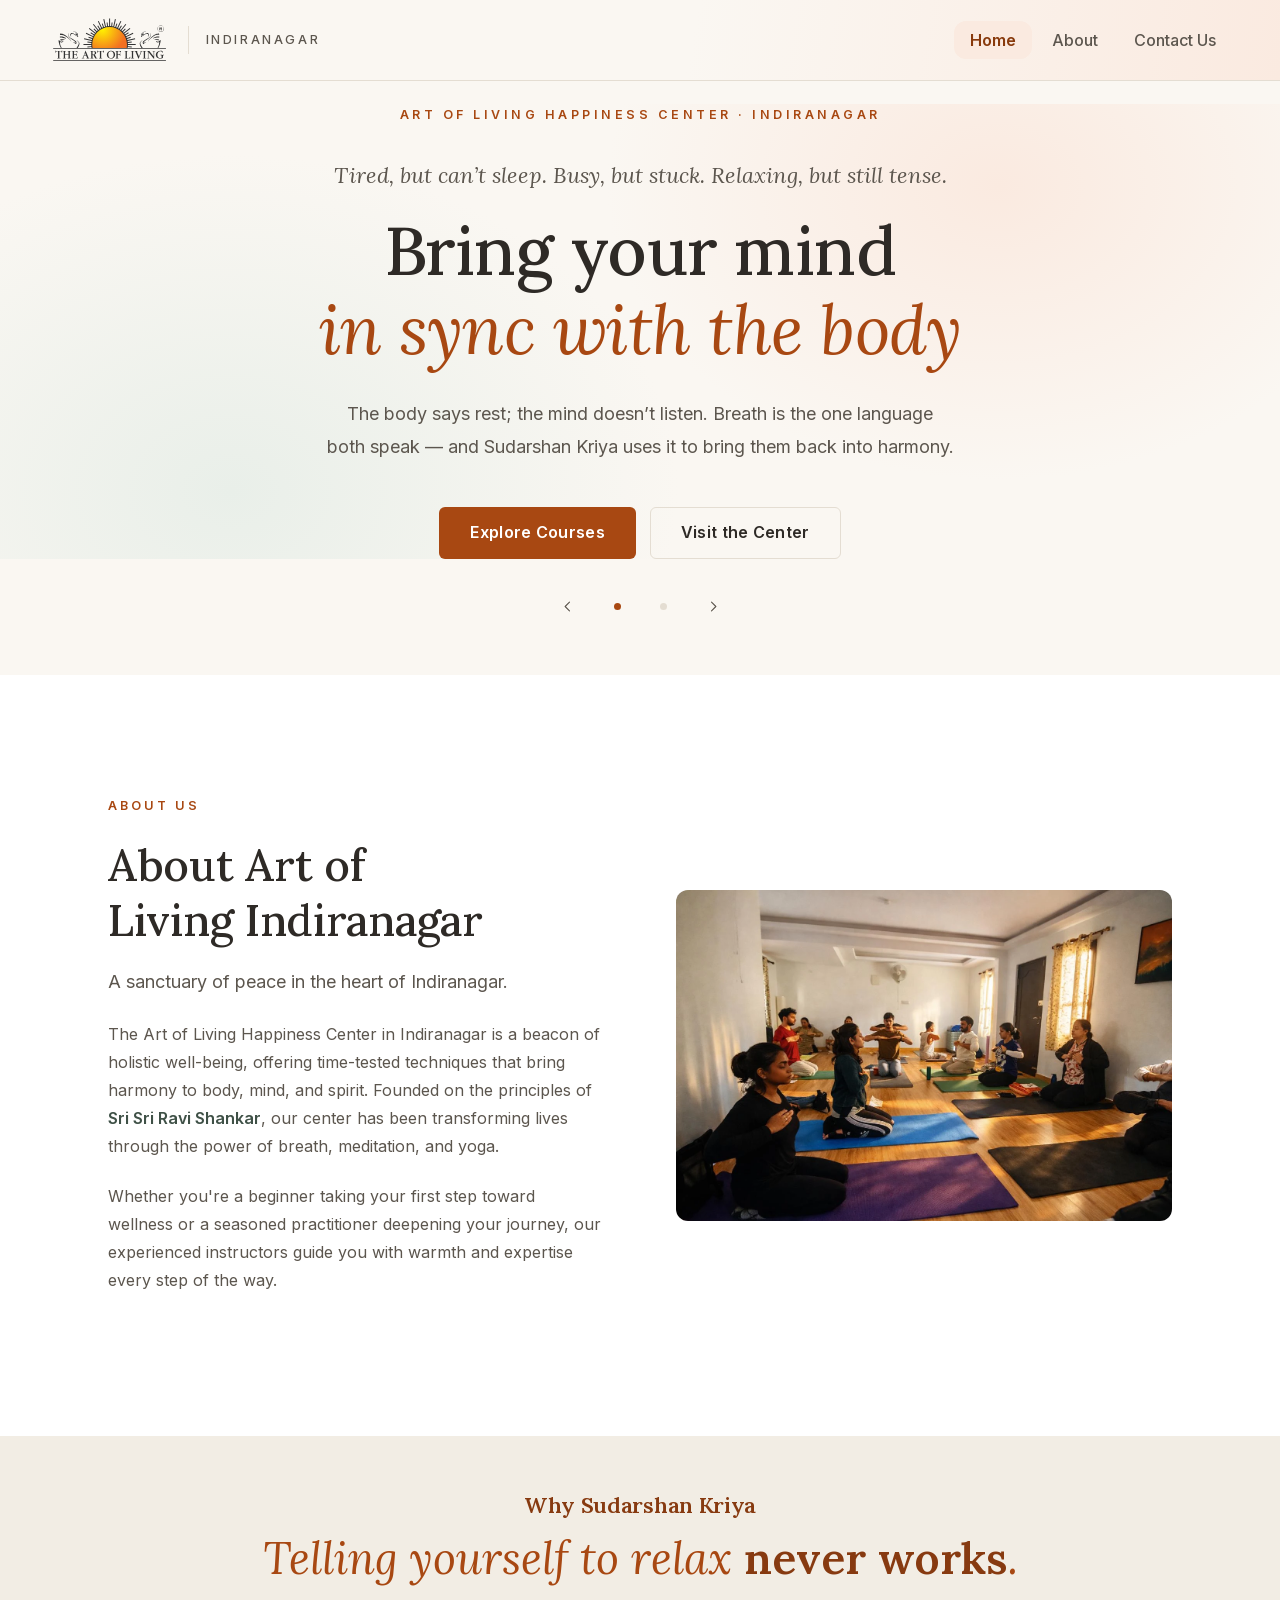
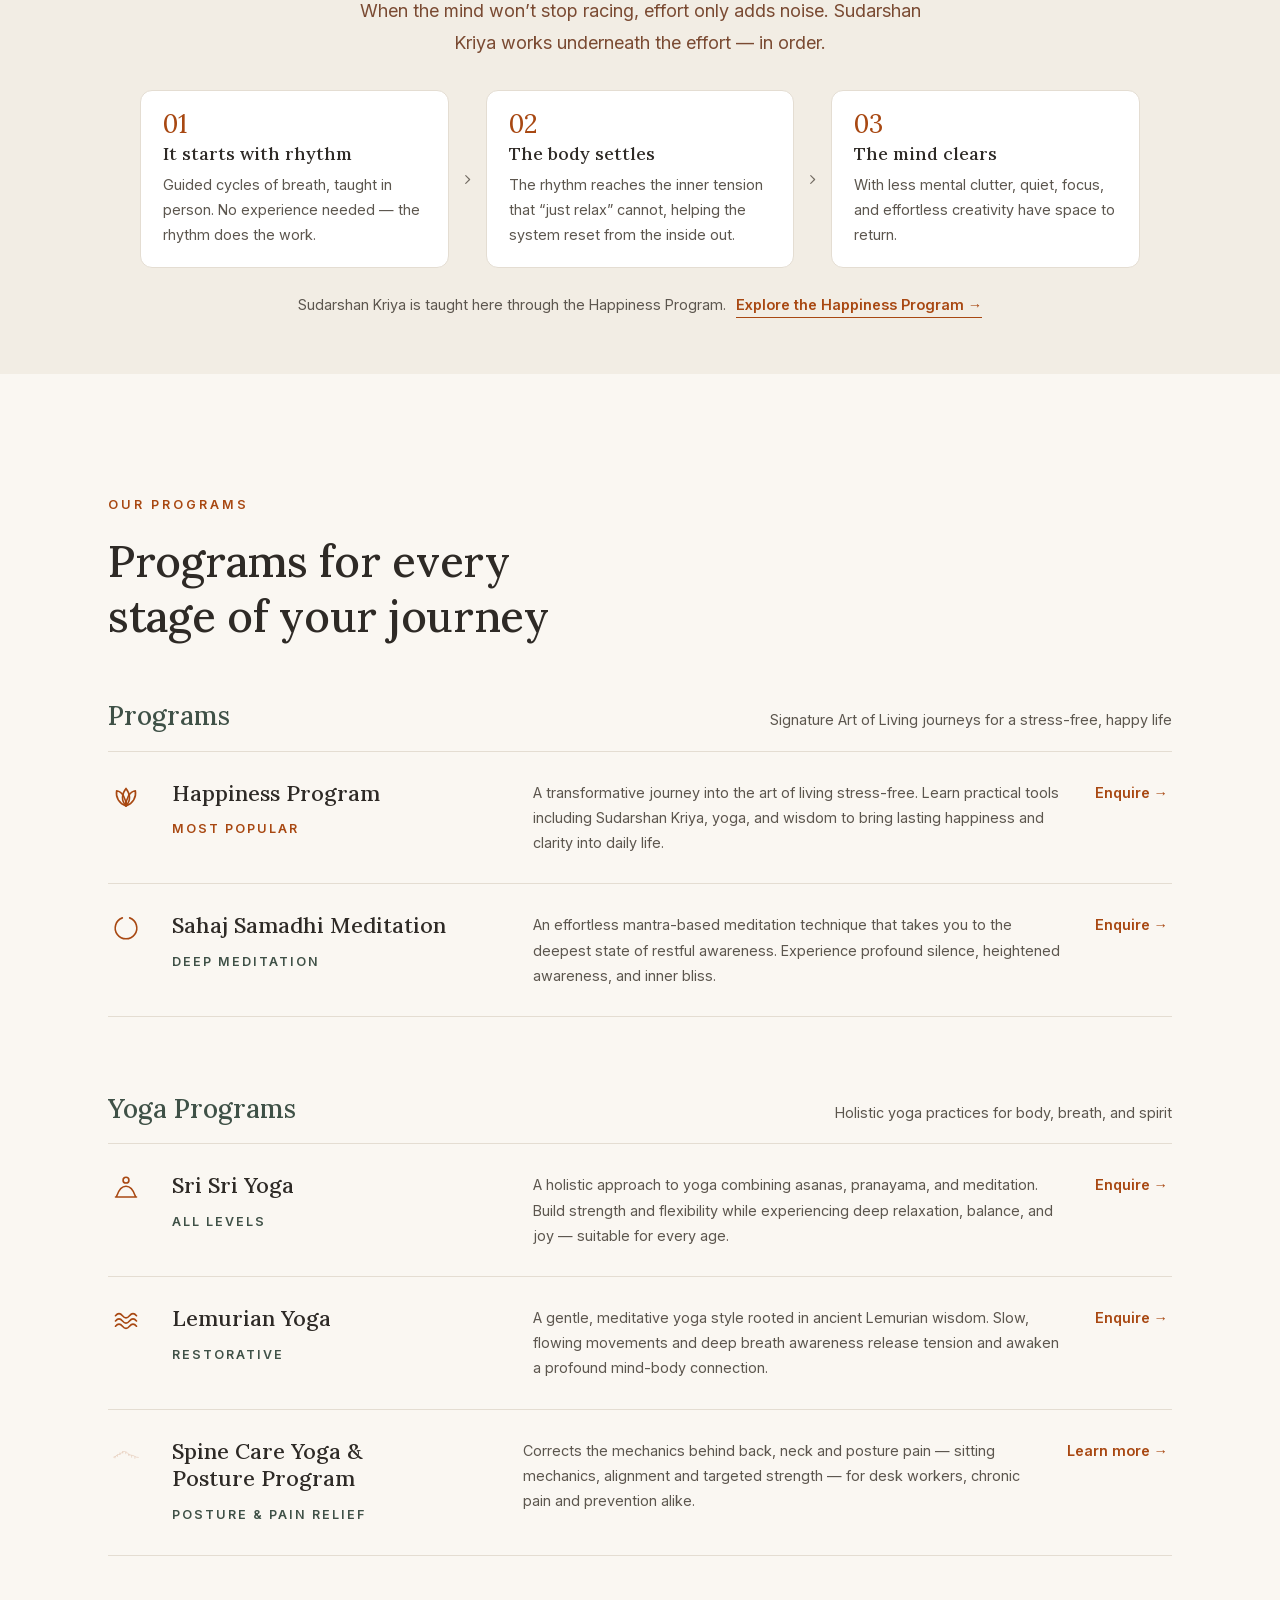
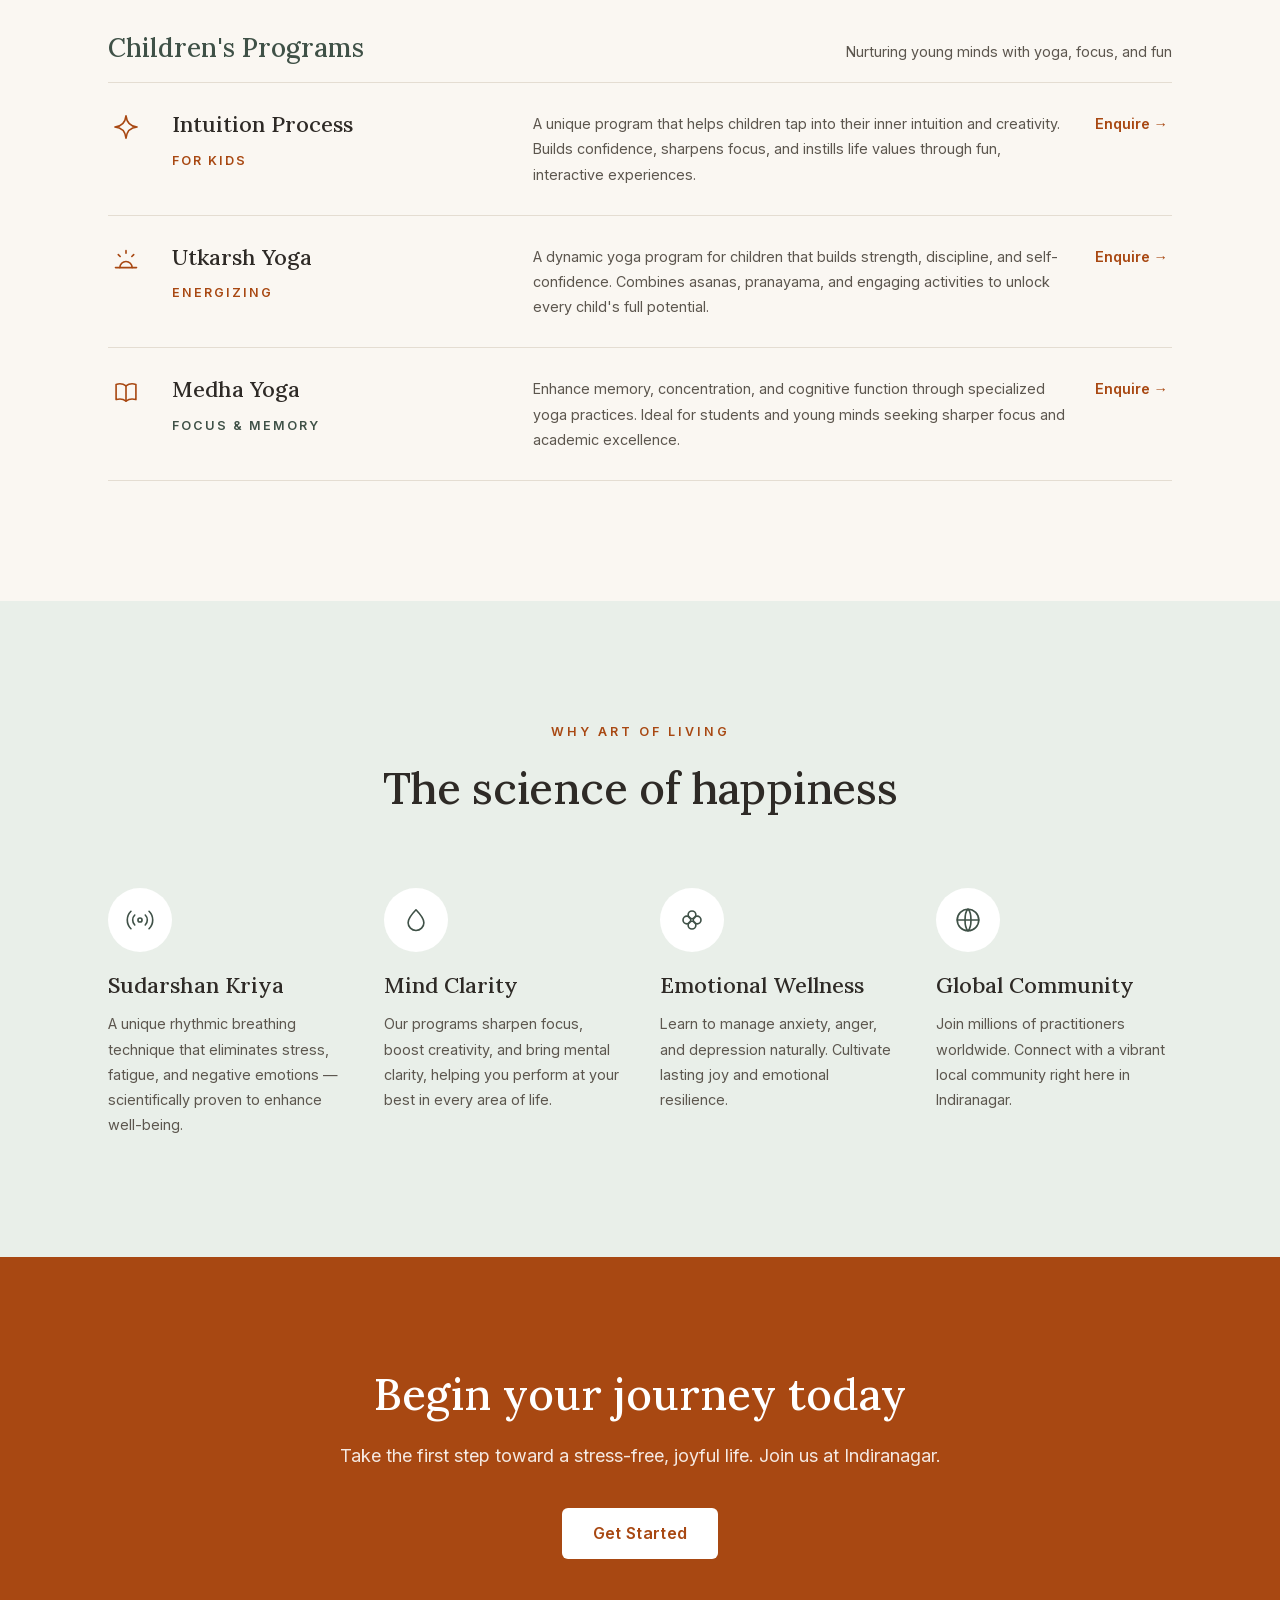
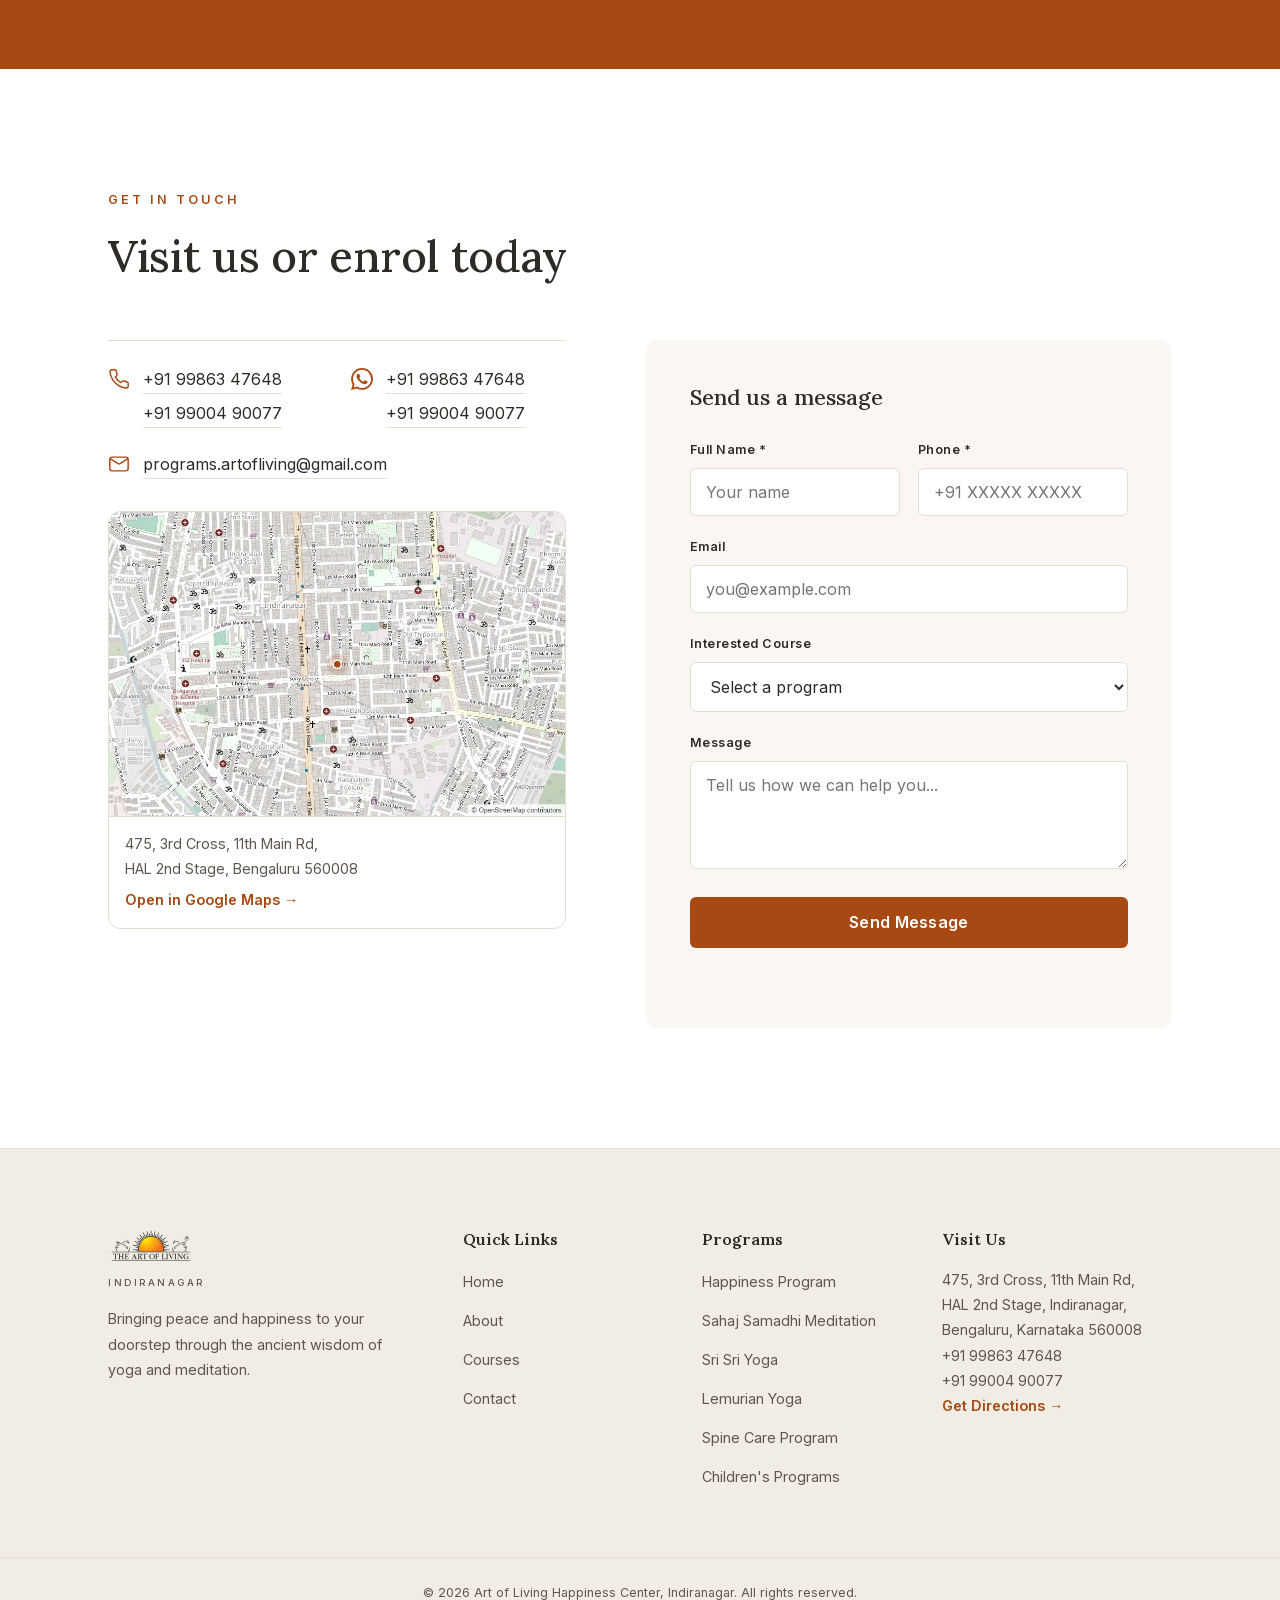
==== commit c435dd7f: "Add a hero carousel and give the contact details icons Carousel: three slides at the top of the home" ====
--- a/index.html
+++ b/index.html
@@ -107,6 +107,17 @@
         <path d="M8.65 10.65 15.35 6.85"/>
         <path d="M8.65 13.35l6.7 3.8"/>
       </symbol>
+      <!-- Contact block: Lucide's phone and mail, in the same open-stroke
+           idiom as the rest of the sprite. i-whatsapp below joins them there;
+           it is the brand mark and stays solid, because that glyph is only
+           recognisable as itself. -->
+      <symbol id="i-phone" viewBox="0 0 24 24">
+        <path d="M22 16.92v3a2 2 0 0 1-2.18 2 19.79 19.79 0 0 1-8.63-3.07 19.5 19.5 0 0 1-6-6A19.79 19.79 0 0 1 2.12 4.18 2 2 0 0 1 4.11 2h3a2 2 0 0 1 2 1.72c.13.96.36 1.9.7 2.81a2 2 0 0 1-.45 2.11L8.09 9.91a16 16 0 0 0 6 6l1.27-1.27a2 2 0 0 1 2.11-.45c.9.34 1.85.57 2.81.7A2 2 0 0 1 22 16.92Z"/>
+      </symbol>
+      <symbol id="i-mail" viewBox="0 0 24 24">
+        <rect x="2" y="4.5" width="20" height="15" rx="2.5"/>
+        <path d="m2.6 6.4 8.37 5.32a2 2 0 0 0 2.06 0L21.4 6.4"/>
+      </symbol>
       <symbol id="i-chevron" viewBox="0 0 24 24">
         <path d="m6.5 9.5 5.5 5.5 5.5-5.5"/>
       </symbol>
@@ -174,19 +185,73 @@
        actions. The hook is italic serif — the visitor's own words, same voice
        as the h1's highlight — so the stack alternates between two type voices,
        not five. -->
-  <section class="hero" id="home">
-    <div class="container hero-content">
-      <p class="hero-subtitle">Art of Living Happiness Center · Indiranagar</p>
-      <p class="hero-hook"><span>Tired, but can&rsquo;t sleep.</span> <span>Busy, but stuck.</span> <span>Relaxing, but still tense.</span></p>
-      <h1 class="hero-title">Bring your mind<br><span class="highlight">in sync with the body</span></h1>
-      <p class="hero-text">The body says rest; the mind doesn&rsquo;t listen. Breath is the one language both speak &mdash; and Sudarshan Kriya uses it to bring them back into harmony.</p>
-      <div class="hero-buttons">
-        <a href="#courses" class="btn btn-primary btn-lg">Explore Courses</a>
-        <a href="#contact" class="btn btn-outline btn-lg">Visit the Center</a>
-      </div>
-      <!-- Real center numbers (years here, students taught, teachers) would
-           be stronger than anything on this page — .hero-stats / .stat /
-           .stat-number in style.css are still waiting for them. -->
+  <!-- Three slides stacked in one grid cell, so the tallest (the hero) sets the
+       height and a change of slide is a cross-fade rather than a reflow. The
+       Kriya and course slides are second presentations of content that still
+       lives further down the page; nothing was moved here. -->
+  <section class="hero-carousel" id="home"
+           aria-roledescription="carousel" aria-label="Highlights">
+    <div class="hc-track" id="hcTrack">
+
+      <!-- Slide 1 — the existing hero, exactly as it was. -->
+      <div class="hc-slide hc-slide-hero is-active" role="group" aria-roledescription="slide"
+           aria-label="1 of 3: Welcome">
+        <div class="hero">
+      <div class="container hero-content">
+        <p class="hero-subtitle">Art of Living Happiness Center · Indiranagar</p>
+        <p class="hero-hook"><span>Tired, but can&rsquo;t sleep.</span> <span>Busy, but stuck.</span> <span>Relaxing, but still tense.</span></p>
+        <h1 class="hero-title">Bring your mind<br><span class="highlight">in sync with the body</span></h1>
+        <p class="hero-text">The body says rest; the mind doesn&rsquo;t listen. Breath is the one language both speak &mdash; and Sudarshan Kriya uses it to bring them back into harmony.</p>
+        <div class="hero-buttons">
+          <a href="#courses" class="btn btn-primary btn-lg">Explore Courses</a>
+          <a href="#contact" class="btn btn-outline btn-lg">Visit the Center</a>
+        </div>
+        <!-- Real center numbers (years here, students taught, teachers) would
+             be stronger than anything on this page — .hero-stats / .stat /
+             .stat-number in style.css are still waiting for them. -->
+      </div>
+        </div>
+      </div>
+
+      <!-- Slide 2 — Why Sudarshan Kriya, in its own established type. Set as
+           <p>, not <h2>: the real heading is on the section further down and
+           the outline shouldn't carry it twice. -->
+      <div class="hc-slide hc-slide-kriya" role="group" aria-roledescription="slide"
+           aria-label="2 of 3: Why Sudarshan Kriya" aria-hidden="true" inert>
+        <div class="container hc-inner hc-inner-centred">
+          <p class="kriya-title">Why Sudarshan Kriya</p>
+          <p class="kriya-claim">Telling yourself to relax <em>never works</em>.</p>
+          <!-- One sentence per line, broken where the thought breaks rather
+               than wherever the column happens to run out. Carousel slide
+               only; the section further down still wraps on its own. -->
+          <p class="kriya-lead">When the mind won&rsquo;t stop racing, effort only adds noise.<br>Sudarshan Kriya works underneath the effort &mdash; in order.</p>
+          <p class="hc-note"><a href="#kriya" class="kriya-cta">See how it works &rarr;</a></p>
+        </div>
+      </div>
+
+      <!-- Slide 3 — the next batch, built in main.js from the same `upcoming`
+           list the Upcoming Programs section renders. Empty until then; if
+           there are no live batches the whole carousel drops to two slides. -->
+      <div class="hc-slide hc-slide-course" role="group" aria-roledescription="slide"
+           aria-label="3 of 3: Next program" aria-hidden="true" inert
+           id="hcCourseSlide" hidden>
+        <!-- The official lockup as a ground, not a stamp: scaled and set off to
+             the right of the copy, never recoloured, redrawn or stretched. -->
+        <img class="hc-watermark" src="img/aol-logo.svg" alt="" aria-hidden="true"
+             width="273" height="107">
+        <div class="container hc-inner" id="hcCourse"></div>
+      </div>
+
+    </div>
+
+    <div class="hc-controls">
+      <button type="button" class="hc-arrow" id="hcPrev" aria-label="Previous slide">
+        <svg class="icon" aria-hidden="true"><use href="#i-chevron"/></svg>
+      </button>
+      <div class="slider-dots" id="hcDots"></div>
+      <button type="button" class="hc-arrow hc-arrow-next" id="hcNext" aria-label="Next slide">
+        <svg class="icon" aria-hidden="true"><use href="#i-chevron"/></svg>
+      </button>
     </div>
   </section>
 
@@ -374,17 +439,39 @@
                pointed at the same Maps pin as the map card two blocks below
                it — three affordances for one link.
                What's left is two details and one map. -->
-          <dl class="contact-details">
-            <div>
-              <dt>Phone</dt>
-              <dd><a href="tel:+919986347648">+91 99863 47648</a></dd>
-              <dd><a href="tel:+919900490077">+91 99004 90077</a></dd>
-            </div>
-            <div>
-              <dt>Email</dt>
-              <dd><a href="mailto:programs.artofliving@gmail.com">programs.artofliving@gmail.com</a></dd>
-            </div>
-          </dl>
+          <!-- Icons carry the category, so the old "PHONE"/"EMAIL" labels are
+               gone from the page but not from the accessibility tree: each
+               block keeps a visually hidden one, and every link says what it
+               does as well as which number, because the phone and WhatsApp
+               columns repeat the same two numbers. -->
+          <ul class="contact-details">
+            <li class="contact-item">
+              <svg class="icon contact-icon" aria-hidden="true"><use href="#i-phone"/></svg>
+              <div class="contact-values">
+                <span class="sr-only">Call us</span>
+                <a href="tel:+919986347648" aria-label="Call +91 99863 47648">+91 99863 47648</a>
+                <a href="tel:+919900490077" aria-label="Call +91 99004 90077">+91 99004 90077</a>
+              </div>
+            </li>
+            <li class="contact-item">
+              <svg class="icon contact-icon icon-solid" aria-hidden="true"><use href="#i-whatsapp"/></svg>
+              <div class="contact-values">
+                <span class="sr-only">Message us on WhatsApp</span>
+                <a href="https://wa.me/919986347648" target="_blank" rel="noopener"
+                   aria-label="Message +91 99863 47648 on WhatsApp">+91 99863 47648</a>
+                <a href="https://wa.me/919900490077" target="_blank" rel="noopener"
+                   aria-label="Message +91 99004 90077 on WhatsApp">+91 99004 90077</a>
+              </div>
+            </li>
+            <li class="contact-item contact-item-wide">
+              <svg class="icon contact-icon" aria-hidden="true"><use href="#i-mail"/></svg>
+              <div class="contact-values">
+                <span class="sr-only">Email us</span>
+                <a href="mailto:programs.artofliving@gmail.com"
+                   aria-label="Email programs.artofliving@gmail.com">programs.artofliving@gmail.com</a>
+              </div>
+            </li>
+          </ul>
           <!-- Static image, not a Google Maps iframe: an embed ships ~300KB and
                sets Google cookies for every visitor before anyone asks for a
                map. This is a 136KB picture stitched from OpenStreetMap tiles,
--- a/css/style.css
+++ b/css/style.css
@@ -360,26 +360,260 @@
 .hamburger.open span:nth-child(2) { opacity: 0; }
 .hamburger.open span:nth-child(3) { transform: rotate(-45deg) translate(4.5px, -4.5px); }
 
+/* ---- Hero carousel ----
+   One component, three variations. A single min-height on the slide shell
+   sets the size for all three — the tallest no longer dictates it and the
+   shortest no longer floats in a field of nothing. Everything inside is
+   centred vertically in that shell, so the rhythm holds whichever slide is
+   showing and whatever the viewport.
+
+   Type inside is carousel-scoped rather than per slide: one eyebrow size, one
+   heading size, one body size, one CTA, one set of gaps. Slide 1 keeps the
+   page's <h1> at display size — it is the landing headline and shrinking it
+   to match the other two would flatten the page — but shares everything else.
+   ---- */
+.hero-carousel {
+  position: relative;
+  overflow: hidden;
+  /* 104px clears the 81px fixed header with air to spare. */
+  padding: 104px 0 46px;
+  /* The shared scale. Change these four and all three slides follow. */
+  --hc-eyebrow: var(--fs-xs);
+  --hc-title: clamp(2rem, 4.2vw, 2.75rem);
+  --hc-body: var(--fs-md);
+  --hc-gap: 16px;
+}
+/* ---- One ground per slide ----
+   Three washes of the same two accent tints, in a sequence: the hero's warm
+   and cool corners, then the cool one alone for the quiet argument, then the
+   warm one alone where there is something to act on. Nothing new in the
+   palette — only which of the two existing tints leads.
+
+   They ride the slides' own opacity, so the ground cross-fades with the copy
+   rather than switching under it. Sand behind them all is what the blend
+   happens over mid-transition. */
+.hero-carousel { background: var(--sand); }
+/* ::before, not ::after: a pseudo-element paints in DOM order among the
+   children, and as ::after the ground covered the logo sitting in front of
+   it. As ::before it goes down first, the logo next, the copy last. */
+.hc-slide-hero::before,
+.hc-slide-kriya::before,
+.hc-slide-course::before {
+  content: '';
+  position: absolute;
+  inset: 0;
+  z-index: 0;
+  pointer-events: none;
+}
+/* Slide 1 — unchanged: the hero's two corners, exactly as they were. */
+.hc-slide-hero::before {
+  background:
+    radial-gradient(560px 420px at 78% 18%, var(--clay-tint), transparent 70%),
+    radial-gradient(640px 480px at 18% 85%, var(--sage-tint), transparent 70%);
+}
+/* Slide 2 — the sage side on its own. The calmest ground of the three, which
+   is the right one for the slide that argues for stillness. */
+.hc-slide-kriya::before {
+  background:
+    radial-gradient(760px 520px at 50% 108%, var(--sage-tint), transparent 72%),
+    linear-gradient(180deg, var(--sand) 0%, #EFF3EE 100%);
+}
+/* Slide 3 — the warm side, a shade deeper. Something to do, so the ground
+   leans in. */
+.hc-slide-course::before {
+  background:
+    radial-gradient(720px 520px at 82% 24%, var(--clay-tint), transparent 74%),
+    linear-gradient(180deg, var(--sand) 0%, var(--sand-deep) 100%);
+}
+.hc-track { display: grid; position: relative; z-index: 1; }
+.hc-slide {
+  position: relative;
+  grid-area: 1 / 1;
+  display: grid;
+  align-content: center;
+  min-height: clamp(360px, 42vh, 440px);
+  opacity: 0;
+  visibility: hidden;
+  transition: opacity 500ms ease, visibility 0s linear 500ms;
+}
+.hc-slide.is-active {
+  opacity: 1;
+  visibility: visible;
+  transition: opacity 500ms ease, visibility 0s;
+}
+.hc-slide[hidden] { display: none; }
+/* Positioned, so the copy paints above the watermark and the bloom — both are
+   absolutely positioned and would otherwise sit on top of static content. */
+.hc-inner { position: relative; z-index: 1; width: 100%; max-width: 940px; }
+.hc-inner-centred { max-width: 820px; text-align: center; }
+
+/* Slide 1: the hero keeps its content and type, and gives up only the padding
+   and the wash, both of which the shell now provides. */
+.hc-slide .hero { padding: 0; overflow: visible; }
+
+/* Slide 2 watermark and the bloom that keeps the copy off it. */
+/* Centred, and deliberately wider than the copy box, so a good part of the
+   emblem falls outside the text columns and reads at full strength there.
+   Under the copy it is softened by the veil below — the two together are what
+   let it sit at 20% instead of the 8% a flat wash would force.
+
+   What this can be set to is decided by the veil, not by taste: over the
+   lockup's dark wordmark with no veil, the clay eyebrow and the clay
+   "explore" link fall to 3.5:1 and even the body text to 4.4:1, all under AA.
+   With the veil, 28% measures 4.73:1 at the tightest pair. Raise it further
+   and re-measure the eyebrow and the explore link — they break first. */
+.hc-watermark {
+  position: absolute;
+  z-index: 0;
+  top: 50%;
+  left: 50%;
+  width: min(1080px, 92%);
+  height: auto;
+  transform: translate(-50%, -50%);
+  opacity: 0.28;
+  pointer-events: none;
+  user-select: none;
+}
+/* Painted after the logo and before .hc-inner — the reason the ground is a
+   ::before and this is an ::after. Shaped to the copy box rather than the
+   slide, so it lifts the ground exactly where the words are and leaves the
+   emblem alone everywhere else. Same sand the slide's gradient is built from,
+   so it reads as ground rather than as a panel. */
+.hc-slide-course::after {
+  content: '';
+  position: absolute;
+  inset: 0;
+  z-index: 0;
+  pointer-events: none;
+  /* Sized and centred on the copy box, not the slide: the eyebrow sits near
+     its top edge and the "explore" link near its bottom, and both are clay on
+     a light ground, which is the tightest pair here. */
+  background: radial-gradient(880px 330px at 50% 49%,
+    rgba(249, 246, 240, 0.95) 0%,
+    rgba(249, 246, 240, 0.9) 46%,
+    rgba(249, 246, 240, 0.42) 76%,
+    rgba(249, 246, 240, 0) 100%);
+}
+
+/* ---- The shared scale, used by slides 2 and 3 ---- */
+.hc-eyebrow,
+.hc-inner .section-tag {
+  font-size: var(--hc-eyebrow);
+  font-weight: 600;
+  letter-spacing: 3px;
+  text-transform: uppercase;
+  color: var(--clay);
+  margin-bottom: var(--hc-gap);
+}
+.hc-title {
+  font-family: var(--font-heading);
+  font-size: var(--hc-title);
+  font-weight: 500;
+  line-height: 1.2;
+  letter-spacing: -0.3px;
+  color: var(--ink);
+  margin-bottom: var(--hc-gap);
+}
+.hc-body {
+  font-size: var(--hc-body);
+  color: var(--ink-soft);
+  max-width: 46ch;
+  margin-bottom: 26px;
+}
+/* Filled button first, text link after it — one obviously the action and the
+   other obviously the way out to the rest. They sit on a line together while
+   there is room and stack when there isn't. */
+.hc-cta {
+  margin-top: 0;
+  display: flex;
+  align-items: center;
+  flex-wrap: wrap;
+  gap: 14px 22px;
+}
+.hc-secondary {
+  font-size: var(--fs-sm);
+  font-weight: 600;
+  color: var(--clay);
+  border-bottom: 1px solid var(--line);
+  transition: var(--transition);
+}
+.hc-secondary:hover { color: var(--clay-hover); border-bottom-color: var(--clay); }
+/* Slide 2's own heading pair keeps the Kriya treatment, on the shared rhythm. */
+.hc-inner .kriya-title { margin-bottom: var(--hc-gap); }
+.hc-inner .kriya-claim { font-size: var(--hc-title); margin-bottom: var(--hc-gap); }
+/* max-width: 52ch comes from the shared .kriya-lead rule, and a narrower box
+   with no auto margins sits left, not centred — which left this one line 87px
+   off from everything above and below it. */
+.hc-inner .kriya-lead { font-size: var(--hc-body); margin-inline: auto; }
+.hc-note { margin-top: 26px; }
+/* Carousel CTAs keep their own width on every screen. .btn-register goes
+   full-bleed inside a stacked batch card, which is right there and wrong
+   here — slide 1's buttons sit inline, so these do too. */
+.hc-note .btn-register,
+.hc-cta .btn-register { width: auto; }
+
+/* Slide 3: pitch left, facts right behind a hairline. Source order is
+   eyebrow, title, facts, description, CTA — the reading order it keeps when
+   the columns collapse on a phone. */
+.hc-course {
+  display: grid;
+  grid-template-columns: minmax(0, 1fr) minmax(0, 0.8fr);
+  /* Declared, not implicit: `grid-row: 1 / -1` on the facts counts to the end
+     of the EXPLICIT grid, so without these four rows it resolved to row 1
+     alone and the facts' height pushed the title down the page. */
+  grid-template-rows: repeat(4, min-content);
+  column-gap: 54px;
+  text-align: left;
+}
+.hc-course > :not(.hc-facts) { grid-column: 1; }
+.hc-facts {
+  grid-column: 2;
+  grid-row: 1 / -1;
+  align-self: center;
+  display: flex;
+  flex-direction: column;
+  gap: 15px;
+  padding-left: 34px;
+  border-left: 1px solid var(--line);
+}
+
+/* Controls in flow, under the slide: absolute they had to be kept clear of
+   the copy, and the padding that took is exactly what this pass removes. */
+.hc-controls {
+  position: relative;
+  z-index: 1;
+  margin-top: 26px;
+  display: flex;
+  align-items: center;
+  justify-content: center;
+  gap: 6px;
+}
+.hc-controls .slider-dots { margin-top: 0; }
+.hc-arrow {
+  display: grid;
+  place-items: center;
+  width: 44px; height: 44px;
+  font-size: 19px;
+  color: var(--ink-soft);
+  background: none;
+  border: none;
+  border-radius: 50%;
+  cursor: pointer;
+  transition: var(--transition);
+}
+.hc-arrow:hover { color: var(--clay); background: var(--clay-tint); }
+.hc-arrow .icon { transform: rotate(90deg); }
+.hc-arrow-next .icon { transform: rotate(-90deg); }
+
 /* ---- Hero ----
    No forced 100svh, no dark slab, no scroll-hint mouse. The height comes
    from the content plus generous padding, which also removes the old
    `100vh`-past-the-mobile-chrome bug by deletion rather than by patch. */
+/* Padding and the accent wash both live on .hero-carousel now, so the three
+   slides share one ground and one set of margins. */
 .hero {
   position: relative;
-  padding: 200px 0 140px;
   text-align: center;
-  overflow: hidden;
-}
-/* A still wash of the two accent tints — warmth without a photo and without
-   motion. Fixed pixel radii, not %, so ultrawide screens don't smear it. */
-.hero::before {
-  content: '';
-  position: absolute;
-  inset: 0;
-  background:
-    radial-gradient(560px 420px at 78% 18%, var(--clay-tint), transparent 70%),
-    radial-gradient(640px 480px at 18% 85%, var(--sage-tint), transparent 70%);
-  pointer-events: none;
 }
 .hero-content { position: relative; z-index: 1; max-width: 760px; margin: 0 auto; }
 /* The visitor's own words, in the same italic serif voice as the h1's
@@ -1223,33 +1457,60 @@
 }
 /* Two details side by side under a single rule. The old version stacked them
    as full-width rows, which meant three horizontal rules for two facts. */
+/* Three ways to reach the centre. Two columns rather than three across: this
+   sits in the narrower half of the contact grid, and the email is longer than
+   a phone number and a gap put together, so it takes a row of its own. */
 .contact-details {
   display: grid;
-  /* max-content, not auto: with `auto` the track collapsed under pressure from
-     the long email beside it and broke "+91 99863 47648" across two lines,
-     underline and all. */
-  grid-template-columns: max-content 1fr;
-  gap: 12px 48px;
+  grid-template-columns: repeat(2, minmax(0, 1fr));
+  gap: 22px 28px;
   border-top: 1px solid var(--line);
   padding-top: 24px;
   margin-bottom: 32px;
 }
-.contact-details dt {
-  font-size: var(--fs-xs);
-  font-weight: 600;
-  letter-spacing: 2px;
-  text-transform: uppercase;
+.contact-item {
+  display: flex;
+  align-items: flex-start;
+  gap: 13px;
+  min-width: 0;
+}
+.contact-item-wide { grid-column: 1 / -1; }
+/* The icons carry the category the "PHONE"/"EMAIL" labels used to, so they
+   take the clay those labels had. 22px, and nudged down to sit on the first
+   line's centre rather than its top. */
+.contact-icon {
+  flex-shrink: 0;
+  font-size: 22px;
+  margin-top: 3px;
   color: var(--clay);
-  margin-bottom: 5px;
-}
-/* Values in ink, not clay. Clay labels plus clay values put the accent colour
-   on every line of the column; the hairline carries the "this is a link" job. */
-.contact-details a {
+  stroke-width: 1.6;
+}
+/* The one solid glyph among them keeps the same box as the outlines. Sizing it
+   down to even out its weight moved its text column a pixel left of the other
+   two, and three contact lines that nearly line up look worse than one mark
+   that is slightly heavier. */
+
+.contact-values {
+  display: flex;
+  flex-direction: column;
+  align-items: flex-start;
+  gap: 5px;
+  min-width: 0;
+}
+/* Values in ink, not clay. Clay icons plus clay values would put the accent
+   colour on every line of the column; the hairline carries the "this is a
+   link" job. align-items above keeps that hairline the width of the text
+   rather than the whole column. */
+.contact-values a {
+  max-width: 100%;
   color: var(--ink);
   border-bottom: 1px solid var(--line);
   transition: var(--transition);
 }
-.contact-details a:hover { color: var(--clay); border-bottom-color: var(--clay); }
+.contact-values a:hover { color: var(--clay); border-bottom-color: var(--clay); }
+/* The icon answers to its own links, so a hover anywhere in the block reads as
+   one thing rather than two. */
+.contact-item:hover .contact-icon { color: var(--clay-hover); }
 /* 3:2, matching the About photograph, so the page's two images agree. */
 .contact-map {
   display: block;
@@ -1422,7 +1683,7 @@
   .about-media { order: -1; }
   .contact-grid { grid-template-columns: 1fr; gap: 56px; }
   .footer-grid { grid-template-columns: 1fr 1fr; gap: 40px; }
-  .hero { padding: 160px 0 110px; }
+  .hero-carousel { padding: 92px 0 40px; }
   /* Description drops under the title rather than beside it, staying aligned
      to the text column so the icon keeps its own gutter. Four columns get
      cramped below this width. */
@@ -1481,7 +1742,30 @@
   }
   .nav-container { gap: 14px; }
   .footer-grid { grid-template-columns: 1fr; gap: 36px; }
-  .hero { padding: 130px 0 80px; }
+  .hero-carousel { padding: 84px 0 34px; }
+  /* Slide 3's two columns become one, in source order: eyebrow, title, facts,
+     description, CTA. The hairline turns into a rule above the facts. */
+  .hc-course { grid-template-columns: 1fr; row-gap: 0; }
+  .hc-course > * { grid-column: 1; }
+  .hc-facts {
+    grid-row: auto;
+    padding: 16px 0 0;
+    margin-bottom: 22px;
+    border-left: none;
+    border-top: 1px solid var(--line);
+  }
+  /* Still centred; smaller, but still wider than the stacked copy so the
+     emblem's edges stay clear of it. */
+  .hc-watermark { width: min(620px, 118%); }
+  .hc-slide-course::after {
+    background: radial-gradient(330px 340px at 50% 50%,
+      rgba(249, 246, 240, 0.95) 0%,
+      rgba(249, 246, 240, 0.88) 45%,
+      rgba(249, 246, 240, 0.36) 76%,
+      rgba(249, 246, 240, 0) 100%);
+  }
+  .hc-cta { align-items: flex-start; flex-direction: column; gap: 16px; }
+  .hc-controls { margin-top: 20px; }
   .hero-stats { margin-top: 56px; }
   .stat { padding: 20px 8px; }
   .contact-form { padding: 28px; }
@@ -1526,9 +1810,15 @@
 }
 
 @media (max-width: 640px) {
+  /* Taller shell: the hero's headline and slide 3's stacked facts both need
+     more rows here than they do on a desktop. */
+  .hc-slide { min-height: clamp(420px, 56vh, 520px); }
   .why-grid { grid-template-columns: 1fr; }
-  /* phone + long email side by side overflow this narrow */
-  .contact-details { grid-template-columns: 1fr; gap: 18px; }
+  /* One block per row. The numbers inside a block get more air than on a
+     desktop too — they are two 29px targets a thumb has to hit separately. */
+  .contact-details { grid-template-columns: 1fr; gap: 22px; }
+  .contact-values { gap: 12px; }
+  .contact-icon { font-size: 20px; }
   .course-row { grid-template-columns: 1fr; }
   .course-desc, .course-cta { grid-column: 1; }
   .hero-stats { flex-direction: column; }
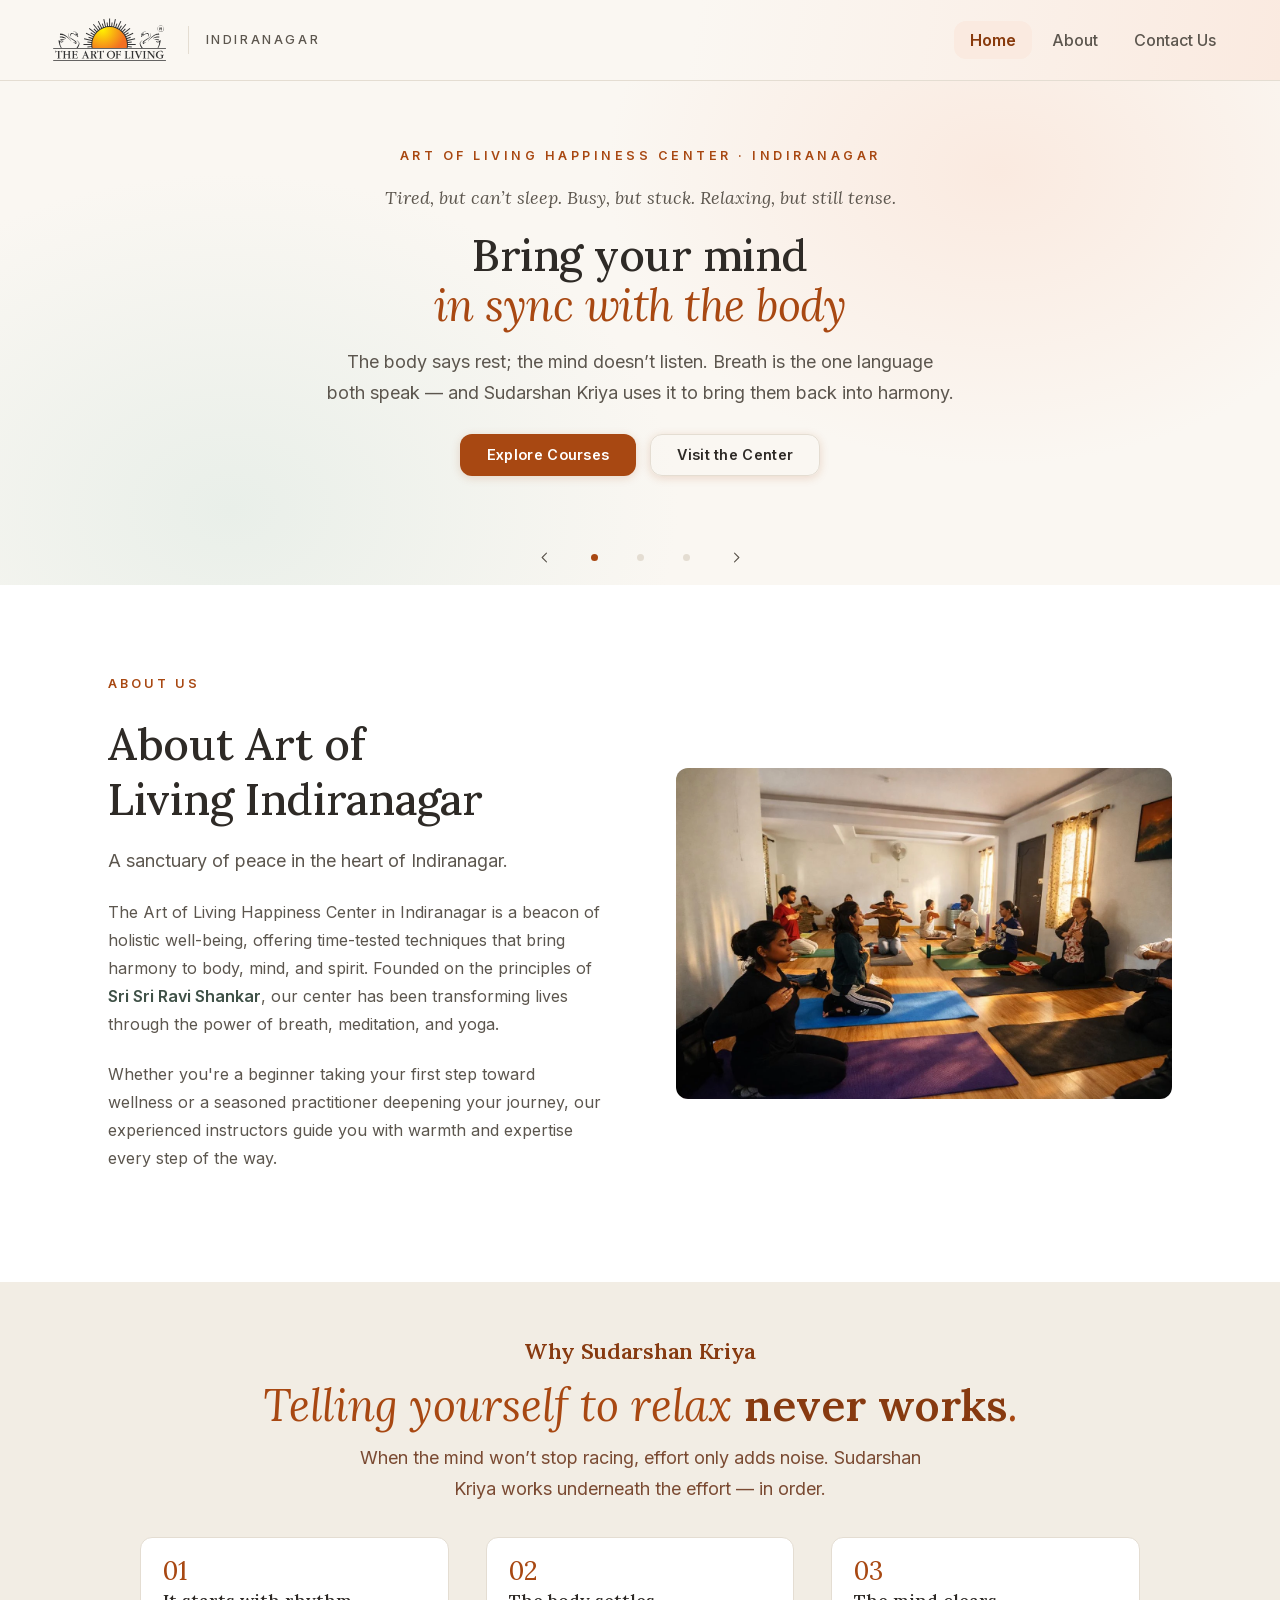
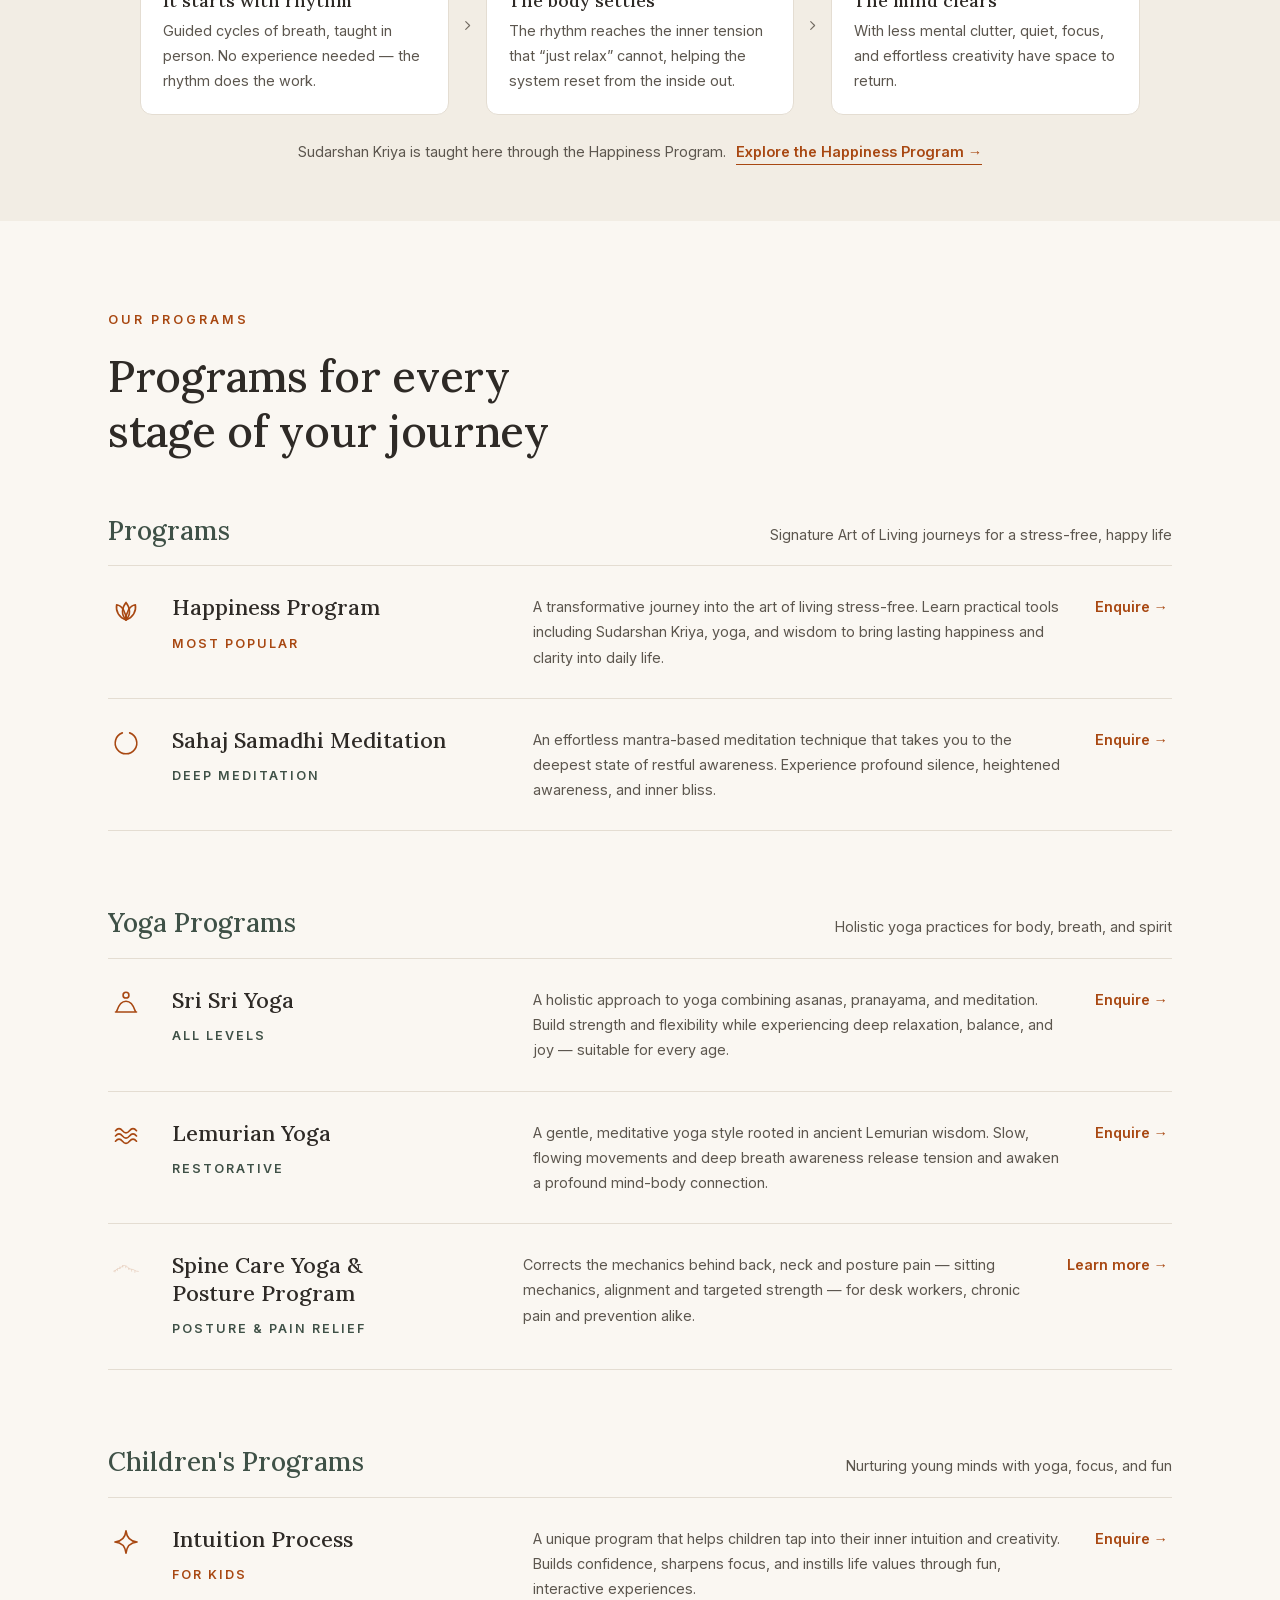
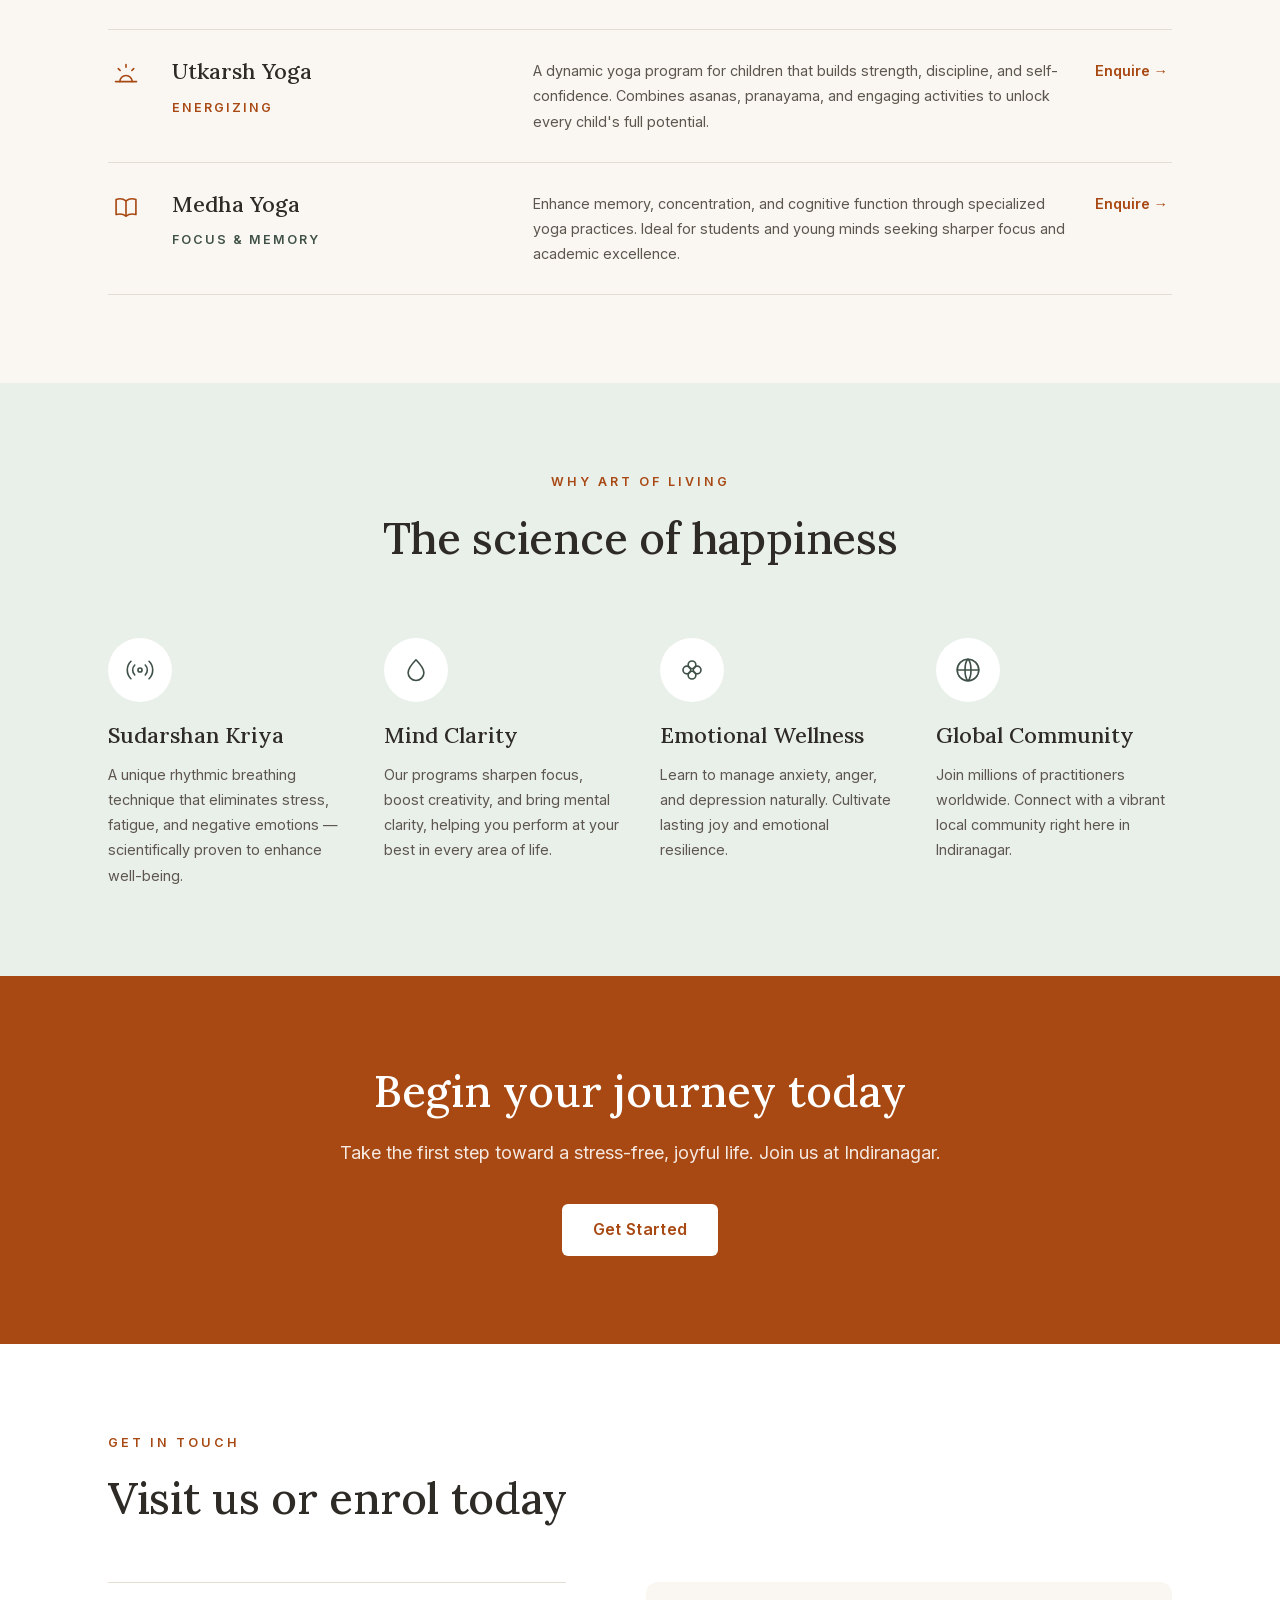
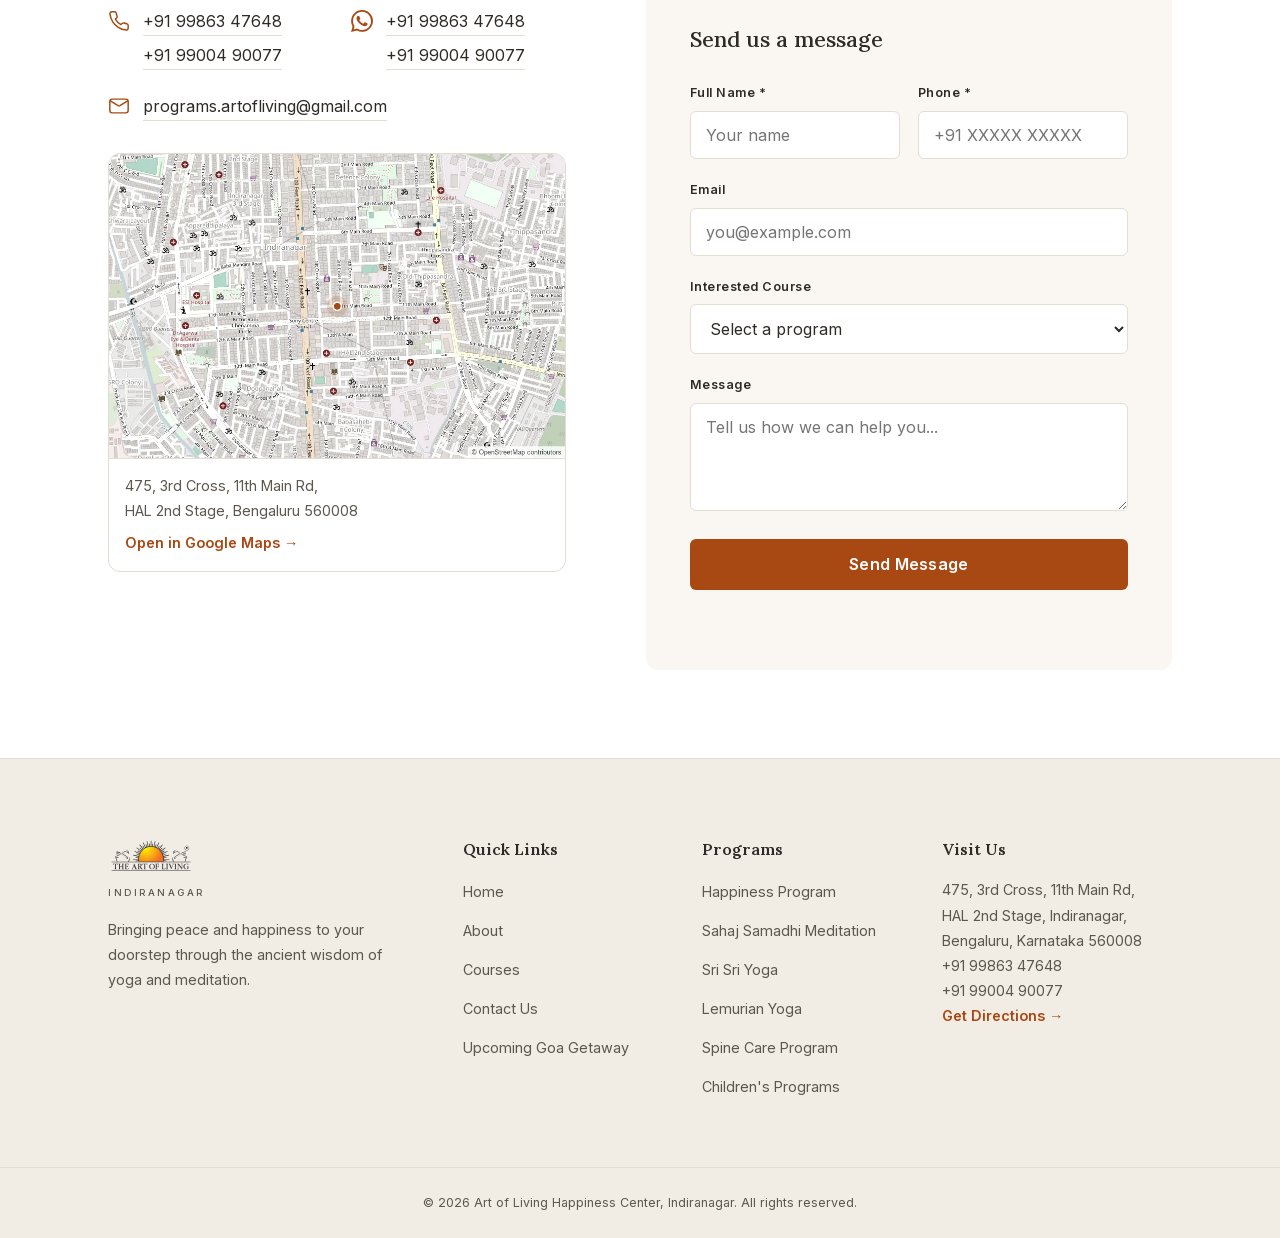
==== commit d67d4214: "Add the Goa getaway page and unify the site shell Adds happiness-getaway.html — an early announcemen" ====
--- a/index.html
+++ b/index.html
@@ -27,6 +27,20 @@
   <link rel="preload" href="fonts/lora-var-italic-latin.woff2" as="font" type="font/woff2" crossorigin>
   <link rel="preload" href="fonts/inter-var-latin.woff2" as="font" type="font/woff2" crossorigin>
   <link rel="stylesheet" href="css/style.css">
+  <!-- Meta Pixel. The one third-party request on the site: it lets Ads
+       Manager count visits from the ads, and js/main.js reports each tap on
+       a Register button as a Lead. Pixel ID 2501268380283972. -->
+  <script>
+    !function(f,b,e,v,n,t,s){if(f.fbq)return;n=f.fbq=function(){n.callMethod?
+    n.callMethod.apply(n,arguments):n.queue.push(arguments)};if(!f._fbq)f._fbq=n;
+    n.push=n;n.loaded=!0;n.version='2.0';n.queue=[];t=b.createElement(e);t.async=!0;
+    t.src=v;s=b.getElementsByTagName(e)[0];s.parentNode.insertBefore(t,s)}(window,
+    document,'script','https://connect.facebook.net/en_US/fbevents.js');
+    fbq('init', '2501268380283972');
+    fbq('track', 'PageView');
+  </script>
+  <noscript><img height="1" width="1" style="display:none"
+    src="https://www.facebook.com/tr?id=2501268380283972&ev=PageView&noscript=1"></noscript>
 </head>
 <body>
 
@@ -195,7 +209,7 @@
 
       <!-- Slide 1 — the existing hero, exactly as it was. -->
       <div class="hc-slide hc-slide-hero is-active" role="group" aria-roledescription="slide"
-           aria-label="1 of 3: Welcome">
+           aria-label="1 of 4: Welcome">
         <div class="hero">
       <div class="container hero-content">
         <p class="hero-subtitle">Art of Living Happiness Center · Indiranagar</p>
@@ -203,8 +217,8 @@
         <h1 class="hero-title">Bring your mind<br><span class="highlight">in sync with the body</span></h1>
         <p class="hero-text">The body says rest; the mind doesn&rsquo;t listen. Breath is the one language both speak &mdash; and Sudarshan Kriya uses it to bring them back into harmony.</p>
         <div class="hero-buttons">
-          <a href="#courses" class="btn btn-primary btn-lg">Explore Courses</a>
-          <a href="#contact" class="btn btn-outline btn-lg">Visit the Center</a>
+          <a href="#courses" class="btn btn-primary btn-register">Explore Courses</a>
+          <a href="#contact" class="btn btn-outline btn-register">Visit the Center</a>
         </div>
         <!-- Real center numbers (years here, students taught, teachers) would
              be stronger than anything on this page — .hero-stats / .stat /
@@ -217,7 +231,7 @@
            <p>, not <h2>: the real heading is on the section further down and
            the outline shouldn't carry it twice. -->
       <div class="hc-slide hc-slide-kriya" role="group" aria-roledescription="slide"
-           aria-label="2 of 3: Why Sudarshan Kriya" aria-hidden="true" inert>
+           aria-label="2 of 4: Why Sudarshan Kriya" aria-hidden="true" inert>
         <div class="container hc-inner hc-inner-centred">
           <p class="kriya-title">Why Sudarshan Kriya</p>
           <p class="kriya-claim">Telling yourself to relax <em>never works</em>.</p>
@@ -233,13 +247,30 @@
            list the Upcoming Programs section renders. Empty until then; if
            there are no live batches the whole carousel drops to two slides. -->
       <div class="hc-slide hc-slide-course" role="group" aria-roledescription="slide"
-           aria-label="3 of 3: Next program" aria-hidden="true" inert
+           aria-label="3 of 4: Next program" aria-hidden="true" inert
            id="hcCourseSlide" hidden>
-        <!-- The official lockup as a ground, not a stamp: scaled and set off to
-             the right of the copy, never recoloured, redrawn or stretched. -->
-        <img class="hc-watermark" src="img/aol-logo.svg" alt="" aria-hidden="true"
-             width="273" height="107">
         <div class="container hc-inner" id="hcCourse"></div>
+      </div>
+
+      <!-- Slide 4 — Goa teaser. An announcement, not a course card: dates to
+           save and a way to ask, nothing to book. The photograph is
+           img/goa-getaway.webp, a band cropped from the original so the sun,
+           the horizon and the sea all survive a wide crop. Copy sits left,
+           over the open water, which leaves the sun and the figures on the
+           right of the frame in the clear. -->
+      <div class="hc-slide hc-slide-goa" role="group" aria-roledescription="slide"
+           aria-label="4 of 4: Happiness Getaway in Goa" aria-hidden="true" inert>
+        <div class="container hc-inner hc-goa">
+          <p class="hc-goa-eyebrow">This Thanksgiving, take a break.</p>
+          <h2 class="hc-goa-title">Happiness Getaway</h2>
+          <p class="hc-goa-where">Goa &middot; 26&ndash;29 November 2026</p>
+          <p class="hc-goa-strands">Happiness Program &middot; Craniosacral Therapy &middot; Nature &middot; Connection</p>
+          <p class="hc-goa-save">Save the dates.</p>
+          <p class="hc-goa-soon">More details coming soon.</p>
+          <p class="hc-cta hc-goa-cta">
+            <a href="#contact" class="btn btn-primary btn-register">Get in Touch</a>
+          </p>
+        </div>
       </div>
 
     </div>
@@ -549,8 +580,9 @@
           <li><a href="#home">Home</a></li>
           <li><a href="#about">About</a></li>
           <li><a href="#courses">Courses</a></li>
-          <li><a href="#upcoming">Upcoming</a></li>
-          <li><a href="#contact">Contact</a></li>
+          <li><a href="#upcoming">Upcoming Programs</a></li>
+          <li><a href="#contact">Contact Us</a></li>
+          <li><a href="happiness-getaway.html">Upcoming Goa Getaway</a></li>
         </ul>
       </div>
       <div class="footer-col">
--- a/css/style.css
+++ b/css/style.css
@@ -88,6 +88,17 @@
   --sun-deep: #D98F22;
 
   /* --- Type --- 6 steps */
+  /* The vertical rhythm between major sections. One number, so no section
+     invents its own gap: two adjacent sections put 2x this between blocks,
+     which is why it is well under the old 120px. Sections that are
+     deliberately tighter than this (.kriya, .gw-exp, .gw-faq's top) keep
+     their own smaller values — this is a ceiling, not a target. */
+  --section-y: 88px;
+
+  /* The fixed header's measured height. Anything that has to start below it
+     reads this rather than hard-coding a number that silently goes stale when
+     the logo size changes. It drops with .nav-logo .logo-mark at 768px. */
+  --nav-h: 81px;
   --font-heading: 'Lora', Georgia, 'Times New Roman', serif;
   --font-body: 'Inter', -apple-system, BlinkMacSystemFont, sans-serif;
   --fs-xs: 0.78rem;
@@ -375,8 +386,7 @@
 .hero-carousel {
   position: relative;
   overflow: hidden;
-  /* 104px clears the 81px fixed header with air to spare. */
-  padding: 104px 0 46px;
+  padding: var(--nav-h) 0 0;
   /* The shared scale. Change these four and all three slides follow. */
   --hc-eyebrow: var(--fs-xs);
   --hc-title: clamp(2rem, 4.2vw, 2.75rem);
@@ -398,7 +408,8 @@
    it. As ::before it goes down first, the logo next, the copy last. */
 .hc-slide-hero::before,
 .hc-slide-kriya::before,
-.hc-slide-course::before {
+.hc-slide-course::before,
+.hc-slide-goa::before {
   content: '';
   position: absolute;
   inset: 0;
@@ -411,19 +422,56 @@
     radial-gradient(560px 420px at 78% 18%, var(--clay-tint), transparent 70%),
     radial-gradient(640px 480px at 18% 85%, var(--sage-tint), transparent 70%);
 }
-/* Slide 2 — the sage side on its own. The calmest ground of the three, which
-   is the right one for the slide that argues for stillness. */
+/* Slide 2 — a warm sweep: deep terracotta in the outer corners, muted peach
+   through the middle distance, warm cream across the centre.
+
+   Every word on this slide is set in the terracotta family (--clay-deep,
+   --clay, --clay-muted), so the ground has to stay light exactly where the
+   copy is. --clay is the lightest of them and needs a background luminance of
+   about 0.76 to hold 4.5:1, which is roughly #F5DFD0 — so anything deeper than
+   a muted peach has to fall outside the copy box. The two terracotta washes
+   are therefore anchored off-canvas at opposite corners and are fully spent
+   before they reach the centre; the linear layer underneath is what the text
+   actually sits on. Percentage positions, so the sweep keeps its proportions
+   at any width. Re-measure if you deepen or re-aim any of the three. */
 .hc-slide-kriya::before {
   background:
-    radial-gradient(760px 520px at 50% 108%, var(--sage-tint), transparent 72%),
-    linear-gradient(180deg, var(--sand) 0%, #EFF3EE 100%);
+    radial-gradient(90% 130% at -10% 115%,
+      rgba(140, 56, 16, 0.62) 0%,
+      rgba(158, 68, 24, 0.26) 34%,
+      rgba(158, 68, 24, 0) 66%),
+    radial-gradient(80% 120% at 110% -15%,
+      rgba(168, 72, 18, 0.34) 0%,
+      rgba(168, 72, 18, 0.12) 36%,
+      rgba(168, 72, 18, 0) 68%),
+    linear-gradient(148deg,
+      #F7E2D0 0%,
+      #FBEFE4 42%,
+      #FDF7F1 72%,
+      var(--sand) 100%);
 }
 /* Slide 3 — the warm side, a shade deeper. Something to do, so the ground
    leans in. */
+/* Slide 3 — the warm side. With the lockup gone there is nothing behind the
+   copy to work around, so this is simply a light warm ground: a peach glow off
+   the top right, a soft sand settle bottom left, over a cream base. Every
+   layer stays light on purpose — the copy is dark ink and clay, and the whole
+   point of dropping the emblem was to stop trading text contrast for a
+   decorative mark. Percentages, so the sweep holds its proportions. */
 .hc-slide-course::before {
   background:
-    radial-gradient(720px 520px at 82% 24%, var(--clay-tint), transparent 74%),
-    linear-gradient(180deg, var(--sand) 0%, var(--sand-deep) 100%);
+    radial-gradient(70% 116% at 88% 8%,
+      rgba(250, 221, 197, 0.62) 0%,
+      rgba(250, 226, 205, 0.28) 46%,
+      rgba(250, 226, 205, 0) 74%),
+    radial-gradient(64% 104% at 6% 98%,
+      rgba(240, 233, 221, 0.80) 0%,
+      rgba(242, 237, 228, 0.30) 52%,
+      rgba(242, 237, 228, 0) 78%),
+    linear-gradient(162deg,
+      #FFFDFB 0%,
+      #FDF8F2 46%,
+      #F9F2E9 100%);
 }
 .hc-track { display: grid; position: relative; z-index: 1; }
 .hc-slide {
@@ -431,7 +479,9 @@
   grid-area: 1 / 1;
   display: grid;
   align-content: center;
-  min-height: clamp(360px, 42vh, 440px);
+  min-height: clamp(420px, 56vh, 560px);
+  /* The controls sit over this, so the copy stops short of them. */
+  padding-bottom: 46px;
   opacity: 0;
   visibility: hidden;
   transition: opacity 500ms ease, visibility 0s linear 500ms;
@@ -447,53 +497,130 @@
 .hc-inner { position: relative; z-index: 1; width: 100%; max-width: 940px; }
 .hc-inner-centred { max-width: 820px; text-align: center; }
 
-/* Slide 1: the hero keeps its content and type, and gives up only the padding
-   and the wash, both of which the shell now provides. */
+/* Slide 1: the hero keeps its content, but not its standalone-page type
+   scale. On its own page it is the whole first screen; in the carousel it is
+   one slide of four, and at --fs-display it stood ~230px taller than the
+   others, which set the height for all of them. Here it reads off the same
+   --hc-* scale and rhythm as slides 2-4. */
 .hc-slide .hero { padding: 0; overflow: visible; }
+.hc-slide .hero .hero-subtitle { margin-bottom: var(--hc-gap); }
+.hc-slide .hero .hero-hook { font-size: var(--hc-body); margin-bottom: var(--hc-gap); }
+.hc-slide .hero .hero-title { font-size: var(--hc-title); margin-bottom: var(--hc-gap); }
+.hc-slide .hero .hero-text {
+  font-size: var(--hc-body);
+  line-height: 1.7;
+  margin-bottom: 26px;
+}
+/* Same CTA metrics as slides 3 and 4, and the same escape from the
+   full-bleed .btn-register gets inside a stacked card below 768px. */
+.hc-slide .hero-buttons .btn-register { width: auto; }
 
 /* Slide 2 watermark and the bloom that keeps the copy off it. */
-/* Centred, and deliberately wider than the copy box, so a good part of the
-   emblem falls outside the text columns and reads at full strength there.
-   Under the copy it is softened by the veil below — the two together are what
-   let it sit at 20% instead of the 8% a flat wash would force.
-
-   What this can be set to is decided by the veil, not by taste: over the
-   lockup's dark wordmark with no veil, the clay eyebrow and the clay
-   "explore" link fall to 3.5:1 and even the body text to 4.4:1, all under AA.
-   With the veil, 28% measures 4.73:1 at the tightest pair. Raise it further
-   and re-measure the eyebrow and the explore link — they break first. */
-.hc-watermark {
-  position: absolute;
-  z-index: 0;
-  top: 50%;
-  left: 50%;
-  width: min(1080px, 92%);
-  height: auto;
-  transform: translate(-50%, -50%);
-  opacity: 0.28;
-  pointer-events: none;
-  user-select: none;
-}
-/* Painted after the logo and before .hc-inner — the reason the ground is a
-   ::before and this is an ::after. Shaped to the copy box rather than the
-   slide, so it lifts the ground exactly where the words are and leaves the
-   emblem alone everywhere else. Same sand the slide's gradient is built from,
-   so it reads as ground rather than as a panel. */
-.hc-slide-course::after {
-  content: '';
-  position: absolute;
-  inset: 0;
-  z-index: 0;
-  pointer-events: none;
-  /* Sized and centred on the copy box, not the slide: the eyebrow sits near
-     its top edge and the "explore" link near its bottom, and both are clay on
-     a light ground, which is the tightest pair here. */
-  background: radial-gradient(880px 330px at 50% 49%,
-    rgba(249, 246, 240, 0.95) 0%,
-    rgba(249, 246, 240, 0.9) 46%,
-    rgba(249, 246, 240, 0.42) 76%,
-    rgba(249, 246, 240, 0) 100%);
-}
+/* ---- Slide 4: Goa teaser ----
+   The one slide that reverses the page's dark-on-light, because it is built to
+   sit on a photograph. Same shell, same height, same type tokens and the same
+   CTA as the other three — only the ink flips.
+
+   >> To add the photograph: drop it at img/goa-getaway.webp and set
+   >>   --hc-goa-image: url('../img/goa-getaway.webp');
+   >> on .hc-slide-goa below. That is the whole change. Until then the wash
+   >> underneath stands in for it: warm horizon over deep green, from the
+   >> site's own sage and clay, so the slide reads as intentional rather than
+   >> broken — but it is a stand-in, not the tropical image this wants.
+   ---- */
+.hc-slide-goa {
+  --hc-goa-image: url('../img/goa-getaway.webp');
+}
+.hc-slide-goa::before {
+  background-image:
+    /* Scrim in two parts, shaped to the copy rather than laid over the whole
+       frame — a column down the middle where the words are, and a light wash
+       everywhere else. The photograph stays a photograph at the edges and
+       still guarantees contrast under the text.
+
+       It is sized for the worst case, not for the stand-in below: against a
+       white beach the pair of them composite to about 78% alpha where the
+       copy sits, which holds the smallest text near 8:1. A single top-to-
+       bottom gradient could not do that without flattening the whole image —
+       it left the eyebrow at 1.85:1 over bright sand. */
+    radial-gradient(ellipse 52% 86% at 30% 46%,
+      rgba(22, 16, 11, 0.68) 0%,
+      rgba(22, 16, 11, 0.60) 52%,
+      rgba(22, 16, 11, 0.10) 100%),
+    linear-gradient(180deg,
+      rgba(22, 16, 11, 0.11) 0%,
+      rgba(22, 16, 11, 0.18) 55%,
+      rgba(22, 16, 11, 0.29) 100%),
+    var(--hc-goa-image),
+    /* Stand-in until the photograph lands: a sunrise over water, read top to
+       bottom — night sky, the glow before the sun, the sun's band on the
+       horizon, lit water, then shore. Abstract on purpose; it is holding a
+       place, not pretending to be a photograph. */
+    radial-gradient(620px 300px at 50% 47%, rgba(255, 214, 148, 0.85), transparent 70%),
+    linear-gradient(180deg,
+      #24324B 0%,
+      #4E4A63 20%,
+      #9A6C5C 36%,
+      #C98A55 46%,
+      #A87A5C 56%,
+      #5E5448 74%,
+      #33302A 100%);
+  background-size: cover, cover, cover, cover, cover;
+  background-position: center, center, center, center, center;
+  background-repeat: no-repeat;
+}
+/* Left, not centred: the open water is on that side of the frame, and the sun
+   and the figures are on the other. Keeping the copy off them is the whole
+   reason the band was cropped the way it was. */
+.hc-goa {
+  max-width: 940px;
+  text-align: left;
+}
+.hc-goa > * { color: var(--paper); max-width: 30rem; }
+.hc-goa-eyebrow {
+  font-size: var(--hc-eyebrow);
+  font-weight: 600;
+  letter-spacing: 3px;
+  text-transform: uppercase;
+  color: var(--clay-tint);
+  margin-bottom: var(--hc-gap);
+}
+.hc-goa-title {
+  font-family: var(--font-heading);
+  font-size: var(--hc-title);
+  font-weight: 500;
+  line-height: 1.15;
+  letter-spacing: -0.3px;
+  margin-bottom: 12px;
+}
+/* Second-strongest thing on the slide, after the name. */
+.hc-goa-where {
+  font-family: var(--font-heading);
+  font-size: var(--fs-lg);
+  font-weight: 600;
+  letter-spacing: 1.6px;
+  text-transform: uppercase;
+  margin-bottom: 16px;
+}
+.hc-goa-strands {
+  font-size: var(--fs-sm);
+  color: rgba(255, 255, 255, 0.82);
+  max-width: 30rem;
+  margin: 0 0 22px;
+}
+.hc-goa-save { font-size: var(--fs-md); font-weight: 600; margin-bottom: 4px; }
+.hc-goa-soon {
+  font-family: var(--font-heading);
+  font-style: italic;
+  font-size: var(--fs-sm);
+  color: rgba(255, 255, 255, 0.78);
+  margin-bottom: 24px;
+}
+/* The same button as everywhere else — it carries its own colour, so it reads
+   the same against a photograph as it does against sand. align-items as well
+   as justify-content: the stacked-CTA rule at 768px turns .hc-cta into a
+   left-aligned column for slide 3, and this slide is centred. */
+.hc-goa-cta { justify-content: flex-start; align-items: center; }
 
 /* ---- The shared scale, used by slides 2 and 3 ---- */
 .hc-eyebrow,
@@ -580,9 +707,14 @@
 /* Controls in flow, under the slide: absolute they had to be kept clear of
    the copy, and the padding that took is exactly what this pass removes. */
 .hc-controls {
-  position: relative;
-  z-index: 1;
-  margin-top: 26px;
+  /* Overlaid on the foot of the slide rather than sitting under it. In flow
+     they rendered on the shell's own sand, below every slide's ground, which
+     is what made them read as a separate strip. */
+  position: absolute;
+  left: 0;
+  right: 0;
+  bottom: 6px;
+  z-index: 2;
   display: flex;
   align-items: center;
   justify-content: center;
@@ -602,6 +734,15 @@
   transition: var(--transition);
 }
 .hc-arrow:hover { color: var(--clay); background: var(--clay-tint); }
+/* Slide 4 is the only dark ground in the carousel, and the controls sit on it
+   now that they are overlaid. Light marks there, dark marks everywhere else. */
+.hero-carousel[data-slide="goa"] .hc-arrow { color: rgba(255, 255, 255, 0.92); }
+.hero-carousel[data-slide="goa"] .hc-arrow:hover {
+  color: var(--paper);
+  background: rgba(255, 255, 255, 0.18);
+}
+.hero-carousel[data-slide="goa"] .slider-dot::before { background: rgba(255, 255, 255, 0.55); }
+.hero-carousel[data-slide="goa"] .slider-dot.active::before { background: var(--paper); }
 .hc-arrow .icon { transform: rotate(90deg); }
 .hc-arrow-next .icon { transform: rotate(-90deg); }
 
@@ -614,7 +755,14 @@
 .hero {
   position: relative;
   text-align: center;
-}
+  /* A standalone .hero (spine-care.html) has no carousel wrapper to supply
+     the offset, so it carries the same values itself — otherwise it starts at
+     y=0 and the 81px fixed header sits on top of the eyebrow. The homepage's
+     .hero is nested in .hero-carousel, which already pads it, so that one
+     zeroes this out below. */
+  padding: 104px 0 46px;
+}
+.hero-carousel .hero { padding: 0; }
 .hero-content { position: relative; z-index: 1; max-width: 760px; margin: 0 auto; }
 /* The visitor's own words, in the same italic serif voice as the h1's
    highlight — hook and headline read as one problem/answer unit. */
@@ -703,7 +851,7 @@
 }
 
 /* ---- Sections ---- */
-.section { padding: 120px 0; }
+.section { padding: var(--section-y) 0; }
 .section-header {
   max-width: 620px;
   margin: 0 auto 72px;
@@ -1431,7 +1579,7 @@
    The one saturated moment on the page. Flat colour, no gradient. */
 .cta-banner {
   background: var(--clay);
-  padding: 110px 0;
+  padding: var(--section-y) 0;
   text-align: center;
 }
 .cta-content h2 {
@@ -1659,6 +1807,300 @@
   font-size: var(--fs-xs);
 }
 
+/* ================================================================
+   The Happiness Getaway (happiness-getaway.html)
+   Editorial, not a brochure: two full-bleed photographic bands with
+   everything else set on the page's own sand, so the images carry the
+   mood and the type carries the argument. Every token, button and
+   hairline here is the site's; nothing new was invented for this page.
+   ================================================================ */
+
+/* ---- Hero ----
+   The same photograph as the homepage carousel's fourth slide, on purpose —
+   the carousel is the teaser and this is where it opens out. Taller and far
+   more spacious, so it reads as a page rather than a panel, and the scrim is
+   shaped to the copy exactly as it is there. */
+.gw-hero {
+  position: relative;
+  display: grid;
+  align-content: center;
+  min-height: min(88vh, 760px);
+  padding: 132px 0 84px;
+  overflow: hidden;
+  --gw-hero-image: url('../img/goa-getaway.webp');
+}
+.gw-hero::before {
+  content: '';
+  position: absolute;
+  inset: 0;
+  pointer-events: none;
+  background-image:
+    radial-gradient(ellipse 56% 88% at 28% 50%,
+      rgba(22, 16, 11, 0.74) 0%,
+      rgba(22, 16, 11, 0.66) 52%,
+      rgba(22, 16, 11, 0.12) 100%),
+    linear-gradient(180deg,
+      rgba(22, 16, 11, 0.20) 0%,
+      rgba(22, 16, 11, 0.18) 55%,
+      rgba(22, 16, 11, 0.32) 100%),
+    var(--gw-hero-image);
+  background-size: cover, cover, cover;
+  background-position: center, center, center;
+}
+/* width: 100% because .container carries margin: 0 auto, and an auto margin
+   on a grid item turns off stretch — without this the hero copy shrank to
+   fit its own text and drifted to the middle of the frame, away from the
+   scrim built for it. */
+.gw-hero-inner { position: relative; z-index: 1; width: 100%; }
+.gw-hero-inner > * { color: var(--paper); max-width: 34rem; }
+
+.gw-eyebrow {
+  font-size: var(--fs-xs);
+  font-weight: 600;
+  letter-spacing: 3px;
+  text-transform: uppercase;
+  color: var(--clay-tint);
+  margin-bottom: 18px;
+}
+.gw-title {
+  font-family: var(--font-heading);
+  font-size: clamp(2.5rem, 6vw, 4rem);
+  font-weight: 500;
+  line-height: 1.08;
+  letter-spacing: -0.5px;
+  margin-bottom: 16px;
+}
+.gw-where {
+  font-family: var(--font-heading);
+  font-size: var(--fs-lg);
+  font-weight: 600;
+  letter-spacing: 1.6px;
+  text-transform: uppercase;
+  margin-bottom: 20px;
+}
+.gw-lede {
+  font-family: var(--font-heading);
+  font-style: italic;
+  font-size: var(--fs-xl);
+  line-height: 1.35;
+  margin-bottom: 18px;
+}
+.gw-strands { font-size: var(--fs-sm); color: rgba(255,255,255,0.84); margin-bottom: 6px; }
+.gw-hours { font-size: var(--fs-sm); color: rgba(255,255,255,0.84); margin-bottom: 30px; }
+
+.gw-cta {
+  display: flex;
+  align-items: center;
+  flex-wrap: wrap;
+  gap: 12px 20px;
+  margin-bottom: 34px;
+}
+.gw-cta .btn-register { width: auto; }
+.gw-soon {
+  font-family: var(--font-heading);
+  font-style: italic;
+  font-size: var(--fs-sm);
+  color: rgba(255,255,255,0.8);
+}
+
+/* Organizer line: the lockup small, on its own pale plate so the dark
+   wordmark survives a photograph, with the attribution beside it. */
+/* ---- Shared section furniture ---- */
+.gw-head { max-width: 760px; margin: 0 auto 52px; text-align: center; }
+.gw-h2 {
+  font-family: var(--font-heading);
+  font-size: clamp(1.875rem, 4vw, 2.75rem);
+  font-weight: 500;
+  line-height: 1.2;
+  letter-spacing: -0.3px;
+  color: var(--ink);
+  margin-bottom: 14px;
+}
+
+/* ---- The experience ----
+   One section carrying the whole middle of the page. The sky is the ground
+   for all of it: the heading and proposition sit straight on it, and the four
+   blocks sit on it as a single frosted panel. The wash lifts the photo rather
+   than darkening it, because the type is the page's usual dark ink. */
+.gw-exp {
+  /* Tight enough that the whole section clears a 720px laptop viewport. */
+  padding: 64px 0;
+  text-align: center;
+  background: linear-gradient(180deg, rgba(250,247,242,0.52), rgba(250,247,242,0.66)),
+              url('../img/goa-sky.webp') center / cover no-repeat;
+}
+.gw-exp-head { max-width: 760px; margin: 0 auto 32px; }
+.gw-exp .gw-h2 { margin-bottom: 12px; }
+/* Set in caps, so it needs positive tracking where .gw-h2 has -0.3px, and a
+   step down in size — caps at the full .gw-h2 scale overpowers the section. */
+.gw-caps-h {
+  text-transform: uppercase;
+  letter-spacing: 1.5px;
+  font-size: clamp(1.5rem, 3.4vw, 2.375rem);
+}
+
+/* A rhythm line, not a list: three words, wide tracking, no bullets. */
+.gw-rhythm {
+  margin-bottom: 20px;
+  font-size: var(--fs-xs);
+  font-weight: 600;
+  letter-spacing: 3px;
+  text-transform: uppercase;
+  /* --clay-deep, not --clay: at 13px over the brightest part of the cloud
+     photo --clay measured 4.55:1, a hair over the AA floor. This clears it. */
+  color: var(--clay-deep);
+}
+
+.gw-prop {
+  /* Wide enough that each of the three lines holds on one line at desktop —
+     the <br>s do the breaking, not the wrap. */
+  max-width: 58ch;
+  margin: 0 auto;
+  font-family: var(--font-heading);
+  font-size: var(--fs-lg);
+  line-height: 1.5;
+  color: var(--ink-soft);
+}
+.gw-prop p { margin: 0; }
+/* --clay-deep, like the rhythm line: this sits straight on the photo, where
+   --clay measured 4.39:1 at 22px and missed AA. On the frosted panel below,
+   where the ground is near-opaque, plain --clay is still fine. */
+.gw-prop em { font-style: normal; color: var(--clay-deep); }
+
+/* The four blocks. One frosted panel on the sky, not four cards on a page:
+   a single translucent surface, hairlines between the cells, and the photo
+   reading through it. The dividers are inset borders rather than grid gaps
+   so no sky shows through the middle of the panel. */
+.gw-gains {
+  display: grid;
+  grid-template-columns: repeat(2, 1fr);
+  max-width: 940px;
+  margin: 0 auto;
+  text-align: left;
+  list-style: none;
+  border-radius: var(--r-sm);
+  overflow: hidden;
+  background: rgba(252, 250, 246, 0.82);
+  border: 1px solid rgba(255, 255, 255, 0.55);
+  -webkit-backdrop-filter: blur(14px) saturate(115%);
+  backdrop-filter: blur(14px) saturate(115%);
+}
+/* Without backdrop-filter the panel is just a flat translucent sheet, which
+   over a photo goes muddy — so make it near-opaque instead. */
+@supports not (backdrop-filter: blur(14px)) {
+  .gw-gains { background: rgba(252, 250, 246, 0.95); }
+}
+.gw-gains li { padding: 22px 26px; }
+.gw-gains li:nth-child(odd) { border-right: 1px solid rgba(139, 122, 102, 0.20); }
+.gw-gains li:nth-child(-n+2) { border-bottom: 1px solid rgba(139, 122, 102, 0.20); }
+.gw-gains h3 {
+  font-family: var(--font-heading);
+  font-size: var(--fs-md);
+  font-weight: 500;
+  color: var(--clay);
+  margin-bottom: 5px;
+}
+/* 16px, not the 14.4px the rest of the page uses for secondary copy: this is
+   the one place a visitor actually reads to decide. */
+.gw-gains p { font-size: var(--fs-base); line-height: 1.6; }
+
+/* The one moving thing on this page, and it only ever runs once per element.
+   Visible by default on purpose: the hidden state is armed by page.js and
+   only when it is actually going to animate. No script, a browser without
+   IntersectionObserver, an error earlier in the file, reduced motion — in
+   every one of those the copy is simply there. Never hide content behind a
+   callback that has to fire. */
+.gw-fade.is-armed {
+  opacity: 0;
+  transform: translateY(14px);
+  transition: opacity 620ms ease, transform 620ms ease;
+}
+.gw-fade.is-armed.is-in { opacity: 1; transform: none; }
+@media (prefers-reduced-motion: reduce) {
+  .gw-fade.is-armed { opacity: 1; transform: none; transition: none; }
+}
+
+/* ---- Closing ----
+   A different crop of the same frame: tight on the sun and the water, far
+   wider than the hero band, so the two don't read as the same picture. */
+.gw-close {
+  position: relative;
+  overflow: hidden;
+  padding: var(--section-y) 0;
+}
+.gw-close::before {
+  content: '';
+  position: absolute;
+  inset: 0;
+  pointer-events: none;
+  background-image:
+    radial-gradient(ellipse 62% 86% at 50% 50%,
+      rgba(22, 16, 11, 0.70) 0%,
+      rgba(22, 16, 11, 0.62) 54%,
+      rgba(22, 16, 11, 0.16) 100%),
+    linear-gradient(180deg,
+      rgba(22, 16, 11, 0.16) 0%,
+      rgba(22, 16, 11, 0.22) 100%),
+    url('../img/goa-horizon.webp');
+  background-size: cover, cover, cover;
+  background-position: center, center, center;
+}
+.gw-close-inner {
+  position: relative;
+  z-index: 1;
+  max-width: 720px;
+  text-align: center;
+}
+.gw-close-inner > * { color: var(--paper); }
+.gw-close-copy { font-size: var(--fs-md); color: rgba(255,255,255,0.88); margin-bottom: 36px; }
+.gw-close .gw-cta { justify-content: center; margin-bottom: 0; }
+
+/* ---- FAQ ----
+   <details>/<summary>, so it opens without a line of script and still works
+   if JavaScript never arrives. */
+.gw-faq { background: var(--sand); }
+/* The global .section 120px leaves the FAQ floating away from the closing
+   band. 64px matches the experience section above it. */
+.gw-faq { padding-top: 64px; }
+.gw-faq .gw-head { margin-bottom: 32px; }
+/* A step below the experience heading rather than above it: this one labels a
+   reference section, it is not the page making a statement. */
+.gw-faq .gw-h2 { font-size: clamp(1.5rem, 2.4vw, 1.875rem); }
+.gw-accordion {
+  max-width: 760px;
+  margin: 0 auto;
+  border-top: 1px solid var(--line);
+}
+.gw-q { border-bottom: 1px solid var(--line); }
+.gw-q summary {
+  display: flex;
+  align-items: center;
+  justify-content: space-between;
+  gap: 20px;
+  padding: 19px 4px;
+  font-family: var(--font-heading);
+  font-size: var(--fs-md);
+  font-weight: 500;
+  color: var(--ink);
+  cursor: pointer;
+  list-style: none;
+  transition: var(--transition);
+}
+.gw-q summary::-webkit-details-marker { display: none; }
+.gw-q summary::after {
+  content: '+';
+  font-family: var(--font-body);
+  font-size: 1.4rem;
+  font-weight: 400;
+  line-height: 1;
+  color: var(--clay);
+  flex-shrink: 0;
+}
+.gw-q[open] summary::after { content: '\2013'; }
+.gw-q summary:hover { color: var(--clay); }
+.gw-a { padding: 0 4px 22px; font-size: var(--fs-sm); max-width: 62ch; }
+.gw-a a { color: var(--clay); font-weight: 600; border-bottom: 1px solid currentColor; }
+
 /* ---- Reduced motion ---- */
 @media (prefers-reduced-motion: reduce) {
   html { scroll-behavior: auto; }
@@ -1679,11 +2121,17 @@
    overlapped instead: "INDIRANAGAR" sat underneath "Home", and "Enrol Now"
    broke onto two lines. */
 @media (max-width: 1000px) {
+  :root { --section-y: 72px; }
+  .gw-exp { padding: 56px 0; }
+  .gw-exp-head { margin-bottom: 28px; }
+  .gw-gains li { padding: 20px 22px; }
   .about-grid { grid-template-columns: 1fr; gap: 48px; }
   .about-media { order: -1; }
   .contact-grid { grid-template-columns: 1fr; gap: 56px; }
   .footer-grid { grid-template-columns: 1fr 1fr; gap: 40px; }
-  .hero-carousel { padding: 92px 0 40px; }
+  .hero-carousel { padding: var(--nav-h) 0 0; }
+  .hero { padding: 92px 0 40px; }
+  .hero-carousel .hero { padding: 0; }
   /* Description drops under the title rather than beside it, staying aligned
      to the text column so the icon keeps its own gutter. Four columns get
      cramped below this width. */
@@ -1719,7 +2167,41 @@
 }
 
 @media (max-width: 768px) {
-  .section { padding: 80px 0; }
+  :root { --section-y: 56px; }
+  /* Getaway page, designed for the phone rather than shrunk to it: the hero
+     takes the portrait crop, the three-across grids become one column, and
+     the two photographic bands lose height so the page stays short. */
+  .gw-hero {
+    --gw-hero-image: url('../img/goa-getaway-portrait.webp');
+    min-height: min(84vh, 620px);
+    padding: 112px 0 64px;
+  }
+  .gw-hero::before {
+    background-image:
+      radial-gradient(ellipse 104% 78% at 46% 50%,
+        rgba(22, 16, 11, 0.76) 0%,
+        rgba(22, 16, 11, 0.68) 58%,
+        rgba(22, 16, 11, 0.2) 100%),
+      linear-gradient(180deg,
+        rgba(22, 16, 11, 0.16) 0%,
+        rgba(22, 16, 11, 0.2) 55%,
+        rgba(22, 16, 11, 0.34) 100%),
+      var(--gw-hero-image);
+  }
+  .gw-hero-inner > * { max-width: none; }
+  .gw-head { margin-bottom: 36px; }
+  .gw-faq { padding-top: 48px; }
+  .gw-faq .gw-head { margin-bottom: 24px; }
+  .gw-exp { padding: 48px 0; }
+  .gw-exp-head { margin-bottom: 24px; }
+  .gw-exp .gw-h2 { margin-bottom: 10px; }
+  .gw-rhythm { margin-bottom: 16px; }
+  .gw-prop { font-size: var(--fs-md); }
+  .gw-gains { grid-template-columns: 1fr; }
+  .gw-gains li { padding: 18px 20px; }
+  /* Single column, so every rule is a horizontal one between neighbours. */
+  .gw-gains li:nth-child(odd) { border-right: 0; }
+  .gw-gains li:nth-child(-n+3) { border-bottom: 1px solid rgba(139, 122, 102, 0.20); }
   .section-header { margin-bottom: 52px; }
   /* one column, and the subtitle drops below the title */
   .section-header.align-left { grid-template-columns: 1fr; gap: 14px; margin-bottom: 44px; }
@@ -1735,6 +2217,8 @@
   .kriya-step { padding: 18px 20px; }
   .form-row { grid-template-columns: 1fr; }
   .nav-logo .logo-mark { height: 2.2rem; }
+  /* Logo drops to 2.2rem, so the fixed header measures 68px from here down. */
+  :root { --nav-h: 68px; }
   .logo-text {
     margin-left: 12px;
     padding-left: 12px;
@@ -1742,7 +2226,27 @@
   }
   .nav-container { gap: 14px; }
   .footer-grid { grid-template-columns: 1fr; gap: 36px; }
-  .hero-carousel { padding: 84px 0 34px; }
+  .hero-carousel { padding: var(--nav-h) 0 0; }
+  /* The copy box spans nearly the full width here, so the corner washes reach
+     it. Same sweep, pulled back: at full strength the claim measured 4.47:1,
+     which clears AA as large text but not the 4.5 floor the rest of the site
+     keeps. */
+  .hc-slide-kriya::before {
+    background:
+      radial-gradient(95% 125% at -12% 118%,
+        rgba(140, 56, 16, 0.40) 0%,
+        rgba(158, 68, 24, 0.15) 32%,
+        rgba(158, 68, 24, 0) 62%),
+      radial-gradient(85% 115% at 112% -18%,
+        rgba(168, 72, 18, 0.20) 0%,
+        rgba(168, 72, 18, 0) 62%),
+      linear-gradient(158deg,
+        #F9E9DC 0%,
+        #FCF2EA 45%,
+        var(--sand) 100%);
+  }
+  .hero { padding: 84px 0 34px; }
+  .hero-carousel .hero { padding: 0; }
   /* Slide 3's two columns become one, in source order: eyebrow, title, facts,
      description, CTA. The hairline turns into a rule above the facts. */
   .hc-course { grid-template-columns: 1fr; row-gap: 0; }
@@ -1754,17 +2258,33 @@
     border-left: none;
     border-top: 1px solid var(--line);
   }
-  /* Still centred; smaller, but still wider than the stacked copy so the
-     emblem's edges stay clear of it. */
-  .hc-watermark { width: min(620px, 118%); }
-  .hc-slide-course::after {
-    background: radial-gradient(330px 340px at 50% 50%,
-      rgba(249, 246, 240, 0.95) 0%,
-      rgba(249, 246, 240, 0.88) 45%,
-      rgba(249, 246, 240, 0.36) 76%,
-      rgba(249, 246, 240, 0) 100%);
+  .hc-cta { align-items: flex-start; flex-direction: column; gap: 16px; }
+  /* Slide 3 stacks its two CTAs to the left; slide 4 has one, centred. This
+     has to sit here rather than with the rest of the Goa rules — same
+     specificity as the line above, so source order decides. */
+  .hc-goa-cta { align-items: flex-start; }
+  /* A portrait crop of the same frame. The wide band is 2.3:1 and a phone
+     slide is about 0.56:1, so `cover` was throwing away nearly all of it and
+     leaving a narrow vertical strip. This one is cut to roughly the phone's
+     own proportions, so the whole scene survives. */
+  .hc-slide-goa { --hc-goa-image: url('../img/goa-getaway-portrait.webp'); }
+  /* Stacked, the copy runs nearly the full width, so the scrim column has to
+     cover nearly the full width with it. */
+  .hc-slide-goa::before {
+    background-image:
+      radial-gradient(ellipse 100% 78% at 44% 48%,
+        rgba(22, 16, 11, 0.73) 0%,
+        rgba(22, 16, 11, 0.66) 58%,
+        rgba(22, 16, 11, 0.15) 100%),
+      linear-gradient(180deg,
+        rgba(22, 16, 11, 0.13) 0%,
+        rgba(22, 16, 11, 0.20) 55%,
+        rgba(22, 16, 11, 0.32) 100%),
+      var(--hc-goa-image),
+      radial-gradient(420px 220px at 50% 47%, rgba(255, 214, 148, 0.85), transparent 70%),
+      linear-gradient(180deg, #24324B 0%, #4E4A63 20%, #9A6C5C 36%, #C98A55 46%,
+        #A87A5C 56%, #5E5448 74%, #33302A 100%);
   }
-  .hc-cta { align-items: flex-start; flex-direction: column; gap: 16px; }
   .hc-controls { margin-top: 20px; }
   .hero-stats { margin-top: 56px; }
   .stat { padding: 20px 8px; }
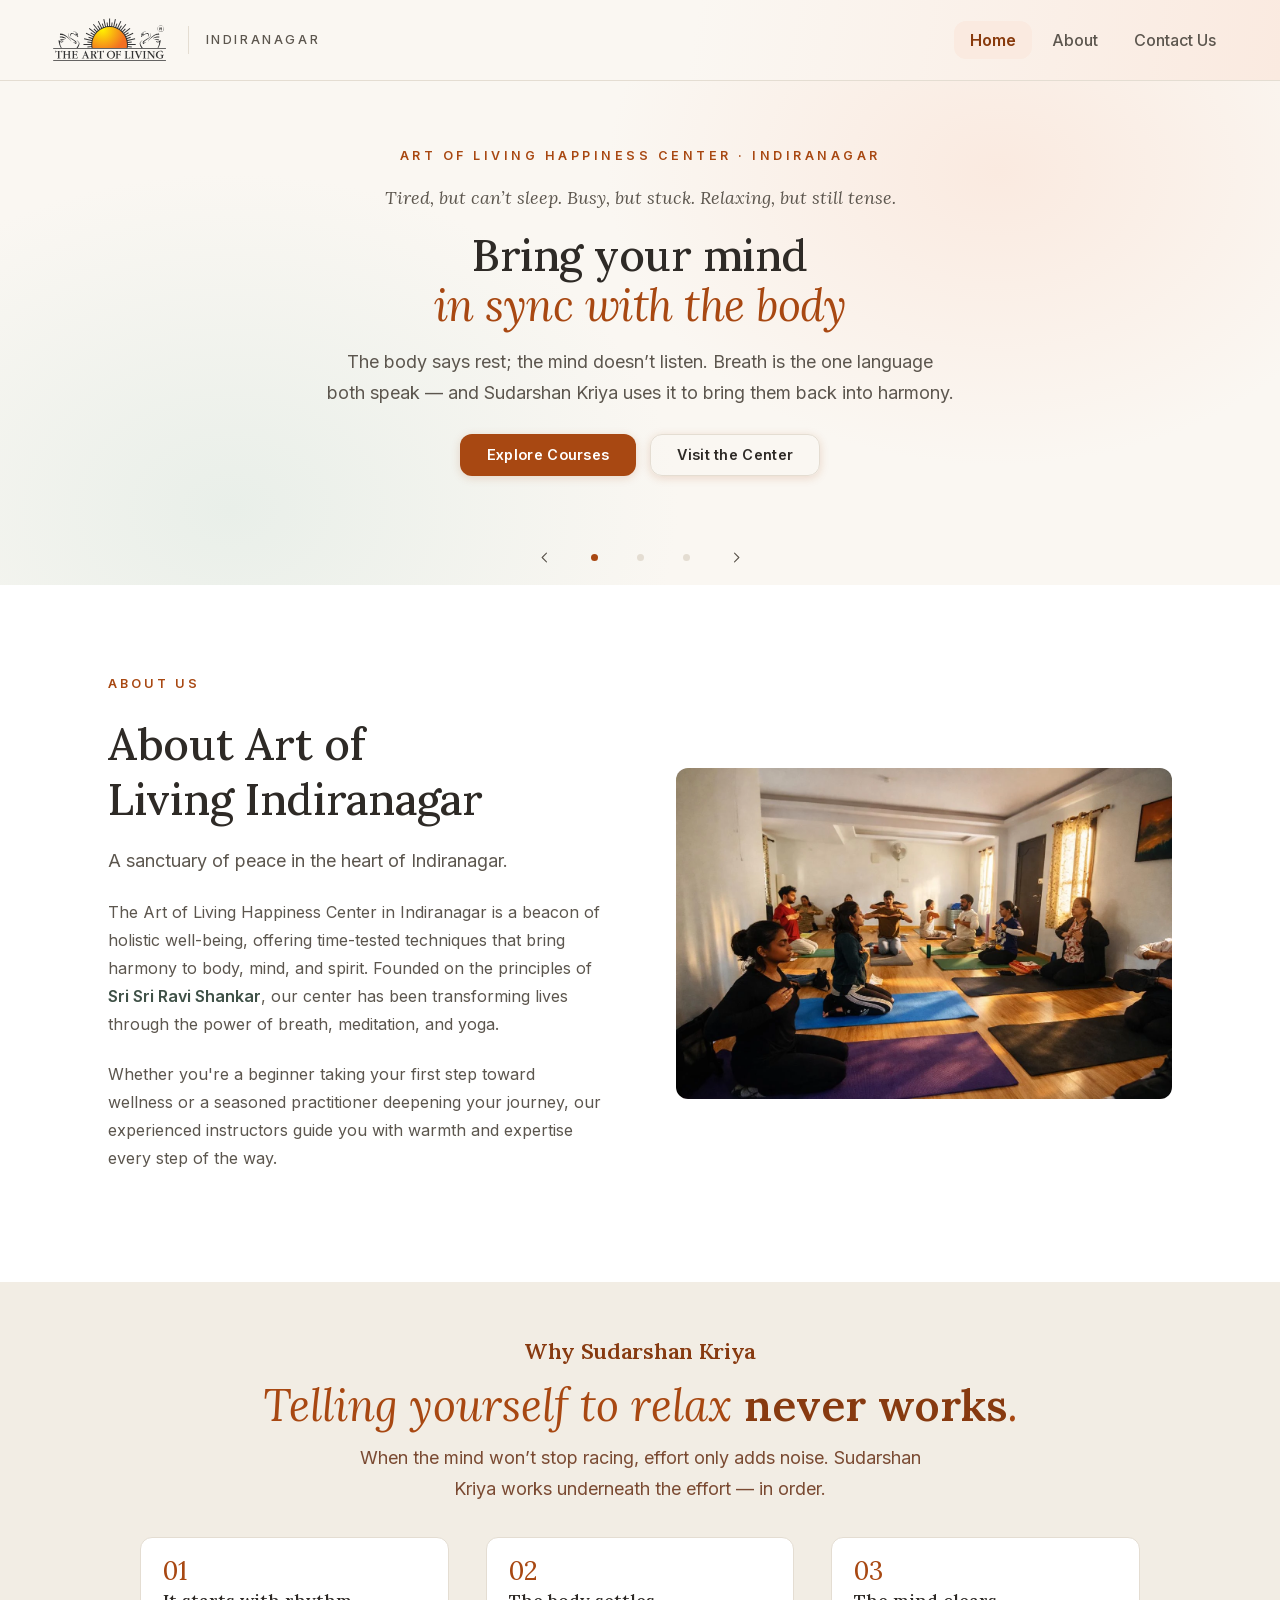
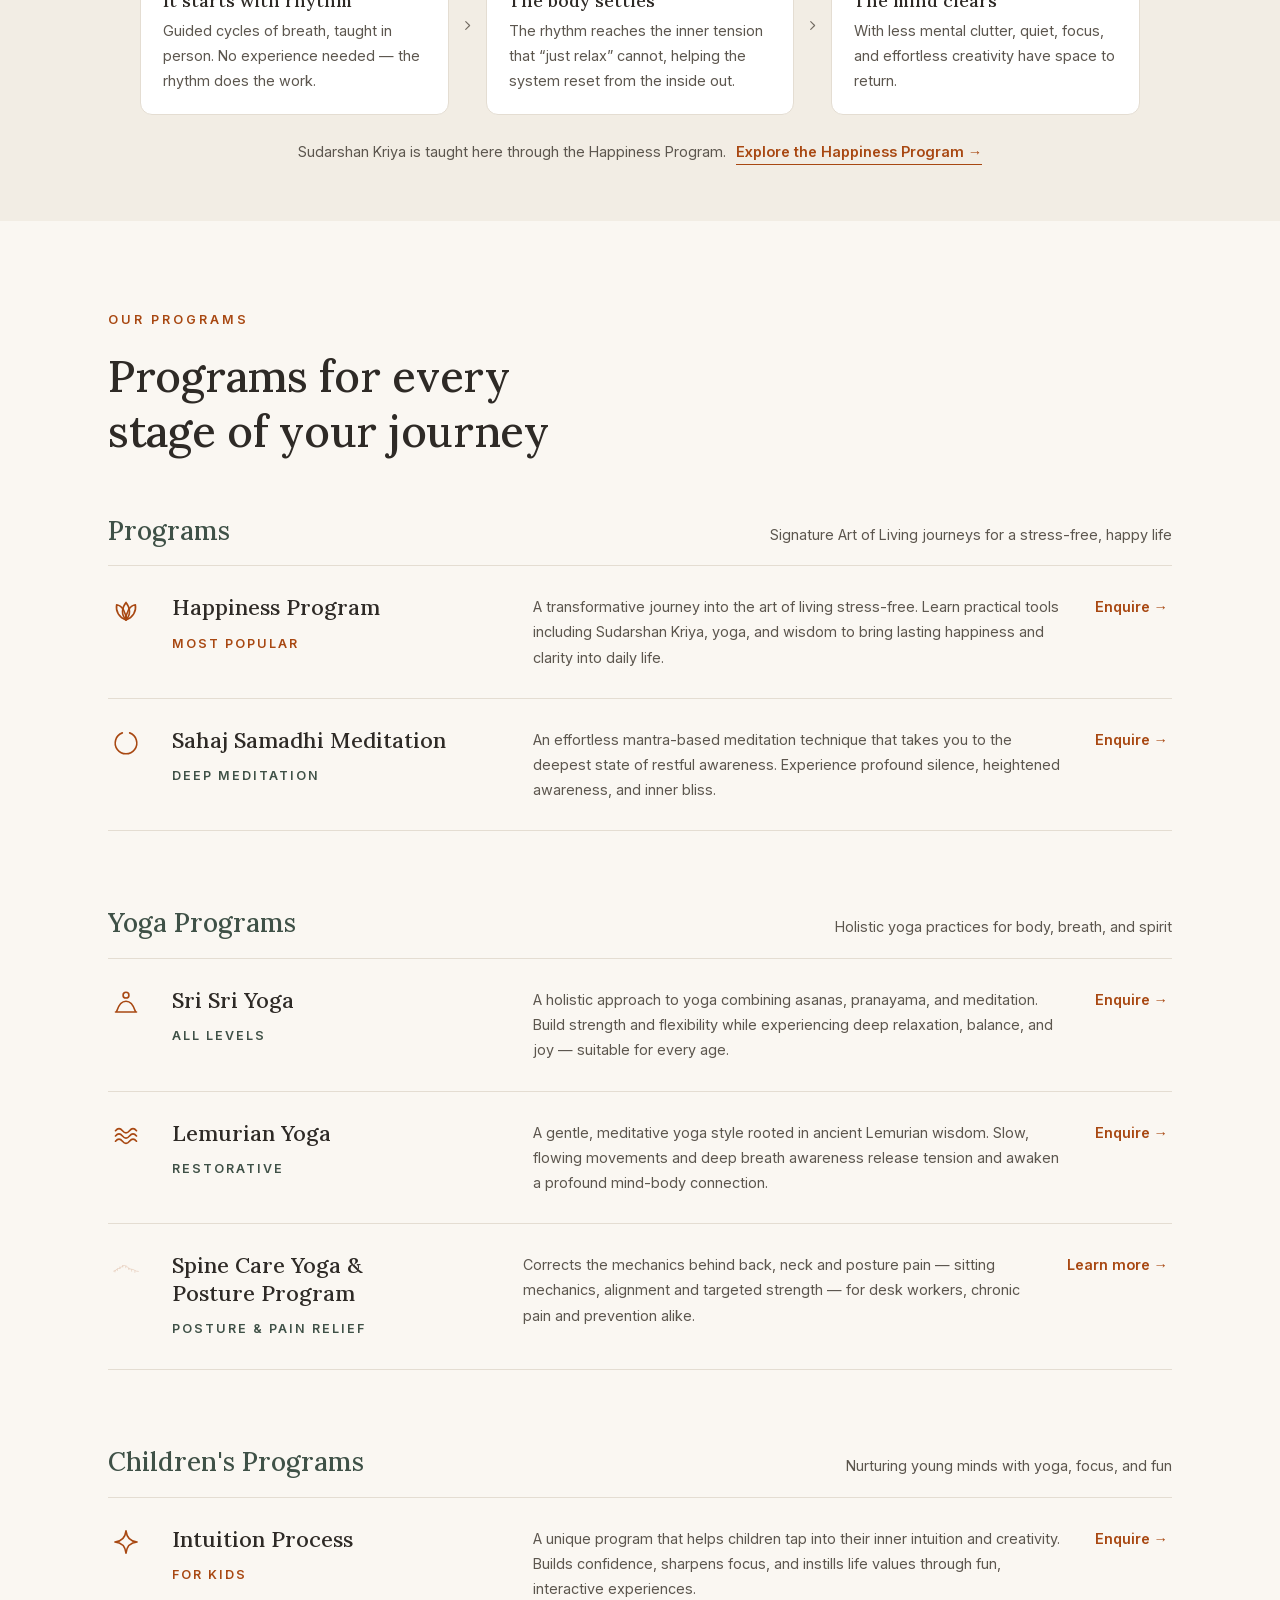
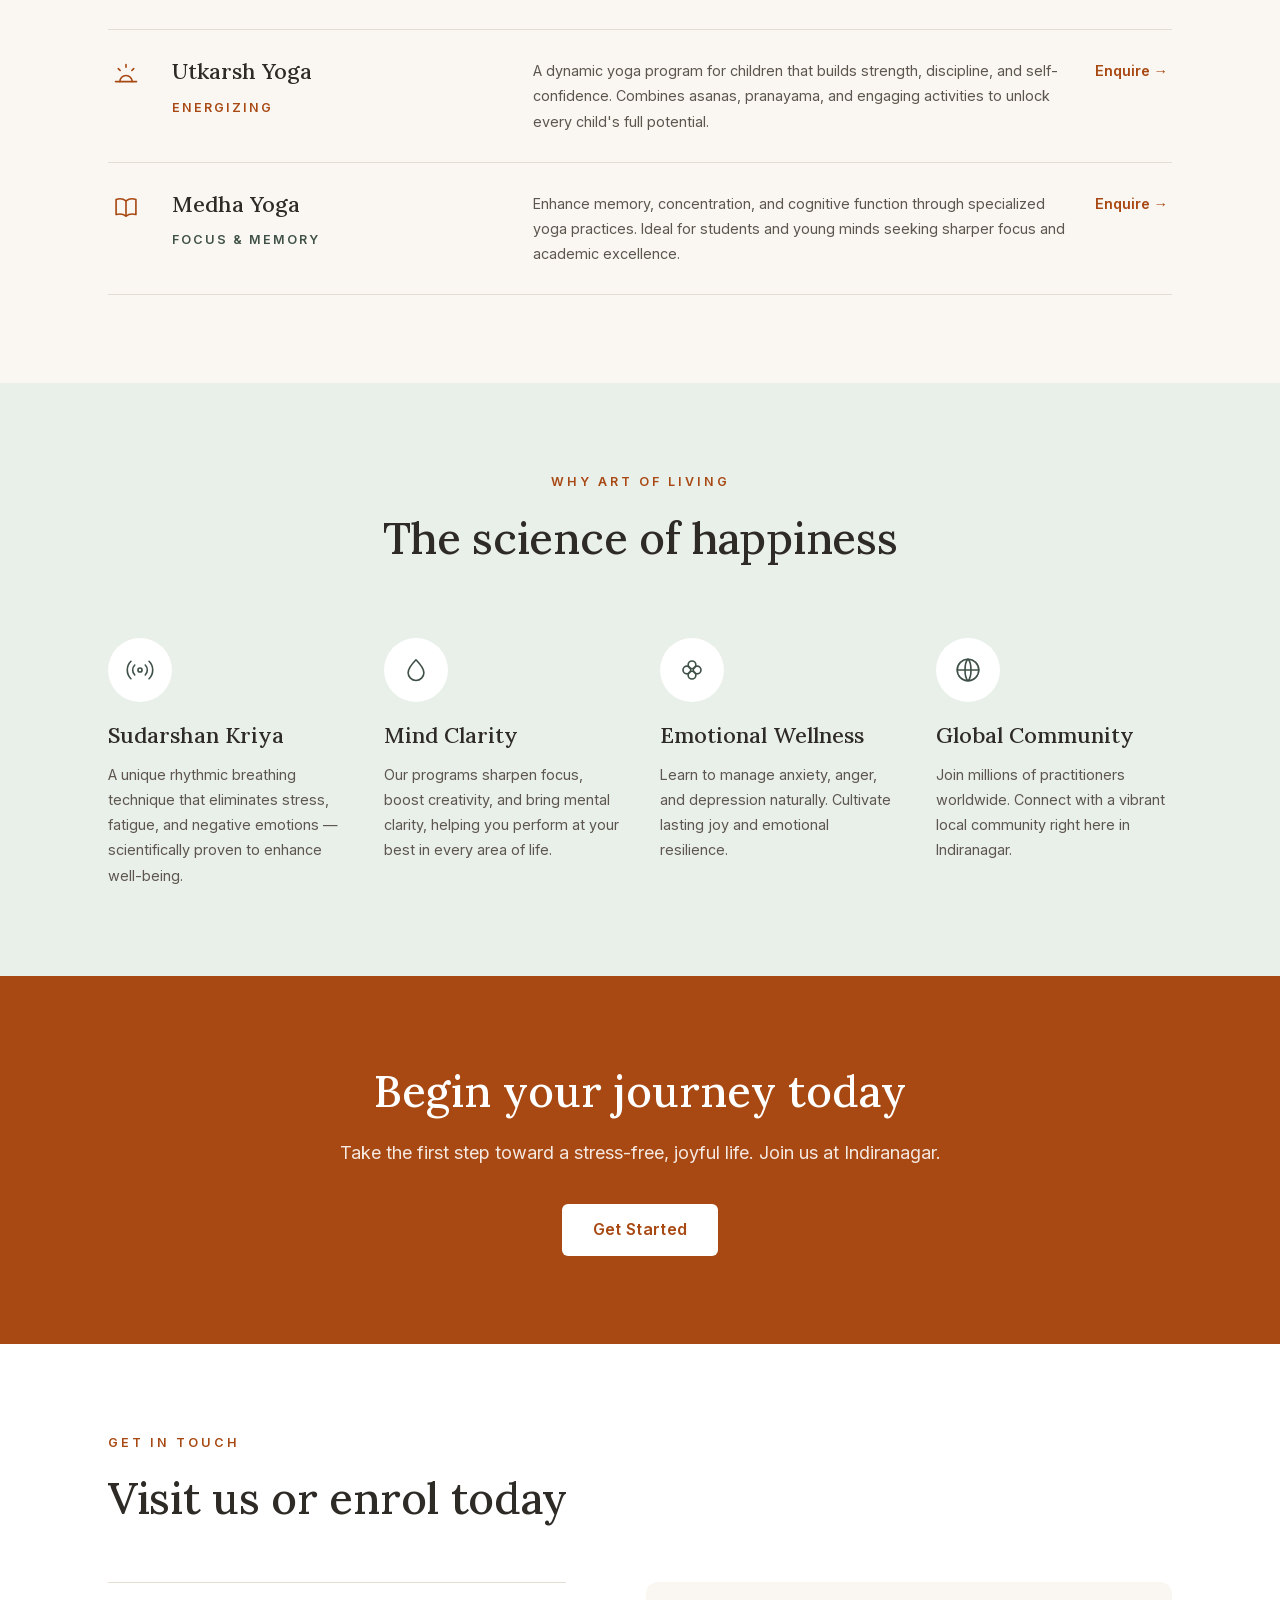
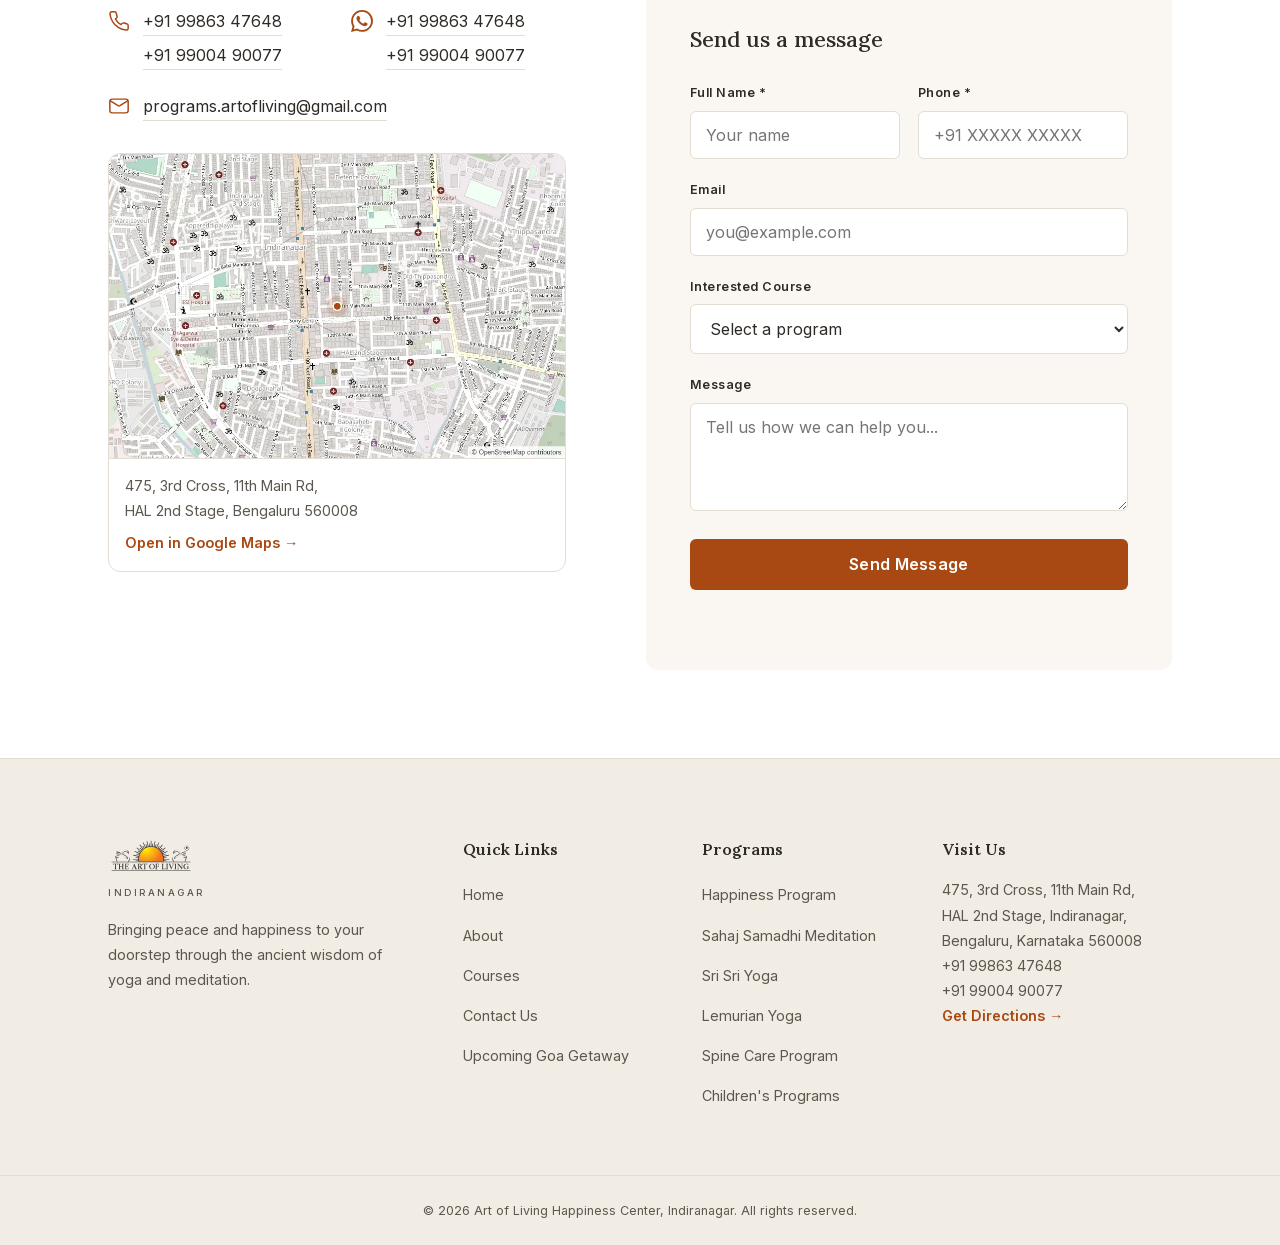
==== commit 71f7325a: "Bring the homepage's Goa slide up to the confirmed details The slide still read as a save-the-date: " ====
--- a/index.html
+++ b/index.html
@@ -252,8 +252,10 @@
         <div class="container hc-inner" id="hcCourse"></div>
       </div>
 
-      <!-- Slide 4 — Goa teaser. An announcement, not a course card: dates to
-           save and a way to ask, nothing to book. The photograph is
+      <!-- Slide 4 — the Goa getaway. The dates and the program are confirmed
+           and registration is open, so this is no longer a save-the-date: the
+           copy is the getaway page's own hero, word for word, and the button
+           goes to that page rather than to the contact form. The photograph is
            img/goa-getaway.webp, a band cropped from the original so the sun,
            the horizon and the sea all survive a wide crop. Copy sits left,
            over the open water, which leaves the sun and the figures on the
@@ -263,12 +265,15 @@
         <div class="container hc-inner hc-goa">
           <p class="hc-goa-eyebrow">This Thanksgiving, take a break.</p>
           <h2 class="hc-goa-title">Happiness Getaway</h2>
-          <p class="hc-goa-where">Goa &middot; 26&ndash;29 November 2026</p>
+          <p class="hc-goa-where">Goa &middot; 27&ndash;29 November 2026</p>
           <p class="hc-goa-strands">Happiness Program &middot; Craniosacral Therapy &middot; Nature &middot; Connection</p>
-          <p class="hc-goa-save">Save the dates.</p>
-          <p class="hc-goa-soon">More details coming soon.</p>
+          <p class="hc-goa-lede">A Goa vacation with a little more meaning.</p>
+          <p class="hc-goa-hours">Three-hour sessions. The rest of the day is yours.</p>
           <p class="hc-cta hc-goa-cta">
-            <a href="#contact" class="btn btn-primary btn-register">Get in Touch</a>
+            <!-- No [data-when], so this does not fire a Lead: it is an internal
+                 link, and the Lead belongs to the register button on the page
+                 it opens. -->
+            <a href="happiness-getaway.html" class="btn btn-primary btn-register">See details &amp; register</a>
           </p>
         </div>
       </div>
--- a/css/style.css
+++ b/css/style.css
@@ -94,6 +94,16 @@
      deliberately tighter than this (.kriya, .gw-exp, .gw-faq's top) keep
      their own smaller values — this is a ceiling, not a target. */
   --section-y: 88px;
+
+  /* The hero scale. Shared by the carousel's four slides and by the
+     standalone hero on a program page, so the two read as one site — before
+     this lived on .hero-carousel alone and spine-care kept the old page-level
+     scale: a 68px title against the homepage's 44px, and a hero more than
+     twice as tall. Change these four and every hero follows. */
+  --hc-eyebrow: var(--fs-xs);
+  --hc-title: clamp(2rem, 4.2vw, 2.75rem);
+  --hc-body: var(--fs-md);
+  --hc-gap: 16px;
 
   /* The fixed header's measured height. Anything that has to start below it
      reads this rather than hard-coding a number that silently goes stale when
@@ -387,11 +397,6 @@
   position: relative;
   overflow: hidden;
   padding: var(--nav-h) 0 0;
-  /* The shared scale. Change these four and all three slides follow. */
-  --hc-eyebrow: var(--fs-xs);
-  --hc-title: clamp(2rem, 4.2vw, 2.75rem);
-  --hc-body: var(--fs-md);
-  --hc-gap: 16px;
 }
 /* ---- One ground per slide ----
    Three washes of the same two accent tints, in a sequence: the hero's warm
@@ -497,23 +502,28 @@
 .hc-inner { position: relative; z-index: 1; width: 100%; max-width: 940px; }
 .hc-inner-centred { max-width: 820px; text-align: center; }
 
-/* Slide 1: the hero keeps its content, but not its standalone-page type
-   scale. On its own page it is the whole first screen; in the carousel it is
-   one slide of four, and at --fs-display it stood ~230px taller than the
-   others, which set the height for all of them. Here it reads off the same
-   --hc-* scale and rhythm as slides 2-4. */
-.hc-slide .hero { padding: 0; overflow: visible; }
-.hc-slide .hero .hero-subtitle { margin-bottom: var(--hc-gap); }
-.hc-slide .hero .hero-hook { font-size: var(--hc-body); margin-bottom: var(--hc-gap); }
-.hc-slide .hero .hero-title { font-size: var(--hc-title); margin-bottom: var(--hc-gap); }
-.hc-slide .hero .hero-text {
+/* One rhythm for every hero, in the carousel or standing on its own. At
+   --fs-display the hero ran ~230px taller than the slides beside it and set
+   the height for all of them; on spine-care it made the page look like a
+   different site. */
+.hero .hero-subtitle { margin-bottom: var(--hc-gap); }
+.hero .hero-hook { font-size: var(--hc-body); margin-bottom: var(--hc-gap); }
+.hero .hero-title { font-size: var(--hc-title); margin-bottom: var(--hc-gap); }
+.hero .hero-text {
   font-size: var(--hc-body);
   line-height: 1.7;
   margin-bottom: 26px;
 }
-/* Same CTA metrics as slides 3 and 4, and the same escape from the
-   full-bleed .btn-register gets inside a stacked card below 768px. */
-.hc-slide .hero-buttons .btn-register { width: auto; }
+/* Escapes the full-bleed .btn-register gets inside a stacked card below 768px. */
+.hero-buttons .btn-register { width: auto; }
+/* Inside the carousel the slide supplies the band and the centring. */
+.hc-slide .hero {
+  padding: 0;
+  min-height: 0;
+  display: block;
+  overflow: visible;
+  background: none;
+}
 
 /* Slide 2 watermark and the bloom that keeps the copy off it. */
 /* ---- Slide 4: Goa teaser ----
@@ -608,12 +618,20 @@
   max-width: 30rem;
   margin: 0 0 22px;
 }
-.hc-goa-save { font-size: var(--fs-md); font-weight: 600; margin-bottom: 4px; }
-.hc-goa-soon {
+/* The promise, in the getaway page's own voice. Italic serif so it reads as
+   a line of writing rather than another label — it replaced "Save the dates",
+   which stopped being true once registration opened. */
+.hc-goa-lede {
   font-family: var(--font-heading);
   font-style: italic;
+  font-size: var(--fs-md);
+  margin-bottom: 6px;
+}
+/* What the weekend costs you in hours — the one practical thing worth saying
+   on a slide whose job is now to hand people on to the full page. */
+.hc-goa-hours {
   font-size: var(--fs-sm);
-  color: rgba(255, 255, 255, 0.78);
+  color: rgba(255, 255, 255, 0.82);
   margin-bottom: 24px;
 }
 /* The same button as everywhere else — it carries its own colour, so it reads
@@ -757,12 +775,21 @@
   text-align: center;
   /* A standalone .hero (spine-care.html) has no carousel wrapper to supply
      the offset, so it carries the same values itself — otherwise it starts at
-     y=0 and the 81px fixed header sits on top of the eyebrow. The homepage's
-     .hero is nested in .hero-carousel, which already pads it, so that one
-     zeroes this out below. */
-  padding: 104px 0 46px;
-}
-.hero-carousel .hero { padding: 0; }
+     y=0 and the 81px fixed header sits on top of the eyebrow. The band and the
+     centring mirror .hc-slide, so a program page opens on the same amount of
+     air as the homepage. */
+  padding: calc(var(--nav-h) + 40px) 0 48px;
+  min-height: clamp(420px, 56vh, 560px);
+  display: grid;
+  align-content: center;
+  /* The homepage hero's two corners, so a program page opens on the same
+     ground rather than flat sand. Inside the carousel the slide's own
+     ::before paints this, so that copy clears it below. */
+  background:
+    radial-gradient(560px 420px at 78% 18%, var(--clay-tint), transparent 70%),
+    radial-gradient(640px 480px at 18% 85%, var(--sage-tint), transparent 70%),
+    var(--sand);
+}
 .hero-content { position: relative; z-index: 1; max-width: 760px; margin: 0 auto; }
 /* The visitor's own words, in the same italic serif voice as the h1's
    highlight — hook and headline read as one problem/answer unit. */
@@ -1438,6 +1465,86 @@
 }
 .kriya-step-desc { font-size: var(--fs-sm); }
 
+/* ---- How It Helps (Spine Care) ----
+   Scoped to #mechanism: .kriya-grid is this page's own, but .kriya-step,
+   .kriya-num and .kriya-note are shared with index.html's Why Sudarshan
+   Kriya, which keeps its three-across cards.
+
+   The cells were unstyled, so each step ran the full container — ~1040px of
+   14.4px text per line, which is what made it hard to read. Capping the
+   column and turning each step on its side (number beside the copy, not
+   above it) brings the measure to something readable and is shorter, because
+   the number stops occupying a line of its own. */
+#mechanism .kriya-grid {
+  display: grid;
+  grid-template-columns: repeat(3, 1fr);
+  gap: 22px;
+  max-width: 1140px;
+  margin: 0 auto;
+}
+#mechanism .kriya-head,
+#mechanism .kriya-note { grid-column: 1 / -1; }
+/* Three across, and the number rides on the title's line rather than taking
+   one of its own. Stacked, these three steps alone were 363px; in a row they
+   are one card tall, which is most of what brought the section onto a single
+   laptop screen. */
+#mechanism .kriya-step {
+  display: grid;
+  grid-template-columns: auto 1fr;
+  column-gap: 11px;
+  row-gap: 7px;
+  align-items: baseline;
+  padding: 18px 20px;
+}
+/* Three children, so place them — left to auto-placement the description
+   lands under the number and the heading collapses to min-content. */
+/* Fixed, not auto: Lora's oldstyle figures make 01/02/03 different widths,
+   so an auto column left each card's title starting at a different x. */
+#mechanism .kriya-num {
+  font-size: var(--fs-md);
+  line-height: 1.3;
+  width: 1.6rem;
+}
+/* Two lines reserved: one of the three titles wraps and the others don't, so
+   without this the descriptions started at different heights. The cards
+   already stretch to a common height, so this costs the section nothing. */
+#mechanism .kriya-step h3 {
+  grid-column: 2;
+  min-height: 2.6em;
+}
+/* The description spans both columns, so it keeps the card's full measure
+   instead of being indented past the number. */
+#mechanism .kriya-step p { grid-column: 1 / -1; }
+#mechanism .kriya-step h3 {
+  font-family: var(--font-heading);
+  font-size: var(--fs-md);
+  font-weight: 500;
+  color: var(--ink);
+  margin-bottom: 4px;
+}
+/* 16px, like the four blocks in "Who It's For": this is the argument, not a
+   caption under something else. */
+#mechanism .kriya-step p { font-size: var(--fs-base); line-height: 1.6; }
+/* .kriya-head is capped at 760px for the homepage's Kriya section, which is
+   what wrapped this title onto a second line and cost ~55px. The heading fits
+   one line here; the lead keeps its own narrower measure below. */
+#mechanism .kriya-head {
+  max-width: 1040px;
+  margin-bottom: 22px;
+}
+#mechanism .kriya-lead { max-width: 68ch; }
+/* .kriya sets 56px; this section is dense enough without it. */
+#mechanism { padding: 48px 0; }
+#mechanism .kriya-note { margin-top: 22px; }
+/* The link is the section's one call to action, so it reads as one. */
+.mech-cta {
+  color: var(--clay);
+  font-weight: 600;
+  border-bottom: 1px solid currentColor;
+  transition: var(--transition);
+}
+.mech-cta:hover { color: var(--clay-hover); }
+
 /* The separator and the direction in one mark: rhythm → settle → clear. */
 .kriya-arrow {
   display: grid;
@@ -1465,6 +1572,59 @@
 
 /* ---- Who It's For (Spine Care) ---- */
 .who { background: var(--paper); }
+/* Four narrow columns turned ~135-character paragraphs into four-line
+   slivers: a lot of words in a very short measure, which is what made this
+   read as text-heavy rather than dense. Two columns with the icon set beside
+   the copy roughly doubles the line length, lets the body go up to 16px, and
+   still comes out shorter than the stacked four-up it replaces.
+
+   Scoped to .who throughout: index.html's "Why Us" uses the same .why-grid /
+   .why-card / .why-icon classes and keeps its four-across treatment. */
+.who .section-header { margin-bottom: 40px; }
+.who .why-grid {
+  grid-template-columns: repeat(2, 1fr);
+  gap: 30px 64px;
+}
+.who .why-card {
+  display: grid;
+  grid-template-columns: auto 1fr;
+  column-gap: 18px;
+  align-items: start;
+}
+/* The card has three children, not two, so auto-placement put the paragraph
+   under the icon and squeezed the heading to min-content. Place them: the
+   disc spans both rows in column one, the copy stacks in column two.
+   `span 2` rather than `1 / -1` — with no explicit rows the latter resolves
+   to row 1 and collapses the span. */
+.who .why-icon { grid-row: 1 / span 2; }
+.who .why-card h3,
+.who .why-card p { grid-column: 2; }
+/* Smaller disc: beside the copy it is a marker, not the stacked ornament it
+   was when it sat on its own line. 1.25rem drives the glyph - .icon is 1em. */
+.who .why-icon {
+  width: 46px;
+  height: 46px;
+  font-size: 1.25rem;
+  margin-bottom: 0;
+  /* The disc is --paper, and so is this section, so it had been invisible
+     here all along — the glyph was floating on its own. A warm tint gives it
+     back its edge without introducing a new colour. */
+  background: var(--sand-deep);
+  color: var(--clay);
+  /* Optical: line the disc up with the cap-height of the heading beside it
+     rather than the top of its line box. */
+  margin-top: 2px;
+}
+.who .why-card h3 {
+  font-size: var(--fs-md);
+  margin-bottom: 6px;
+}
+/* 16px, not the 14.4px used for secondary copy elsewhere: these four are the
+   section, not a caption under something else. */
+.who .why-card p {
+  font-size: var(--fs-base);
+  line-height: 1.7;
+}
 
 /* ---- Why Us ---- */
 .why-us { background: var(--sage-tint); }
@@ -1790,8 +1950,14 @@
   color: var(--ink-soft);
 }
 .footer-col p { font-size: var(--fs-sm); }
-.footer-col ul li { margin-bottom: 11px; }
+/* 5px of padding on the link and 5px less margin on the item: the row pitch
+   is unchanged, but the tap target goes from 17px to 27px. At 17px these
+   passed WCAG 2.5.8 only through the spacing exception, which is thin comfort
+   on a phone. */
+.footer-col ul li { margin-bottom: 5px; }
 .footer-col ul a {
+  display: inline-block;
+  padding: 5px 0;
   font-size: var(--fs-sm);
   transition: var(--transition);
 }
@@ -1824,7 +1990,16 @@
   position: relative;
   display: grid;
   align-content: center;
-  min-height: min(88vh, 760px);
+  /* A deliberate exception to the "no forced 100svh" rule the .hero comment
+     above sets out: this is a full-bleed photographic hero and was asked to
+     own the first screen. The rule still holds for .hero.
+     Fill the first screen. min(88vh, 760px) capped the band at 669px on a
+     760px window, so a strip of the section below always showed beneath it.
+     svh is the small-viewport unit: on a phone it uses the height with the
+     browser chrome visible, so the hero does not jump as that chrome
+     retracts. vh first, as the fallback for anything without svh. */
+  min-height: 100vh;
+  min-height: 100svh;
   padding: 132px 0 84px;
   overflow: hidden;
   --gw-hero-image: url('../img/goa-getaway.webp');
@@ -1896,6 +2071,21 @@
   margin-bottom: 34px;
 }
 .gw-cta .btn-register { width: auto; }
+/* The hero's secondary sits on a photograph, so .btn-outline's --line edge
+   and --ink label would both disappear into it. White at 65% gives the
+   boundary the 3:1 it needs without competing with the solid primary beside
+   it; hover fills white and flips the label to clay, matching how the
+   outline button in the detail panels behaves. */
+.gw-hero .btn-outline {
+  background: transparent;
+  border-color: rgba(255, 255, 255, 0.65);
+  color: var(--paper);
+}
+.gw-hero .btn-outline:hover {
+  background: var(--paper);
+  border-color: var(--paper);
+  color: var(--clay);
+}
 .gw-soon {
   font-family: var(--font-heading);
   font-style: italic;
@@ -1923,8 +2113,6 @@
    blocks sit on it as a single frosted panel. The wash lifts the photo rather
    than darkening it, because the type is the page's usual dark ink. */
 .gw-exp {
-  /* Tight enough that the whole section clears a 720px laptop viewport. */
-  padding: 64px 0;
   text-align: center;
   background: linear-gradient(180deg, rgba(250,247,242,0.52), rgba(250,247,242,0.66)),
               url('../img/goa-sky.webp') center / cover no-repeat;
@@ -2020,13 +2208,161 @@
   .gw-fade.is-armed { opacity: 1; transform: none; transition: none; }
 }
 
+/* ---- Details, registration and accommodation ----
+   Two panels, because the two things on offer are booked through different
+   people: the course through aolt.in, the bed through Karthik. Keeping them
+   in separate panels is what stops the page reading as though one fee covers
+   both. All scoped to .gw-details — these class names exist only on this
+   page, but the scope keeps it that way. */
+/* ---- This page's band rhythm ----
+   56px rather than the site's 88px --section-y: six stacked bands at 88 put
+   176px of padding between every pair, which reads as empty rather than calm.
+   Scoped to this page's own sections, so index.html and spine-care.html keep
+   the site rhythm. */
+.gw-exp,
+.gw-details,
+.gw-close,
+.gw-faq,
+.gw-contact { padding-top: 44px; padding-bottom: 44px; }
+
+.gw-details { background: var(--sand-deep); }
+.gw-details .gw-head { margin-bottom: 22px; }
+.gw-details .gw-h2 { font-size: clamp(1.5rem, 2.4vw, 1.875rem); }
+.gw-detail-grid {
+  display: grid;
+  grid-template-columns: repeat(2, minmax(0, 1fr));
+  gap: 20px;
+  max-width: 980px;
+  margin: 0 auto;
+  /* No align-items: start — the two panels hold different amounts of copy
+     (64px apart at every desktop width) and uneven cards read as an accident.
+     Stretch is the default; it is named here so nobody re-adds start. */
+  align-items: stretch;
+}
+.gw-panel {
+  display: flex;
+  flex-direction: column;
+  /* The panels stretch to a common height, so the shorter one has slack to
+     place. space-between spreads it thinly across every gap instead of
+     letting an auto margin pool it all above the button, which is what read
+     as a hole under the copy. */
+  justify-content: space-between;
+  background: var(--paper);
+  border: 1px solid var(--line);
+  border-radius: var(--r-sm);
+  padding: 20px 24px 22px;
+}
+.gw-panel-tag {
+  font-size: var(--fs-xs);
+  font-weight: 600;
+  letter-spacing: 2px;
+  text-transform: uppercase;
+  color: var(--clay-deep);
+  margin-bottom: 7px;
+}
+.gw-panel-h {
+  font-family: var(--font-heading);
+  font-size: var(--fs-lg);
+  font-weight: 500;
+  color: var(--ink);
+  margin-bottom: 12px;
+}
+
+/* Schedule: label left, time right, on hairlines — the same way the Spine
+   Care details table reads. */
+.gw-sched { margin-bottom: 20px; border-top: 1px solid var(--line); }
+.gw-sched > div {
+  display: flex;
+  flex-wrap: wrap;
+  justify-content: space-between;
+  gap: 4px 18px;
+  padding: 8px 0;
+  border-bottom: 1px solid var(--line);
+}
+.gw-sched dt { font-size: var(--fs-base); color: var(--ink); }
+/* The course table's values are times, which must not break mid-span. The
+   accommodation table's are phrases, and nowrap there set a min-content floor
+   that pushed the whole card past a 320px viewport. Both selectors are
+   (0,2,0), so this one has to out-specify rather than rely on order. */
+.gw-sched.gw-stay dd { white-space: normal; }
+.gw-sched dd { font-size: var(--fs-base); color: var(--ink-soft); white-space: nowrap; }
+
+.gw-venue { font-size: var(--fs-base); line-height: 1.6; margin-bottom: 16px; }
+.gw-venue-label {
+  display: block;
+  font-size: var(--fs-xs);
+  font-weight: 600;
+  letter-spacing: 2px;
+  text-transform: uppercase;
+  color: var(--ink-faint);
+  margin-bottom: 4px;
+}
+
+/* Both panels share one skeleton: tag, heading, figure, facts table, note,
+   CTA. The figure uses the heading face at --fs-xl with its qualifier in body
+   type, so the course contribution and the accommodation charge carry equal
+   weight and neither looks like the other's small print. */
+.gw-option-price {
+  font-family: var(--font-heading);
+  font-size: var(--fs-xl);
+  line-height: 1.1;
+  color: var(--ink);
+  margin-bottom: 6px;
+}
+.gw-option-price span {
+  font-family: var(--font-body);
+  font-size: var(--fs-sm);
+  color: var(--ink-soft);
+}
+/* A fixed margin, not auto: an auto margin absorbs all the free space before
+   justify-content can distribute any of it, which puts the gap back. */
+.gw-panel-cta { margin-top: 14px; }
+/* .btn-outline's default edge is --line, which on a --paper card is about
+   1.2:1 — the control reads as text in a faint box and misses the 3:1 WCAG
+   asks of a boundary. Clay gives it a real edge at 5.8:1 and keeps it in the
+   primary's hue, so the two buttons read as a pair at different weights
+   rather than one looking unfinished. Scoped: .btn-outline elsewhere sits on
+   washes and photographs, not on white. */
+.gw-panel .btn-outline {
+  background: var(--paper);
+  border-color: var(--clay);
+  color: var(--clay);
+}
+.gw-panel .btn-outline:hover {
+  background: var(--clay);
+  border-color: var(--clay);
+  color: var(--paper);
+}
+/* .btn-register goes full-bleed inside a stacked card below 768px, which is
+   right there and wrong here. */
+.gw-panel-cta .btn-register { width: auto; }
+
+/* ---- Get in Touch ----
+   The section is a copy of the homepage's, so it uses the homepage's rules
+   unchanged. The only difference here is the ground: this page's closing
+   band sits directly above it, and .contact's default paper left the two
+   with no separation. */
+.gw-contact { background: var(--sand-deep); }
+/* The contact links inherit the homepage's inline anchors, which render 17px
+   tall — under the 24px WCAG asks of a tap target, and fiddly on a phone.
+   Padding lifts them to 25px without moving anything else, since each row now
+   holds a single link. Scoped to this page: index.html's contact section is
+   the same markup and is deliberately left alone. */
+.gw-contact .contact-values a {
+  display: inline-block;
+  padding: 4px 0;
+}
+.gw-contact .contact-map-cta { display: inline-block; padding: 3px 0; }
+
 /* ---- Closing ----
    A different crop of the same frame: tight on the sun and the water, far
    wider than the hero band, so the two don't read as the same picture. */
 .gw-close {
   position: relative;
   overflow: hidden;
-  padding: var(--section-y) 0;
+  /* Padding comes from this page's band rhythm above, not --section-y: the
+     declaration here used to win on source order and left this one band at
+     88px while its neighbours were at 56. */
 }
 .gw-close::before {
   content: '';
@@ -2054,14 +2390,14 @@
 .gw-close-inner > * { color: var(--paper); }
 .gw-close-copy { font-size: var(--fs-md); color: rgba(255,255,255,0.88); margin-bottom: 36px; }
 .gw-close .gw-cta { justify-content: center; margin-bottom: 0; }
+/* The hero's CTA row is its last element, so this margin sat on top of the
+   hero's own bottom padding as dead space. */
+.gw-hero .gw-cta:last-child { margin-bottom: 0; }
 
 /* ---- FAQ ----
    <details>/<summary>, so it opens without a line of script and still works
    if JavaScript never arrives. */
 .gw-faq { background: var(--sand); }
-/* The global .section 120px leaves the FAQ floating away from the closing
-   band. 64px matches the experience section above it. */
-.gw-faq { padding-top: 64px; }
 .gw-faq .gw-head { margin-bottom: 32px; }
 /* A step below the experience heading rather than above it: this one labels a
    reference section, it is not the page making a statement. */
@@ -2113,6 +2449,10 @@
 
 /* ---- Responsive ---- */
 @media (max-width: 1100px) {
+  /* The columns narrow here and the copy runs to five lines, so the cards
+     give back what the measure takes. */
+  #mechanism .kriya-step { padding: 15px 17px; }
+  #mechanism .kriya-step p { line-height: 1.55; }
   .why-grid { grid-template-columns: repeat(2, 1fr); }
 }
 
@@ -2122,7 +2462,11 @@
    broke onto two lines. */
 @media (max-width: 1000px) {
   :root { --section-y: 72px; }
-  .gw-exp { padding: 56px 0; }
+  .gw-exp,
+  .gw-details,
+  .gw-close,
+  .gw-faq,
+  .gw-contact { padding-top: 48px; padding-bottom: 48px; }
   .gw-exp-head { margin-bottom: 28px; }
   .gw-gains li { padding: 20px 22px; }
   .about-grid { grid-template-columns: 1fr; gap: 48px; }
@@ -2130,8 +2474,6 @@
   .contact-grid { grid-template-columns: 1fr; gap: 56px; }
   .footer-grid { grid-template-columns: 1fr 1fr; gap: 40px; }
   .hero-carousel { padding: var(--nav-h) 0 0; }
-  .hero { padding: 92px 0 40px; }
-  .hero-carousel .hero { padding: 0; }
   /* Description drops under the title rather than beside it, staying aligned
      to the text column so the icon keeps its own gutter. Four columns get
      cramped below this width. */
@@ -2173,9 +2515,18 @@
      the two photographic bands lose height so the page stays short. */
   .gw-hero {
     --gw-hero-image: url('../img/goa-getaway-portrait.webp');
-    min-height: min(84vh, 620px);
-    padding: 112px 0 64px;
+    min-height: 100vh;
+    min-height: 100svh;
+    /* 88px clears the 68px header here; the old 112/64 plus desktop margins
+       made the hero 757px on a 667px phone, so both CTAs sat below the
+       fold. */
+    padding: 88px 0 40px;
   }
+  .gw-hero .gw-eyebrow { margin-bottom: 10px; }
+  .gw-hero .gw-title { margin-bottom: 10px; }
+  .gw-hero .gw-where { margin-bottom: 12px; }
+  .gw-hero .gw-lede { margin-bottom: 12px; }
+  .gw-hero .gw-hours { margin-bottom: 18px; }
   .gw-hero::before {
     background-image:
       radial-gradient(ellipse 104% 78% at 46% 50%,
@@ -2190,14 +2541,20 @@
   }
   .gw-hero-inner > * { max-width: none; }
   .gw-head { margin-bottom: 36px; }
-  .gw-faq { padding-top: 48px; }
   .gw-faq .gw-head { margin-bottom: 24px; }
-  .gw-exp { padding: 48px 0; }
+  .gw-exp,
+  .gw-details,
+  .gw-close,
+  .gw-faq,
+  .gw-contact { padding-top: 40px; padding-bottom: 40px; }
   .gw-exp-head { margin-bottom: 24px; }
   .gw-exp .gw-h2 { margin-bottom: 10px; }
   .gw-rhythm { margin-bottom: 16px; }
   .gw-prop { font-size: var(--fs-md); }
   .gw-gains { grid-template-columns: 1fr; }
+  .gw-detail-grid { grid-template-columns: minmax(0, 1fr); gap: 16px; }
+  .gw-panel { padding: 22px 20px 24px; }
+  .gw-details .gw-head { margin-bottom: 26px; }
   .gw-gains li { padding: 18px 20px; }
   /* Single column, so every rule is a horizontal one between neighbours. */
   .gw-gains li:nth-child(odd) { border-right: 0; }
@@ -2213,8 +2570,11 @@
   /* Cards stack and the chevrons turn to point down the column. */
   .kriya-steps { grid-template-columns: 1fr; max-width: 560px; }
   .kriya-arrow { padding: 8px 0; }
+  .who .why-grid { grid-template-columns: 1fr; gap: 26px; }
+  .who .section-header { margin-bottom: 30px; }
   .kriya-arrow .icon { transform: none; }
   .kriya-step { padding: 18px 20px; }
+  #mechanism .kriya-grid { grid-template-columns: 1fr; gap: 14px; }
   .form-row { grid-template-columns: 1fr; }
   .nav-logo .logo-mark { height: 2.2rem; }
   /* Logo drops to 2.2rem, so the fixed header measures 68px from here down. */
@@ -2245,8 +2605,6 @@
         #FCF2EA 45%,
         var(--sand) 100%);
   }
-  .hero { padding: 84px 0 34px; }
-  .hero-carousel .hero { padding: 0; }
   /* Slide 3's two columns become one, in source order: eyebrow, title, facts,
      description, CTA. The hairline turns into a rule above the facts. */
   .hc-course { grid-template-columns: 1fr; row-gap: 0; }
@@ -2347,5 +2705,11 @@
 }
 
 @media (max-width: 480px) {
+  /* Small phones wrap every hero line, so the block grows faster than the
+     screen. A step down in the three largest sizes buys back ~30px without
+     the hero losing its scale. */
+  .gw-title { font-size: clamp(2rem, 9vw, 2.25rem); }
+  .gw-where { font-size: var(--fs-md); }
+  .gw-lede { font-size: var(--fs-lg); }
   .hero-buttons { flex-direction: column; align-items: stretch; }
 }
